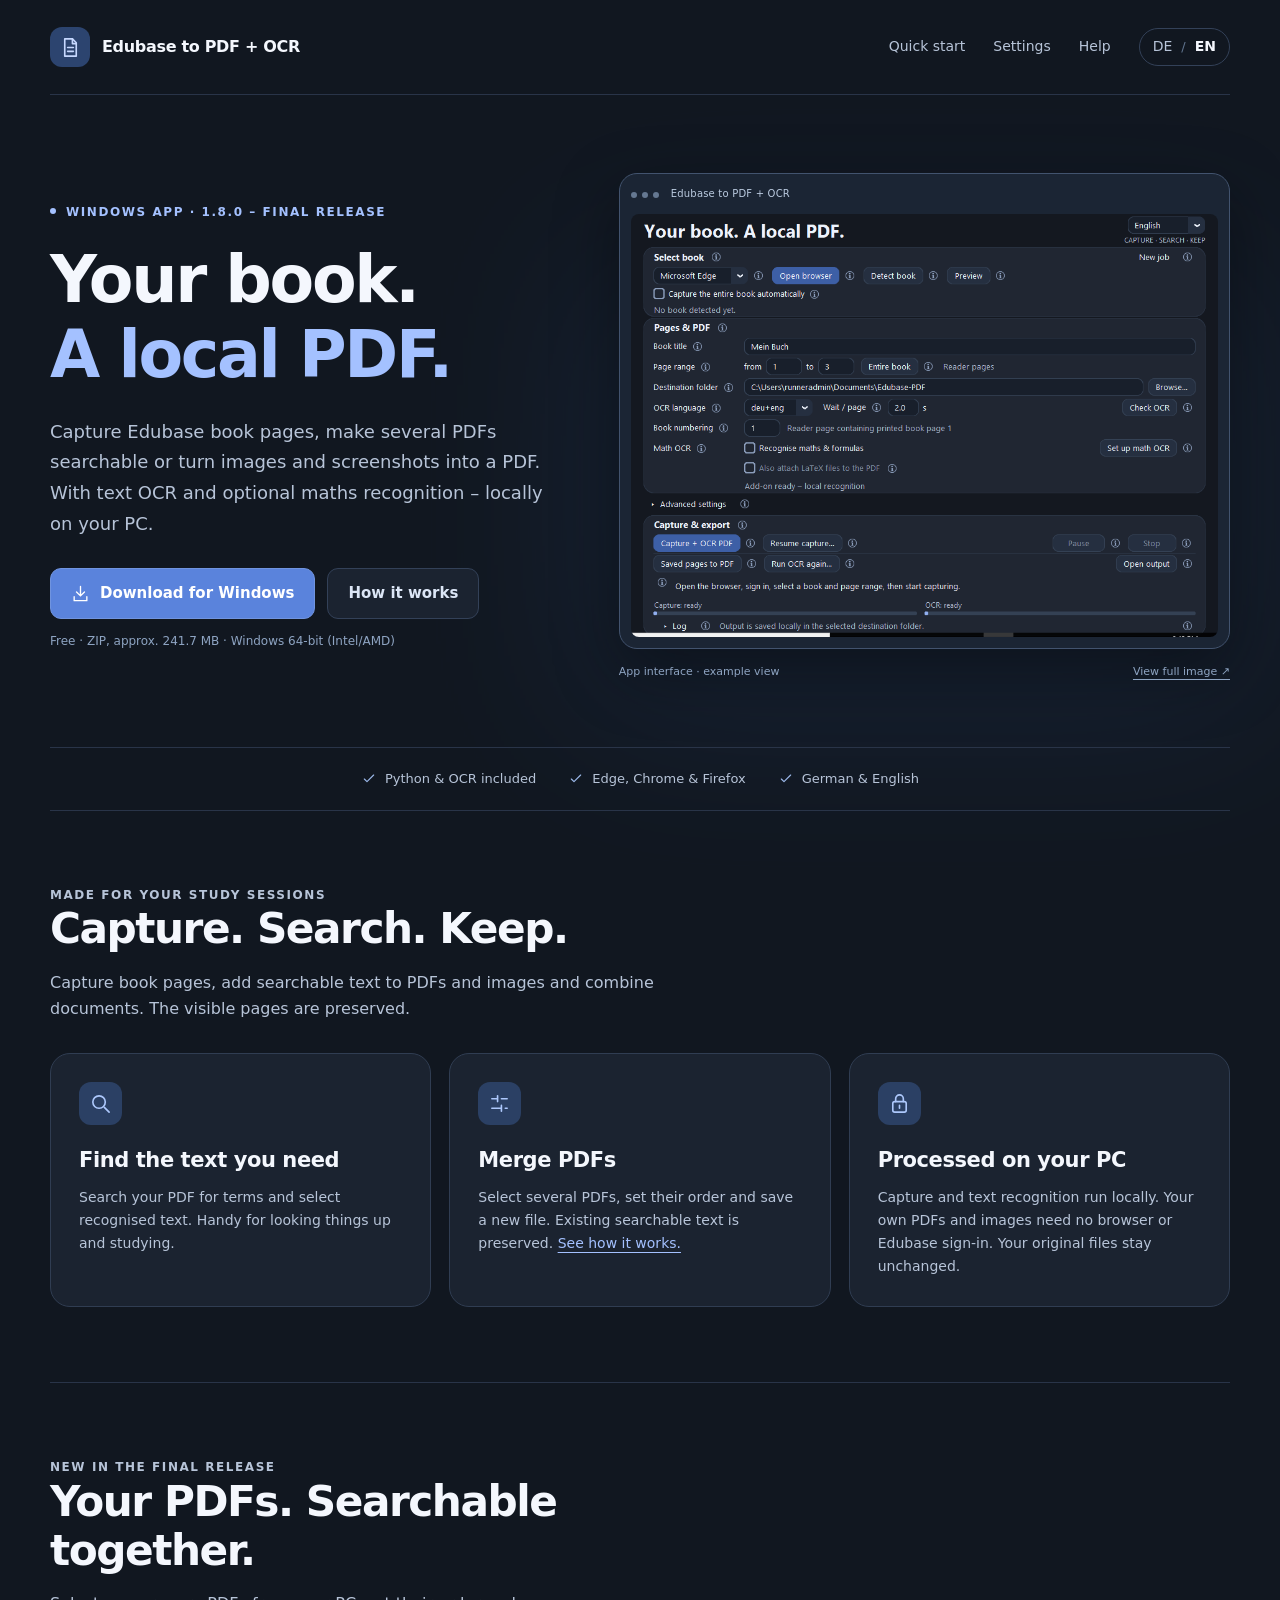
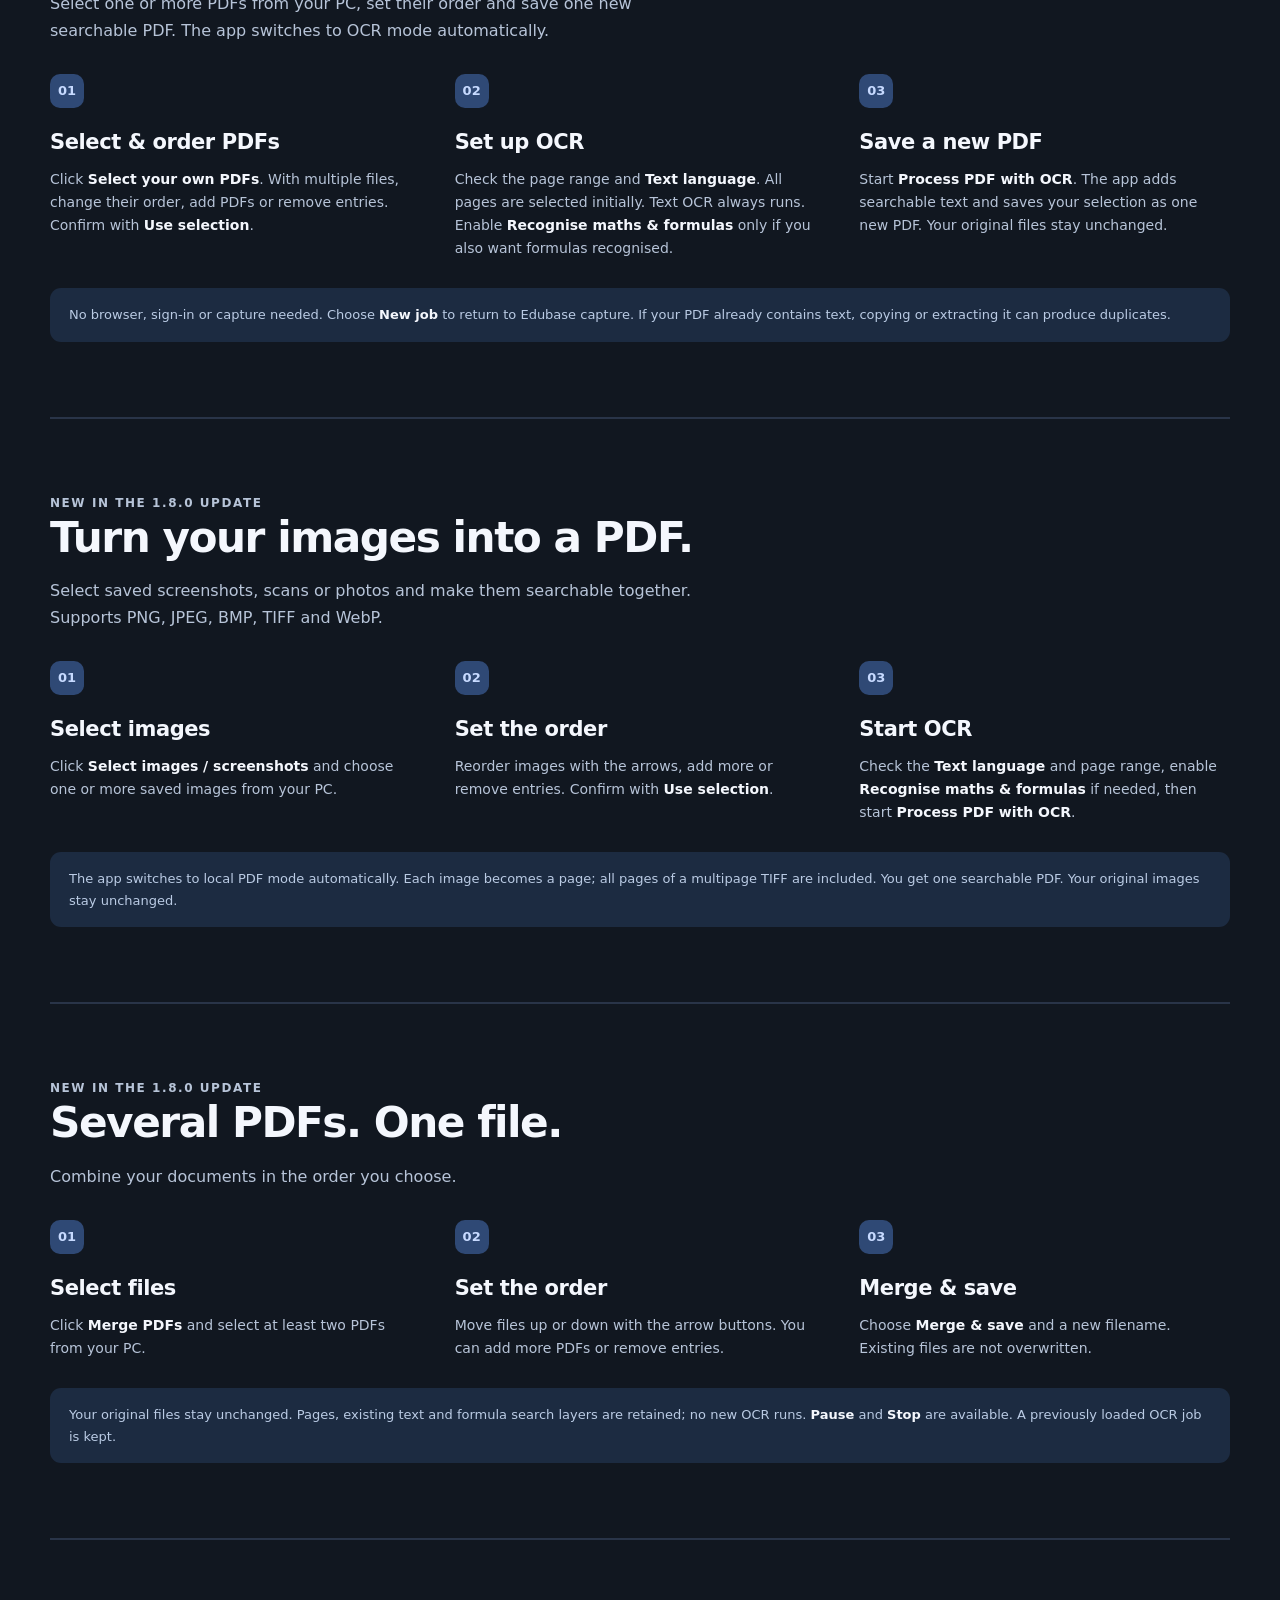
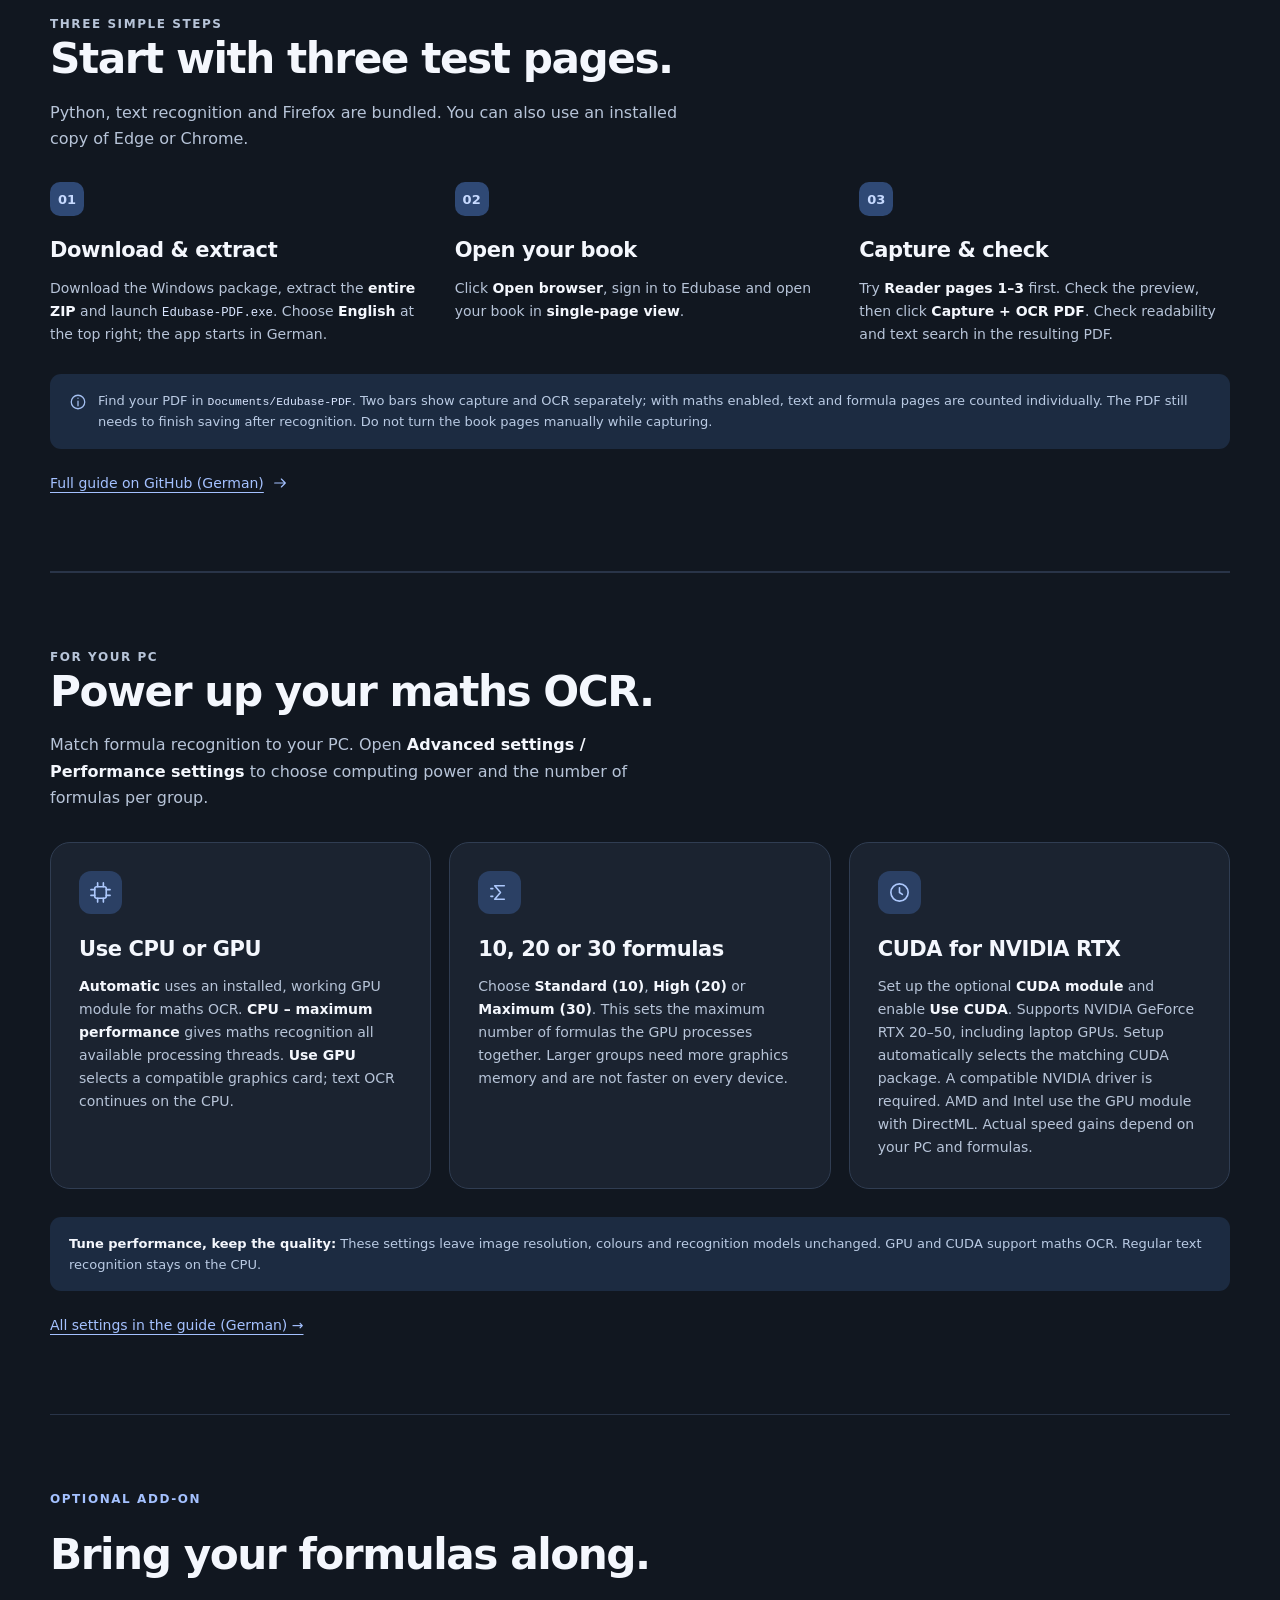
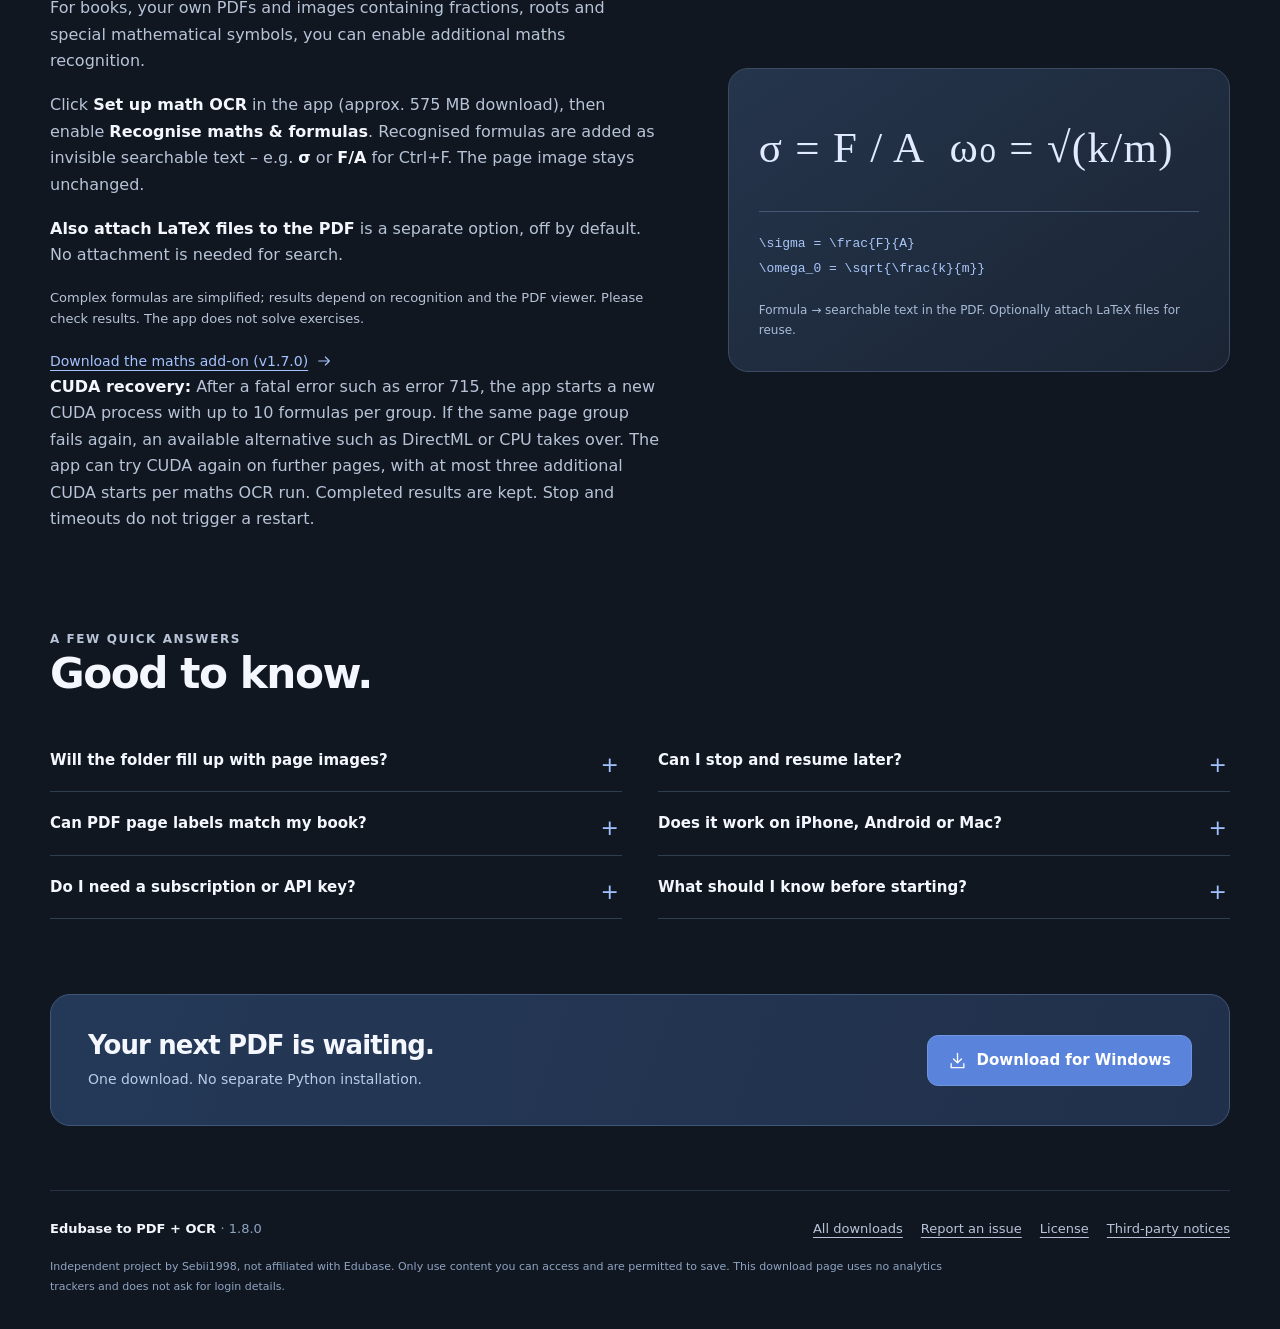
==== site/en/index.html @ 71e9633c "Document multiple PDF and image OCR in v1.8.0 Explain file selection, ordering, image-to-PDF convers" ====
<!doctype html>
<html lang="en">
<head>
  <meta charset="utf-8">
  <meta name="viewport" content="width=device-width,initial-scale=1">
  <meta name="theme-color" content="#111720">
  <title>Edubase to PDF + OCR – Download the Windows app</title>
  <meta name="description" content="Capture Edubase, make several PDFs or images searchable and merge PDFs. Free Windows app with text OCR and adjustable maths OCR for CPU, GPU and CUDA.">
  <link rel="canonical" href="https://sebii1998.github.io/edubase-to-pdf-ocr/en/">
  <link rel="alternate" hreflang="de" href="https://sebii1998.github.io/edubase-to-pdf-ocr/">
  <link rel="alternate" hreflang="en" href="https://sebii1998.github.io/edubase-to-pdf-ocr/en/">
  <link rel="alternate" hreflang="x-default" href="https://sebii1998.github.io/edubase-to-pdf-ocr/">
  <meta property="og:type" content="website">
  <meta property="og:site_name" content="Edubase to PDF + OCR">
  <meta property="og:title" content="Edubase to PDF + OCR – Download the Windows app">
  <meta property="og:description" content="Capture Edubase, make several PDFs or images searchable and merge PDFs. Free Windows app with text OCR and adjustable maths OCR for CPU, GPU and CUDA.">
  <meta property="og:url" content="https://sebii1998.github.io/edubase-to-pdf-ocr/en/">
  <meta property="og:locale" content="en_GB">
  <meta property="og:image" content="https://sebii1998.github.io/edubase-to-pdf-ocr/assets/app-en.png">
  <meta property="og:image:alt" content="English interface of Edubase to PDF + OCR showing book selection, page settings and PDF export">
  <meta name="twitter:card" content="summary_large_image">
  <link rel="icon" href="../assets/favicon.svg" type="image/svg+xml">
  <link rel="stylesheet" href="../assets/site.css">
  <script type="application/ld+json">{"@context":"https://schema.org","@type":"SoftwareApplication","name":"Edubase to PDF + OCR","url":"https://sebii1998.github.io/edubase-to-pdf-ocr/en/","description":"Capture Edubase, make several PDFs or images searchable and merge PDFs. Free Windows app with text OCR and adjustable maths OCR for CPU, GPU and CUDA.","softwareVersion":"1.8.0","operatingSystem":"Windows 64-bit (Intel/AMD)","applicationCategory":"UtilitiesApplication","isAccessibleForFree":true,"inLanguage":["de","en"],"offers":{"@type":"Offer","price":"0","priceCurrency":"CHF"},"downloadUrl":"https://github.com/Sebii1998/edubase-to-pdf-ocr/releases/download/v1.8.0/Edubase-PDF-Windows.zip","screenshot":"https://sebii1998.github.io/edubase-to-pdf-ocr/assets/app-en.png"}</script>
</head>
<body>
<a class="skip" href="#main">Skip to content</a>
<div class="container">
  <header class="header">
    <a class="brand" href="./"><span class="brand-mark"><svg width="23" height="23" viewBox="0 0 24 24" fill="none" stroke="currentColor" stroke-width="1.7" stroke-linecap="round" stroke-linejoin="round" aria-hidden="true"><path d="M6 3h8l4 4v14H6z"/><path d="M14 3v5h4M9 12h6M9 16h6"/></svg></span><span>Edubase to PDF <span style="white-space:nowrap">+ OCR</span></span></a>
    <nav class="nav" aria-label="Main navigation">
      <a class="nav-link" href="#start">Quick start</a>
      <a class="nav-link" href="#settings">Settings</a>
      <a class="nav-link" href="#help">Help</a>
      <div class="language" aria-label="Language"><a href="../" lang="de" hreflang="de" >DE</a><span class="divider" aria-hidden="true">/</span><a href="./" lang="en" hreflang="en" aria-current="page">EN</a></div>
    </nav>
  </header>
  <main id="main">
    <section class="hero" aria-labelledby="hero-title">
      <div class="hero-copy">
        <p class="eyebrow"><span class="dot" aria-hidden="true"></span>Windows app · 1.8.0 – Final release</p>
        <h1 id="hero-title">Your book.<br><span>A local PDF.</span></h1>
        <p class="intro">Capture Edubase book pages, make several PDFs searchable or turn images and screenshots into a PDF. With text OCR and optional maths recognition – locally on your PC.</p>
        <div class="actions"><a class="button" href="https://github.com/Sebii1998/edubase-to-pdf-ocr/releases/download/v1.8.0/Edubase-PDF-Windows.zip"><svg width="19" height="19" viewBox="0 0 24 24" fill="none" stroke="currentColor" stroke-width="1.7" stroke-linecap="round" stroke-linejoin="round" aria-hidden="true"><path d="M12 3v12m-5-5 5 5 5-5M4 16v5h16v-5"/></svg>Download for Windows</a><a class="button secondary" href="#start">How it works</a></div>
        <p class="download-note">Free · ZIP, approx. 241.7 MB · Windows 64-bit (Intel/AMD)</p>
      </div>
      <figure class="preview">
        <div class="preview-window"><div class="window-bar" aria-hidden="true"><span></span><span></span><span></span><small>Edubase to PDF + OCR</small></div><a href="../assets/app-en.png" aria-label="View full image"><img src="../assets/app-en.png" alt="English interface of Edubase to PDF + OCR showing book selection, page settings and PDF export" width="944" height="680" fetchpriority="high" decoding="async"></a></div>
        <figcaption><span>App interface · example view</span><a href="../assets/app-en.png">View full image ↗</a></figcaption>
      </figure>
    </section>
    <div class="compatibility"><span><svg width="16" height="16" viewBox="0 0 24 24" fill="none" stroke="currentColor" stroke-width="1.7" stroke-linecap="round" stroke-linejoin="round" aria-hidden="true"><path d="m5 12 4 4L19 6"/></svg>Python & OCR included</span><span><svg width="16" height="16" viewBox="0 0 24 24" fill="none" stroke="currentColor" stroke-width="1.7" stroke-linecap="round" stroke-linejoin="round" aria-hidden="true"><path d="m5 12 4 4L19 6"/></svg>Edge, Chrome & Firefox</span><span><svg width="16" height="16" viewBox="0 0 24 24" fill="none" stroke="currentColor" stroke-width="1.7" stroke-linecap="round" stroke-linejoin="round" aria-hidden="true"><path d="m5 12 4 4L19 6"/></svg>German & English</span></div>
    <section class="section" aria-labelledby="features-title">
      <div class="section-heading"><p class="eyebrow">Made for your study sessions</p><h2 id="features-title">Capture. Search. Keep.</h2><p>Capture book pages, add searchable text to PDFs and images and combine documents. The visible pages are preserved.</p></div>
      <div class="features"><article class="feature"><div class="icon"><svg width="23" height="23" viewBox="0 0 24 24" fill="none" stroke="currentColor" stroke-width="1.7" stroke-linecap="round" stroke-linejoin="round" aria-hidden="true"><circle cx="10.5" cy="10.5" r="6.5"/><path d="m16 16 5 5"/></svg></div><h3>Find the text you need</h3><p>Search your PDF for terms and select recognised text. Handy for looking things up and studying.</p></article><article class="feature"><div class="icon"><svg width="23" height="23" viewBox="0 0 24 24" fill="none" stroke="currentColor" stroke-width="1.7" stroke-linecap="round" stroke-linejoin="round" aria-hidden="true"><path d="M4 7h6m4 0h6M4 17h10m4 0h2M10 4v6m4 4v6"/></svg></div><h3>Merge PDFs</h3><p>Select several PDFs, set their order and save a new file. Existing searchable text is preserved. <a href="#merge-pdf">See how it works.</a></p></article><article class="feature"><div class="icon"><svg width="23" height="23" viewBox="0 0 24 24" fill="none" stroke="currentColor" stroke-width="1.7" stroke-linecap="round" stroke-linejoin="round" aria-hidden="true"><rect x="5" y="10" width="14" height="11" rx="2"/><path d="M8 10V7a4 4 0 0 1 8 0v3m-4 4v3"/></svg></div><h3>Processed on your PC</h3><p>Capture and text recognition run locally. Your own PDFs and images need no browser or Edubase sign-in. Your original files stay unchanged.</p></article></div>
    </section>
    <section class="section setup-section" id="local-pdf" aria-labelledby="pdf-title">
      <div class="section-heading"><p class="eyebrow">New in the final release</p><h2 id="pdf-title">Your PDFs. Searchable together.</h2><p>Select one or more PDFs from your PC, set their order and save one new searchable PDF. The app switches to OCR mode automatically.</p></div>
      <ol class="steps"><li><span class="step-number" aria-hidden="true">01</span><h3>Select &amp; order PDFs</h3><p>Click <strong>Select your own PDFs</strong>. With multiple files, change their order, add PDFs or remove entries. Confirm with <strong>Use selection</strong>.</p></li><li><span class="step-number" aria-hidden="true">02</span><h3>Set up OCR</h3><p>Check the page range and <strong>Text language</strong>. All pages are selected initially. Text OCR always runs. Enable <strong>Recognise maths &amp; formulas</strong> only if you also want formulas recognised.</p></li><li><span class="step-number" aria-hidden="true">03</span><h3>Save a new PDF</h3><p>Start <strong>Process PDF with OCR</strong>. The app adds searchable text and saves your selection as one new PDF. Your original files stay unchanged.</p></li></ol>
      <div class="hint"><p>No browser, sign-in or capture needed. Choose <strong>New job</strong> to return to Edubase capture. If your PDF already contains text, copying or extracting it can produce duplicates.</p></div>
    </section>
    <section class="section setup-section" id="images-pdf" aria-labelledby="images-title">
      <div class="section-heading"><p class="eyebrow">New in the 1.8.0 update</p><h2 id="images-title">Turn your images into a PDF.</h2><p>Select saved screenshots, scans or photos and make them searchable together. Supports PNG, JPEG, BMP, TIFF and WebP.</p></div>
      <ol class="steps"><li><span class="step-number" aria-hidden="true">01</span><h3>Select images</h3><p>Click <strong>Select images / screenshots</strong> and choose one or more saved images from your PC.</p></li><li><span class="step-number" aria-hidden="true">02</span><h3>Set the order</h3><p>Reorder images with the arrows, add more or remove entries. Confirm with <strong>Use selection</strong>.</p></li><li><span class="step-number" aria-hidden="true">03</span><h3>Start OCR</h3><p>Check the <strong>Text language</strong> and page range, enable <strong>Recognise maths &amp; formulas</strong> if needed, then start <strong>Process PDF with OCR</strong>.</p></li></ol>
      <div class="hint"><p>The app switches to local PDF mode automatically. Each image becomes a page; all pages of a multipage TIFF are included. You get one searchable PDF. Your original images stay unchanged.</p></div>
    </section>
    <section class="section setup-section" id="merge-pdf" aria-labelledby="merge-title">
      <div class="section-heading"><p class="eyebrow">New in the 1.8.0 update</p><h2 id="merge-title">Several PDFs. One file.</h2><p>Combine your documents in the order you choose.</p></div>
      <ol class="steps"><li><span class="step-number" aria-hidden="true">01</span><h3>Select files</h3><p>Click <strong>Merge PDFs</strong> and select at least two PDFs from your PC.</p></li><li><span class="step-number" aria-hidden="true">02</span><h3>Set the order</h3><p>Move files up or down with the arrow buttons. You can add more PDFs or remove entries.</p></li><li><span class="step-number" aria-hidden="true">03</span><h3>Merge &amp; save</h3><p>Choose <strong>Merge &amp; save</strong> and a new filename. Existing files are not overwritten.</p></li></ol>
      <div class="hint"><p>Your original files stay unchanged. Pages, existing text and formula search layers are retained; no new OCR runs. <strong>Pause</strong> and <strong>Stop</strong> are available. A previously loaded OCR job is kept.</p></div>
    </section>
    <section class="section setup-section" id="start" aria-labelledby="setup-title">
      <div class="section-heading"><p class="eyebrow">Three simple steps</p><h2 id="setup-title">Start with three test pages.</h2><p>Python, text recognition and Firefox are bundled. You can also use an installed copy of Edge or Chrome.</p></div>
      <ol class="steps"><li><span class="step-number" aria-hidden="true">01</span><h3>Download & extract</h3><p>Download the Windows package, extract the <strong>entire ZIP</strong> and launch <code>Edubase-PDF.exe</code>. Choose <strong>English</strong> at the top right; the app starts in German.</p></li><li><span class="step-number" aria-hidden="true">02</span><h3>Open your book</h3><p>Click <strong>Open browser</strong>, sign in to Edubase and open your book in <strong>single-page view</strong>.</p></li><li><span class="step-number" aria-hidden="true">03</span><h3>Capture & check</h3><p>Try <strong>Reader pages 1–3</strong> first. Check the preview, then click <strong>Capture + OCR PDF</strong>. Check readability and text search in the resulting PDF.</p></li></ol>
      <div class="hint"><svg width="18" height="18" viewBox="0 0 24 24" fill="none" stroke="currentColor" stroke-width="1.7" stroke-linecap="round" stroke-linejoin="round" aria-hidden="true"><circle cx="12" cy="12" r="9"/><path d="M12 11v6m0-10v.01"/></svg><p>Find your PDF in <code>Documents/Edubase-PDF</code>. Two bars show capture and OCR separately; with maths enabled, text and formula pages are counted individually. The PDF still needs to finish saving after recognition. Do not turn the book pages manually while capturing.</p></div>
      <a class="guide-link" href="https://github.com/Sebii1998/edubase-to-pdf-ocr/blob/main/docs/ANLEITUNG.md">Full guide on GitHub (German)<svg width="16" height="16" viewBox="0 0 24 24" fill="none" stroke="currentColor" stroke-width="1.7" stroke-linecap="round" stroke-linejoin="round" aria-hidden="true"><path d="M4 12h16m-6-6 6 6-6 6"/></svg></a>
    </section>
    <section class="section setup-section" id="settings" aria-labelledby="settings-title">
      <div class="section-heading"><p class="eyebrow">For your PC</p><h2 id="settings-title">Power up your maths OCR.</h2><p>Match formula recognition to your PC. Open <strong>Advanced settings / Performance settings</strong> to choose computing power and the number of formulas per group.</p></div>
      <div class="features"><article class="feature"><div class="icon"><svg width="23" height="23" viewBox="0 0 24 24" fill="none" stroke="currentColor" stroke-width="1.7" stroke-linecap="round" stroke-linejoin="round" aria-hidden="true"><rect x="6" y="6" width="12" height="12" rx="2"/><path d="M9 2v4m6-4v4M9 18v4m6-4v4M2 9h4m-4 6h4m12-6h4m-4 6h4"/></svg></div><h3>Use CPU or GPU</h3><p><strong>Automatic</strong> uses an installed, working GPU module for maths OCR. <strong>CPU – maximum performance</strong> gives maths recognition all available processing threads. <strong>Use GPU</strong> selects a compatible graphics card; text OCR continues on the CPU.</p></article><article class="feature"><div class="icon"><svg width="23" height="23" viewBox="0 0 24 24" fill="none" stroke="currentColor" stroke-width="1.7" stroke-linecap="round" stroke-linejoin="round" aria-hidden="true"><path d="M17 5H7l6 7-6 7h10M3 8h2m-2 8h2"/></svg></div><h3>10, 20 or 30 formulas</h3><p>Choose <strong>Standard (10)</strong>, <strong>High (20)</strong> or <strong>Maximum (30)</strong>. This sets the maximum number of formulas the GPU processes together. Larger groups need more graphics memory and are not faster on every device.</p></article><article class="feature"><div class="icon"><svg width="23" height="23" viewBox="0 0 24 24" fill="none" stroke="currentColor" stroke-width="1.7" stroke-linecap="round" stroke-linejoin="round" aria-hidden="true"><circle cx="12" cy="12" r="9"/><path d="M12 7v5l3 2"/></svg></div><h3>CUDA for NVIDIA RTX</h3><p>Set up the optional <strong>CUDA module</strong> and enable <strong>Use CUDA</strong>. Supports NVIDIA GeForce RTX 20–50, including laptop GPUs. Setup automatically selects the matching CUDA package. A compatible NVIDIA driver is required. AMD and Intel use the GPU module with DirectML. Actual speed gains depend on your PC and formulas.</p></article></div>
      <div class="hint"><p><strong>Tune performance, keep the quality:</strong> These settings leave image resolution, colours and recognition models unchanged. GPU and CUDA support maths OCR. Regular text recognition stays on the CPU.</p></div>
      <a class="guide-link" href="https://github.com/Sebii1998/edubase-to-pdf-ocr/blob/main/docs/ANLEITUNG.md">All settings in the guide (German) →</a>
    </section>
    <section class="section math-section" aria-labelledby="math-title">
      <div class="math-copy"><p class="eyebrow">Optional add-on</p><h2 id="math-title">Bring your formulas along.</h2><p>For books, your own PDFs and images containing fractions, roots and special mathematical symbols, you can enable additional maths recognition.</p><p>Click <strong>Set up math OCR</strong> in the app (approx. 575 MB download), then enable <strong>Recognise maths & formulas</strong>. Recognised formulas are added as invisible searchable text – e.g. <strong>σ</strong> or <strong>F/A</strong> for Ctrl+F. The page image stays unchanged.</p><p><strong>Also attach LaTeX files to the PDF</strong> is a separate option, off by default. No attachment is needed for search.</p><p style="font-size:13px">Complex formulas are simplified; results depend on recognition and the PDF viewer. Please check results. The app does not solve exercises.</p><a class="guide-link" style="margin-top:0" href="https://github.com/Sebii1998/edubase-to-pdf-ocr/releases/download/v1.7.0/Edubase-Mathe-OCR-Windows.zip">Download the maths add-on (v1.7.0)<svg width="16" height="16" viewBox="0 0 24 24" fill="none" stroke="currentColor" stroke-width="1.7" stroke-linecap="round" stroke-linejoin="round" aria-hidden="true"><path d="M4 12h16m-6-6 6 6-6 6"/></svg></a><p><strong>CUDA recovery:</strong> After a fatal error such as error 715, the app starts a new CUDA process with up to 10 formulas per group. If the same page group fails again, an available alternative such as DirectML or CPU takes over. The app can try CUDA again on further pages, with at most three additional CUDA starts per maths OCR run. Completed results are kept. Stop and timeouts do not trigger a restart.</p></div>
      <div class="math-card"><div class="formula" aria-label="Sigma equals F over A; omega zero equals square root of k over m"><span>σ = F / A</span><span>ω₀ = √(k/m)</span></div><code>\sigma = \frac{F}{A}<br>\omega_0 = \sqrt{\frac{k}{m}}</code><p class="caption">Formula → searchable text in the PDF. Optionally attach LaTeX files for reuse.</p></div>
    </section>
    <section class="section faq-section" id="help" aria-labelledby="faq-title">
      <div class="section-heading"><p class="eyebrow">A few quick answers</p><h2 id="faq-title">Good to know.</h2></div>
      <div class="faq-grid"><details class="faq-item"><summary>Will the folder fill up with page images?</summary><p>By default, only the PDF remains after a successful export. Working images and temporary files are deleted, including after a partial export. Stopping or encountering an error preserves them.</p></details><details class="faq-item"><summary>Can I stop and resume later?</summary><p>Yes. Choose <strong>Stop → Saved pages to PDF</strong> to export pages already captured. To continue later, enable <strong>Advanced settings / Performance settings → Keep working images</strong> <strong>before exporting</strong>.</p></details><details class="faq-item"><summary>Can PDF page labels match my book?</summary><p>Yes. Enter the Reader page where printed book page 1 starts in the page-numbering setting. For example, enter 37 if there are 36 Reader pages before book page 1. PDF viewers vary in how they display page labels.</p></details><details class="faq-item"><summary>Does it work on iPhone, Android or Mac?</summary><p>The app is for <strong>64-bit Windows on Intel or AMD processors</strong>. There is currently no mobile app or Mac version. You can open this website on any device.</p></details><details class="faq-item"><summary>Do I need a subscription or API key?</summary><p>The app does not require a subscription or API key. Edubase capture requires your own access to the book. Your own PDFs and images need no Edubase account. Downloads and Edubase access require an internet connection; OCR processing runs on your PC.</p></details><details class="faq-item"><summary>What should I know before starting?</summary><p>Extract the entire package before launching the EXE. The Windows app is not digitally signed. Download it from the official project release and use its <code>SHA256SUMS.txt</code> if you want to verify the files. Start with a few test pages; OCR can misread characters.</p></details></div>
    </section>
    <section class="final-cta" aria-labelledby="cta-title"><div><h2 id="cta-title">Your next PDF is waiting.</h2><p>One download. No separate Python installation.</p></div><a class="button" href="https://github.com/Sebii1998/edubase-to-pdf-ocr/releases/download/v1.8.0/Edubase-PDF-Windows.zip"><svg width="19" height="19" viewBox="0 0 24 24" fill="none" stroke="currentColor" stroke-width="1.7" stroke-linecap="round" stroke-linejoin="round" aria-hidden="true"><path d="M12 3v12m-5-5 5 5 5-5M4 16v5h16v-5"/></svg>Download for Windows</a></section>
  </main>
  <footer class="footer"><div class="footer-top"><p>Edubase to PDF + OCR <span style="font-weight:400;color:var(--subtle)">· 1.8.0</span></p><nav class="footer-links" aria-label="More links"><a href="https://github.com/Sebii1998/edubase-to-pdf-ocr/releases/tag/v1.8.0">All downloads</a><a href="https://github.com/Sebii1998/edubase-to-pdf-ocr/issues">Report an issue</a><a href="https://github.com/Sebii1998/edubase-to-pdf-ocr/blob/main/LICENSE">License</a><a href="https://github.com/Sebii1998/edubase-to-pdf-ocr/blob/main/THIRD_PARTY_NOTICES.md">Third-party notices</a></nav></div><p class="legal">Independent project by Sebii1998, not affiliated with Edubase. Only use content you can access and are permitted to save. This download page uses no analytics trackers and does not ask for login details.</p></footer>
</div>
</body>
</html>
---- site/assets/site.css ----
@charset "UTF-8";
:root{color-scheme:dark;--bg:#111720;--surface:#1b2330;--surface-raised:#222d3e;--border:#334158;--text:#f4f7fd;--muted:#b7c4d8;--subtle:#8ea4c2;--blue:#5a83dc;--blue-light:#a4c1ff;--radius:20px;font-family:Inter,"Segoe UI",system-ui,-apple-system,BlinkMacSystemFont,sans-serif;font-synthesis:none}
*{box-sizing:border-box}html{scroll-behavior:smooth;scroll-padding-top:30px}body{margin:0;background:var(--bg);color:var(--text);font-size:16px;line-height:1.65}a{color:var(--blue-light);text-underline-offset:4px}a:hover{color:#d1e0ff}button,a,summary{-webkit-tap-highlight-color:transparent}a:focus-visible,summary:focus-visible{outline:3px solid var(--blue-light);outline-offset:5px;border-radius:5px}img{max-width:100%;height:auto;display:block}svg{flex-shrink:0}h1,h2,h3,p{margin-top:0}h1,h2,h3{line-height:1.15;letter-spacing:-.035em}h1{font-size:clamp(42px,5.25vw,70px);font-weight:750;margin-bottom:24px}h1 span{color:var(--blue-light)}h2{font-size:clamp(30px,3.3vw,44px);font-weight:720;margin-bottom:16px}h3{font-size:21px;margin-bottom:14px;letter-spacing:-.02em}p{margin-bottom:18px}code{font: .88em ui-monospace,SFMono-Regular,Consolas,monospace;overflow-wrap:anywhere;color:#dae6ff}strong{font-weight:650;color:var(--text)}.container{width:min(1180px,calc(100% - 64px));margin:auto}.skip{position:absolute;left:16px;top:-80px;padding:12px 20px;background:var(--surface);z-index:20}.skip:focus{top:12px}.header{display:flex;align-items:center;justify-content:space-between;gap:24px;padding:27px 0;border-bottom:1px solid #293448}.brand{display:flex;align-items:center;gap:12px;color:var(--text);text-decoration:none;font-size:16px;line-height:1.25;font-weight:750;letter-spacing:-.02em}.brand-mark{width:40px;height:40px;display:grid;place-items:center;border-radius:12px;background:#2c446f;color:#c6d8ff}.nav{display:flex;gap:28px;align-items:center}.nav a{color:var(--muted);font-size:14px;text-decoration:none}.nav a:hover{color:var(--text)}.language{display:flex;align-items:center;gap:9px;padding:6px 13px;border:1px solid var(--border);border-radius:999px;font-size:13px}.language [aria-current]{color:var(--text);font-weight:700}.language .divider{color:#60748e}.hero{display:grid;grid-template-columns:.96fr 1.14fr;align-items:center;gap:54px;padding:78px 0 66px}.eyebrow{font-size:12px;font-weight:750;letter-spacing:.13em;text-transform:uppercase;color:var(--blue-light);margin-bottom:21px}.eyebrow .dot{display:inline-block;width:6px;height:6px;background:var(--blue-light);border-radius:50%;margin:0 10px 2px 0}.hero-copy .intro{font-size:18px;line-height:1.7;color:var(--muted);max-width:510px;margin-bottom:29px}.actions{display:flex;flex-wrap:wrap;align-items:center;gap:12px}.button{display:inline-flex;align-items:center;justify-content:center;gap:10px;padding:14px 20px;border-radius:11px;background:var(--blue);color:#fff;text-decoration:none;font-size:15px;line-height:1.4;font-weight:700;border:1px solid #7094df;transition:background .15s ease,transform .15s ease}.button:hover{background:#6c92e0;color:#fff;transform:translateY(-1px)}.button.secondary{border-color:var(--border);background:var(--surface);color:#dce6f6;font-weight:550}.button.secondary:hover{background:var(--surface-raised)}.download-note{font-size:12px;color:var(--subtle);margin:12px 0 0;line-height:1.7}.preview{margin:0;min-width:0;position:relative}.preview::before{content:"";position:absolute;inset:16% -5% -8% -7%;background:#335993;filter:blur(90px);opacity:.17;z-index:-1}.preview-window{padding:11px;border:1px solid #42536e;border-radius:18px;background:#1b2534;box-shadow:0 22px 64px #0006;overflow:hidden}.window-bar{display:flex;align-items:center;gap:5px;height:25px;margin:-3px 0 7px}.window-bar span{width:6px;height:6px;border-radius:50%;background:#657891}.window-bar small{font-size:10px;color:#bbcbe0;margin-left:7px;letter-spacing:.02em}.preview img{border-radius:8px;width:100%;background:var(--bg)}.preview figcaption{display:flex;justify-content:space-between;gap:12px;font-size:11px;margin-top:14px;color:var(--subtle)}.preview figcaption a{color:var(--subtle)}.compatibility{display:flex;justify-content:center;align-items:center;gap:12px 32px;flex-wrap:wrap;border-top:1px solid #293448;border-bottom:1px solid #293448;padding:20px 0;color:var(--muted);font-size:13px}.compatibility span{display:flex;align-items:center;gap:8px}.compatibility svg{color:#9cb9ea}.section{padding:75px 0}.section-heading{margin-bottom:30px;max-width:650px}.section-heading p{color:var(--muted);margin-bottom:0}.features{display:grid;grid-template-columns:repeat(3,minmax(0,1fr));gap:18px}.feature{padding:28px;background:var(--surface);border:1px solid #303d52;border-radius:var(--radius)}.icon{display:flex;width:43px;height:43px;align-items:center;justify-content:center;border-radius:12px;background:#2b4064;color:#adc8fc;margin-bottom:23px}.feature p{color:var(--muted);font-size:14px;margin-bottom:0}.setup-section{border-top:1px solid #293448;border-bottom:1px solid #293448}.steps{display:grid;grid-template-columns:repeat(3,minmax(0,1fr));gap:34px;counter-reset:steps;padding:0;list-style:none}.steps li{counter-increment:steps}.step-number{display:flex;width:34px;height:34px;align-items:center;justify-content:center;font-size:13px;font-weight:750;background:#2f4975;color:#c7daff;border-radius:10px;margin-bottom:22px}.steps p{font-size:14px;color:var(--muted);margin-bottom:0}.hint{display:flex;align-items:flex-start;gap:11px;margin-top:28px;padding:16px 19px;border-radius:11px;background:#1c2b41;color:#bacbe4;font-size:13px}.hint svg{margin-top:3px;color:#a5c0f1}.hint p{margin:0}.guide-link{font-size:14px;display:inline-flex;gap:8px;align-items:center;margin-top:23px}.math-section{display:grid;grid-template-columns:1.1fr .9fr;gap:64px;align-items:center}.math-copy p{color:var(--muted)}.math-copy .eyebrow{color:var(--blue-light)}.math-card{padding:30px;border:1px solid #3a4b63;border-radius:var(--radius);background:linear-gradient(145deg,#25354c,#1a2433)}.math-card .formula{display:flex;flex-wrap:wrap;gap:14px 24px;font-family:Georgia,"Times New Roman",serif;font-size:clamp(31px,3.5vw,43px);letter-spacing:.03em;color:#e1ebff;padding:14px 0 27px;border-bottom:1px solid #455772}.math-card .formula span{white-space:nowrap}.math-card code{display:block;white-space:pre-wrap;font-size:13px;line-height:1.9;color:#a9c6f8;margin:20px 0}.math-card .caption{font-size:12px;color:#a8bbd6;margin-bottom:0}.faq-section{padding-top:5px}.faq-grid{display:grid;grid-template-columns:1fr 1fr;gap:0 36px}.faq-item{border-bottom:1px solid #303d52;padding:20px 0;align-self:start}.faq-item summary{position:relative;cursor:pointer;list-style:none;padding-right:27px;font-weight:650;font-size:15px;line-height:1.5}.faq-item summary::-webkit-details-marker{display:none}.faq-item summary::after{content:"+";position:absolute;right:3px;top:-1px;color:var(--blue-light);font-weight:400;font-size:22px}.faq-item[open] summary::after{content:"−"}.faq-item p{color:var(--muted);font-size:14px;line-height:1.75;margin:16px 0 2px}.final-cta{display:flex;align-items:center;justify-content:space-between;gap:28px;padding:34px 37px;margin:0 0 64px;border:1px solid #41577a;border-radius:var(--radius);background:linear-gradient(110deg,#243958,#21304a)}.final-cta h2{font-size:26px;line-height:1.3;margin-bottom:5px}.final-cta p{font-size:14px;color:#bacce6;margin:0}.footer{border-top:1px solid #293448;padding:27px 0 32px}.footer-top{display:flex;align-items:center;justify-content:space-between;gap:20px;font-size:13px}.footer-top p{margin:0;font-weight:650}.footer-links{display:flex;flex-wrap:wrap;gap:18px}.footer-links a{color:var(--muted)}.legal{font-size:11px;line-height:1.8;color:var(--subtle);margin:18px 0 0;max-width:900px}
@media(min-width:1250px){.hero h1{font-size:65px}}
@media(max-width:1000px){.hero{gap:28px;padding:62px 0 52px}.hero-copy .intro{font-size:16px}h1{font-size:49px}.feature{padding:23px}.math-section{gap:36px}.compatibility{gap:12px 24px}.nav{gap:20px}}
@media(max-width:760px){.preview::before{inset:16% 0 -8% 0}.container{width:min(580px,calc(100% - 40px))}.header{padding:20px 0}.brand{font-size:14px}.brand-mark{width:34px;height:34px;border-radius:10px}.nav>.nav-link{display:none}.nav{gap:0}.hero{grid-template-columns:1fr;gap:35px;padding:48px 0 36px}.hero h1{font-size:clamp(43px,10.5vw,62px);max-width:560px;margin-bottom:22px}.hero-copy .intro{font-size:17px;max-width:530px}.hero .eyebrow{margin-bottom:18px}.preview figcaption{font-size:10px}.compatibility{justify-content:flex-start;gap:10px 22px;padding:19px 0;font-size:12px}.section{padding:49px 0}.features,.steps,.math-section,.faq-grid{grid-template-columns:1fr}.features{gap:14px}.feature{position:relative;padding:24px 24px 24px 88px;min-height:138px}.feature .icon{position:absolute;left:23px;top:23px;width:42px;height:42px}.feature h3{font-size:20px;margin-bottom:9px}.feature p{font-size:14px}.steps{gap:26px;margin-bottom:0}.steps li{position:relative;padding-left:54px}.step-number{position:absolute;left:0;top:0}.steps h3{font-size:20px;margin-bottom:10px}.steps p{font-size:14px}.section-heading{margin-bottom:26px}.math-section{gap:24px}.math-copy h2{max-width:430px}.math-card{padding:26px}.math-card .formula{padding:4px 0 20px;font-size:36px}.math-card code{margin:15px 0}.faq-section{padding-top:0}.faq-item{padding:18px 0}.final-cta{align-items:flex-start;flex-direction:column;padding:27px;margin-bottom:45px;gap:21px}.final-cta h2{font-size:25px}.footer-top{align-items:flex-start;flex-direction:column;gap:13px}.footer-links{gap:10px 17px}.legal{font-size:11px}}
@media(max-width:390px){.container{width:calc(100% - 30px)}.brand{gap:8px;font-size:12px}.brand-mark{width:30px;height:30px}.language{padding:5px 10px}.button{font-size:14px;padding:13px 16px}.hero h1{font-size:42px}.feature{padding-left:77px}.feature .icon{left:18px}.preview figcaption{flex-direction:column;gap:1px}.compatibility{font-size:11px;gap:10px 15px}}
@media(prefers-reduced-motion:reduce){html{scroll-behavior:auto}.button{transition:none}.button:hover{transform:none}}
@media print{body{background:#fff;color:#111}.nav,.actions,.final-cta,.preview{display:none}.container{width:100%}.hero,.features,.steps,.math-section,.faq-grid{display:block}.section,.hero{padding:20px 0}.feature,.math-card,.hint{break-inside:avoid;background:none;border:1px solid #bbb;color:#111}.feature p,.intro,.steps p,.math-copy p,.faq-item p,.legal{color:#333!important}details:not([open])>*{display:block}a{color:#111}.footer{margin-top:30px}}
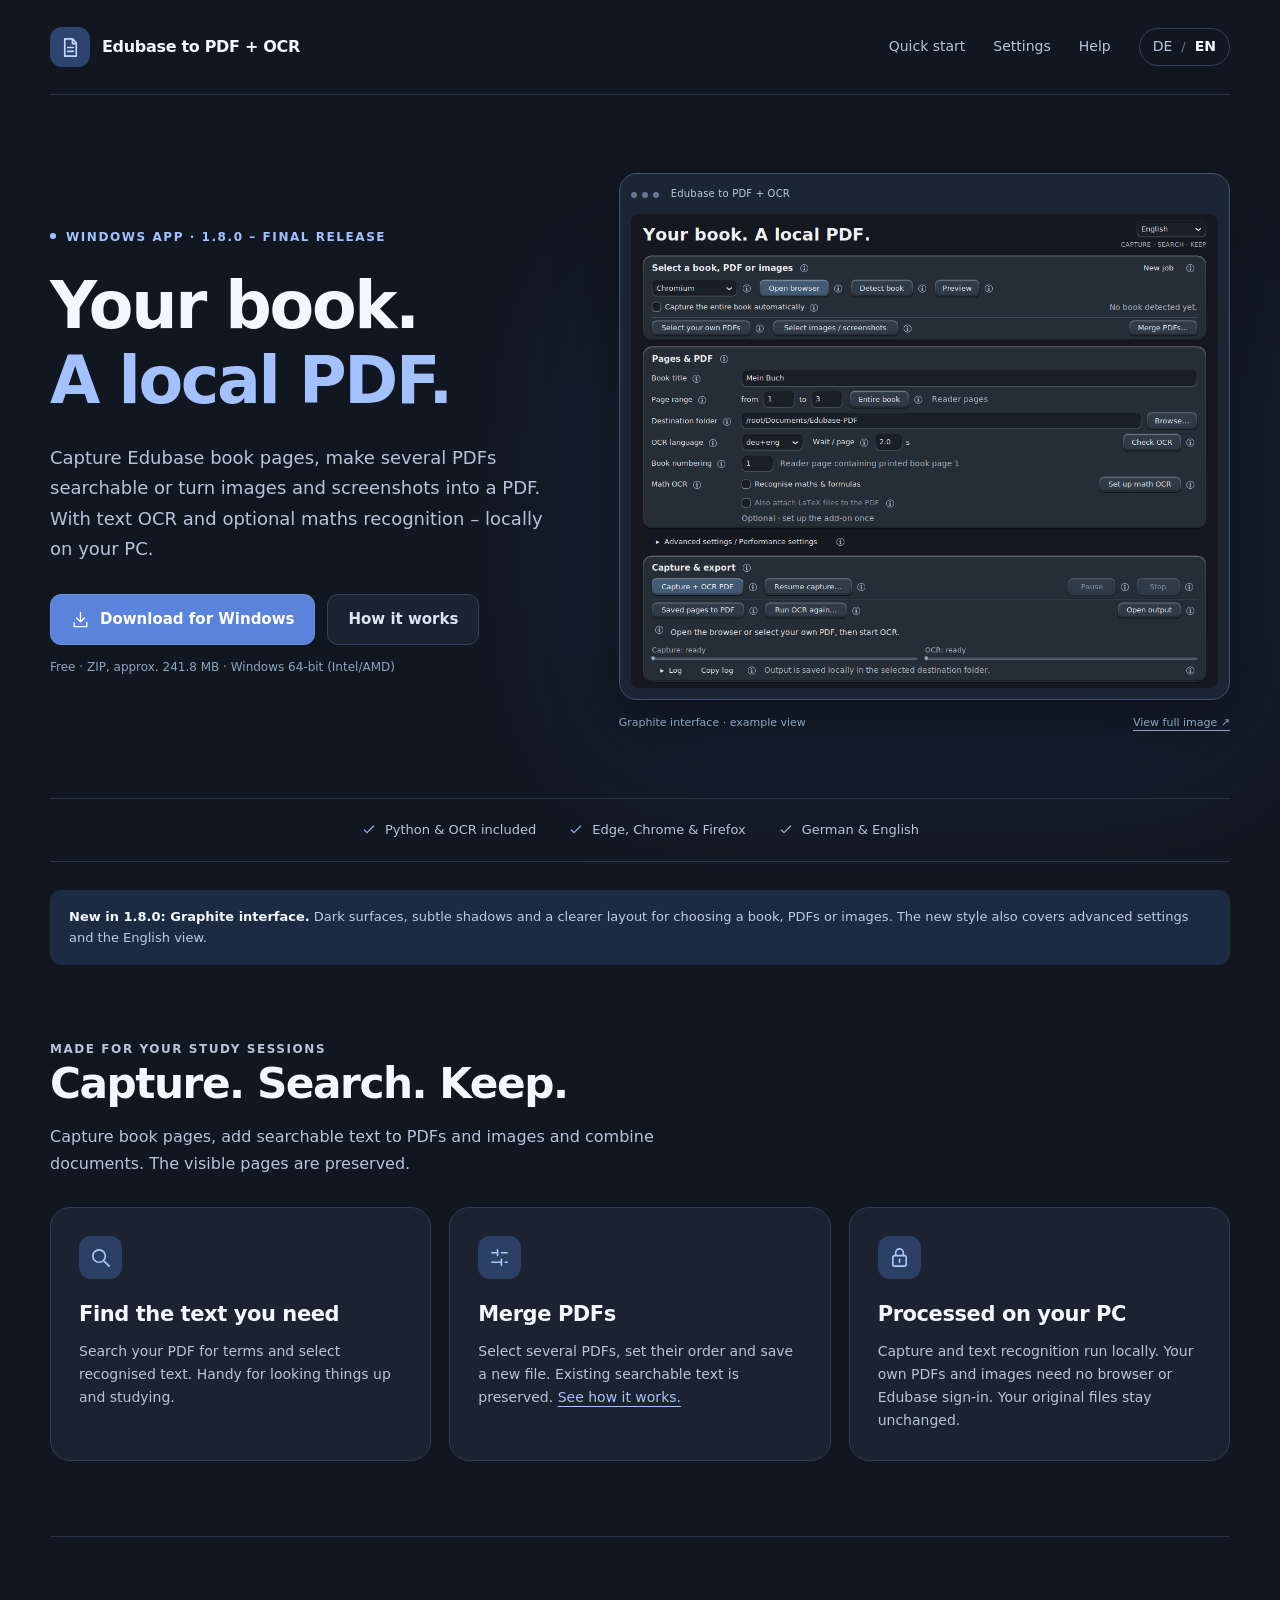
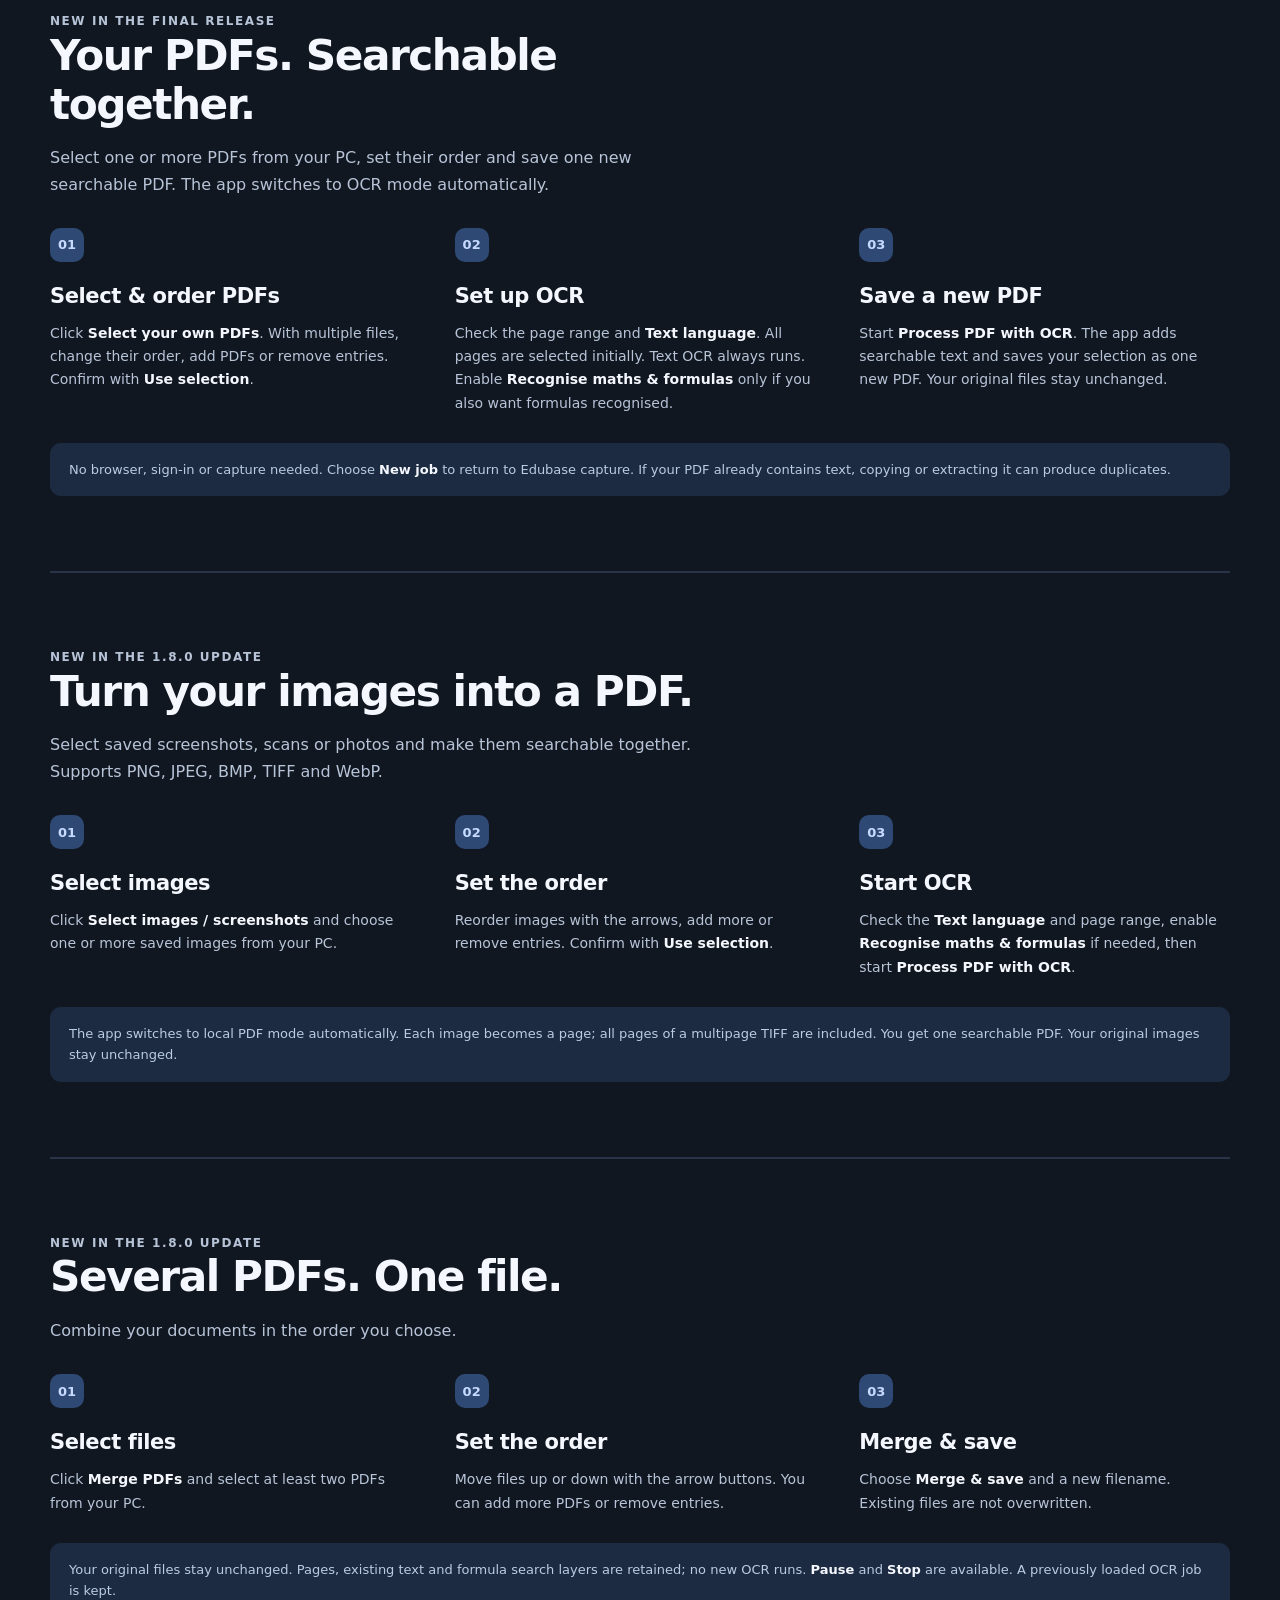
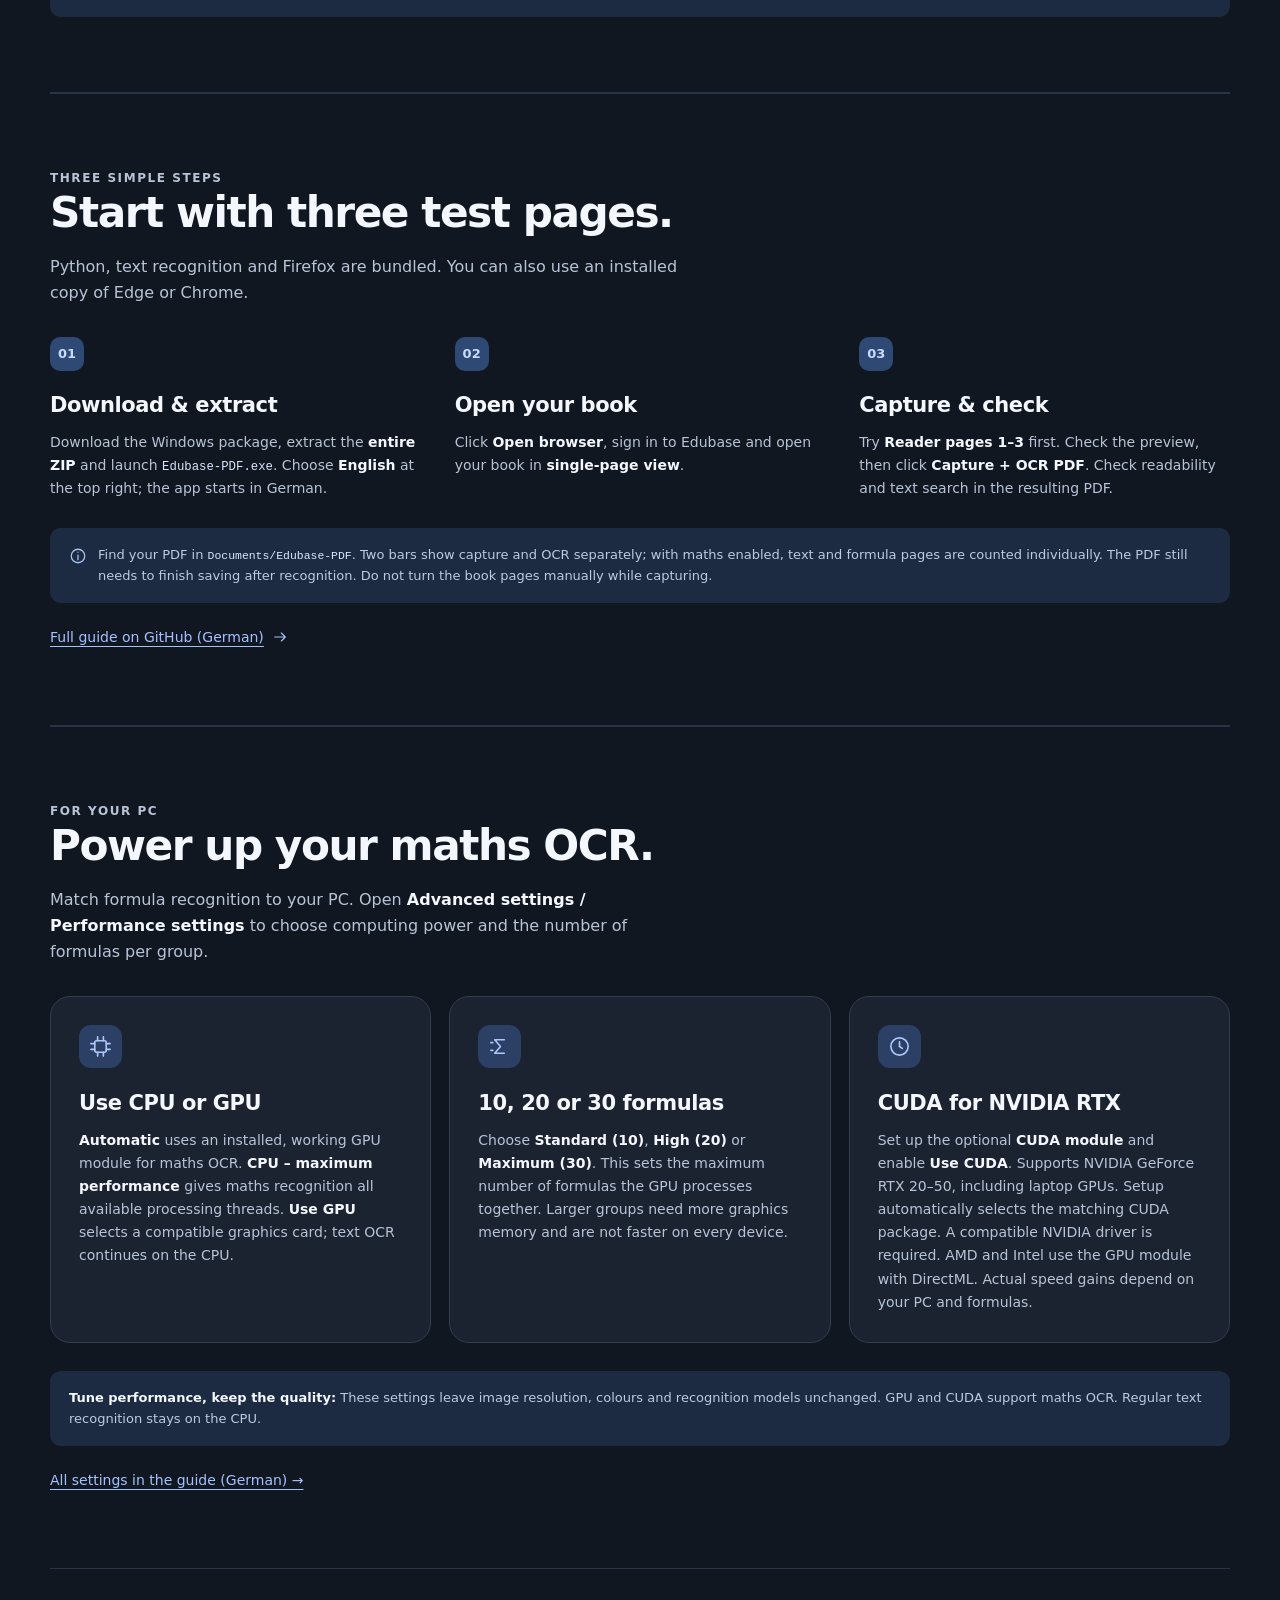
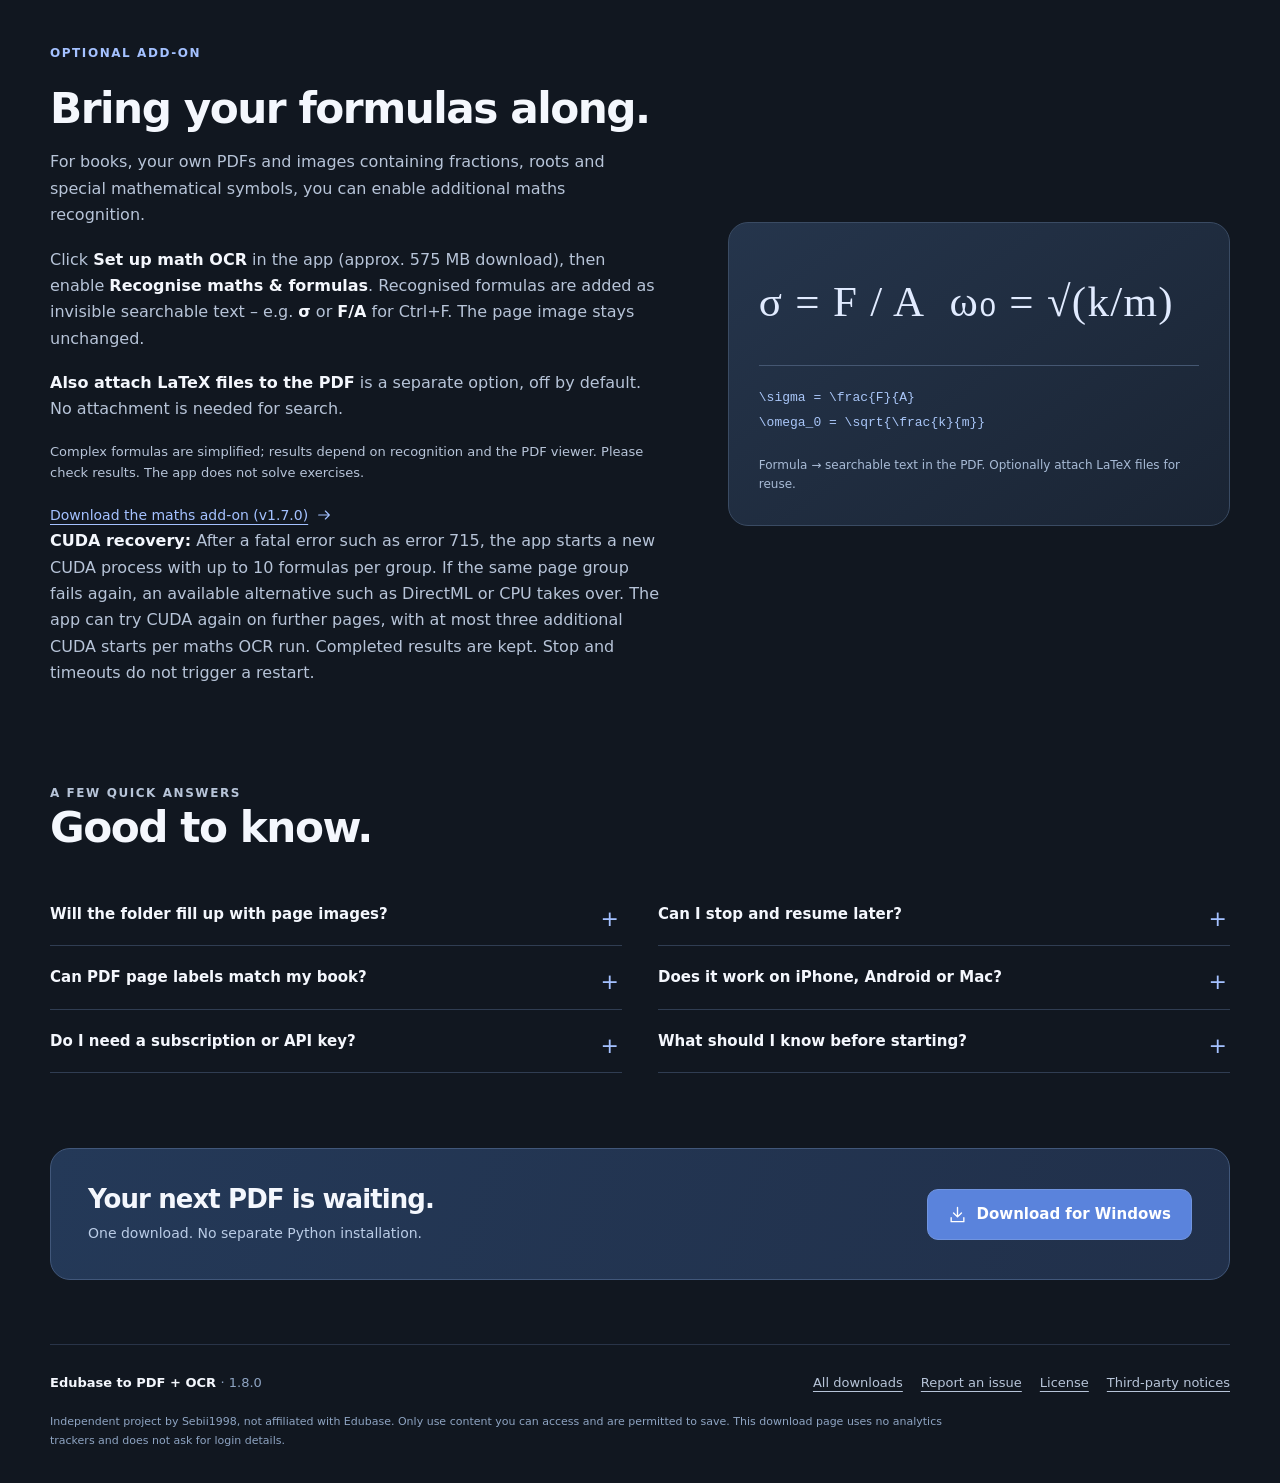
==== commit 25a24aa9: "Document v1.8.0 graphite interface and refresh app previews" ====
--- a/site/en/index.html
+++ b/site/en/index.html
@@ -17,7 +17,7 @@
   <meta property="og:url" content="https://sebii1998.github.io/edubase-to-pdf-ocr/en/">
   <meta property="og:locale" content="en_GB">
   <meta property="og:image" content="https://sebii1998.github.io/edubase-to-pdf-ocr/assets/app-en.png">
-  <meta property="og:image:alt" content="English interface of Edubase to PDF + OCR showing book selection, page settings and PDF export">
+  <meta property="og:image:alt" content="Graphite interface of Edubase to PDF + OCR – English example view">
   <meta name="twitter:card" content="summary_large_image">
   <link rel="icon" href="../assets/favicon.svg" type="image/svg+xml">
   <link rel="stylesheet" href="../assets/site.css">
@@ -42,14 +42,15 @@
         <h1 id="hero-title">Your book.<br><span>A local PDF.</span></h1>
         <p class="intro">Capture Edubase book pages, make several PDFs searchable or turn images and screenshots into a PDF. With text OCR and optional maths recognition – locally on your PC.</p>
         <div class="actions"><a class="button" href="https://github.com/Sebii1998/edubase-to-pdf-ocr/releases/download/v1.8.0/Edubase-PDF-Windows.zip"><svg width="19" height="19" viewBox="0 0 24 24" fill="none" stroke="currentColor" stroke-width="1.7" stroke-linecap="round" stroke-linejoin="round" aria-hidden="true"><path d="M12 3v12m-5-5 5 5 5-5M4 16v5h16v-5"/></svg>Download for Windows</a><a class="button secondary" href="#start">How it works</a></div>
-        <p class="download-note">Free · ZIP, approx. 241.7 MB · Windows 64-bit (Intel/AMD)</p>
+        <p class="download-note">Free · ZIP, approx. 241.8 MB · Windows 64-bit (Intel/AMD)</p>
       </div>
       <figure class="preview">
-        <div class="preview-window"><div class="window-bar" aria-hidden="true"><span></span><span></span><span></span><small>Edubase to PDF + OCR</small></div><a href="../assets/app-en.png" aria-label="View full image"><img src="../assets/app-en.png" alt="English interface of Edubase to PDF + OCR showing book selection, page settings and PDF export" width="944" height="680" fetchpriority="high" decoding="async"></a></div>
-        <figcaption><span>App interface · example view</span><a href="../assets/app-en.png">View full image ↗</a></figcaption>
+        <div class="preview-window"><div class="window-bar" aria-hidden="true"><span></span><span></span><span></span><small>Edubase to PDF + OCR</small></div><a href="../assets/app-en.png" aria-label="View full image"><img src="../assets/app-en.png" alt="Graphite interface of Edubase to PDF + OCR – English example view" width="1040" height="840" fetchpriority="high" decoding="async"></a></div>
+        <figcaption><span>Graphite interface · example view</span><a href="../assets/app-en.png">View full image ↗</a></figcaption>
       </figure>
     </section>
     <div class="compatibility"><span><svg width="16" height="16" viewBox="0 0 24 24" fill="none" stroke="currentColor" stroke-width="1.7" stroke-linecap="round" stroke-linejoin="round" aria-hidden="true"><path d="m5 12 4 4L19 6"/></svg>Python & OCR included</span><span><svg width="16" height="16" viewBox="0 0 24 24" fill="none" stroke="currentColor" stroke-width="1.7" stroke-linecap="round" stroke-linejoin="round" aria-hidden="true"><path d="m5 12 4 4L19 6"/></svg>Edge, Chrome & Firefox</span><span><svg width="16" height="16" viewBox="0 0 24 24" fill="none" stroke="currentColor" stroke-width="1.7" stroke-linecap="round" stroke-linejoin="round" aria-hidden="true"><path d="m5 12 4 4L19 6"/></svg>German & English</span></div>
+    <div class="hint"><p><strong>New in 1.8.0: Graphite interface.</strong> Dark surfaces, subtle shadows and a clearer layout for choosing a book, PDFs or images. The new style also covers advanced settings and the English view.</p></div>
     <section class="section" aria-labelledby="features-title">
       <div class="section-heading"><p class="eyebrow">Made for your study sessions</p><h2 id="features-title">Capture. Search. Keep.</h2><p>Capture book pages, add searchable text to PDFs and images and combine documents. The visible pages are preserved.</p></div>
       <div class="features"><article class="feature"><div class="icon"><svg width="23" height="23" viewBox="0 0 24 24" fill="none" stroke="currentColor" stroke-width="1.7" stroke-linecap="round" stroke-linejoin="round" aria-hidden="true"><circle cx="10.5" cy="10.5" r="6.5"/><path d="m16 16 5 5"/></svg></div><h3>Find the text you need</h3><p>Search your PDF for terms and select recognised text. Handy for looking things up and studying.</p></article><article class="feature"><div class="icon"><svg width="23" height="23" viewBox="0 0 24 24" fill="none" stroke="currentColor" stroke-width="1.7" stroke-linecap="round" stroke-linejoin="round" aria-hidden="true"><path d="M4 7h6m4 0h6M4 17h10m4 0h2M10 4v6m4 4v6"/></svg></div><h3>Merge PDFs</h3><p>Select several PDFs, set their order and save a new file. Existing searchable text is preserved. <a href="#merge-pdf">See how it works.</a></p></article><article class="feature"><div class="icon"><svg width="23" height="23" viewBox="0 0 24 24" fill="none" stroke="currentColor" stroke-width="1.7" stroke-linecap="round" stroke-linejoin="round" aria-hidden="true"><rect x="5" y="10" width="14" height="11" rx="2"/><path d="M8 10V7a4 4 0 0 1 8 0v3m-4 4v3"/></svg></div><h3>Processed on your PC</h3><p>Capture and text recognition run locally. Your own PDFs and images need no browser or Edubase sign-in. Your original files stay unchanged.</p></article></div>
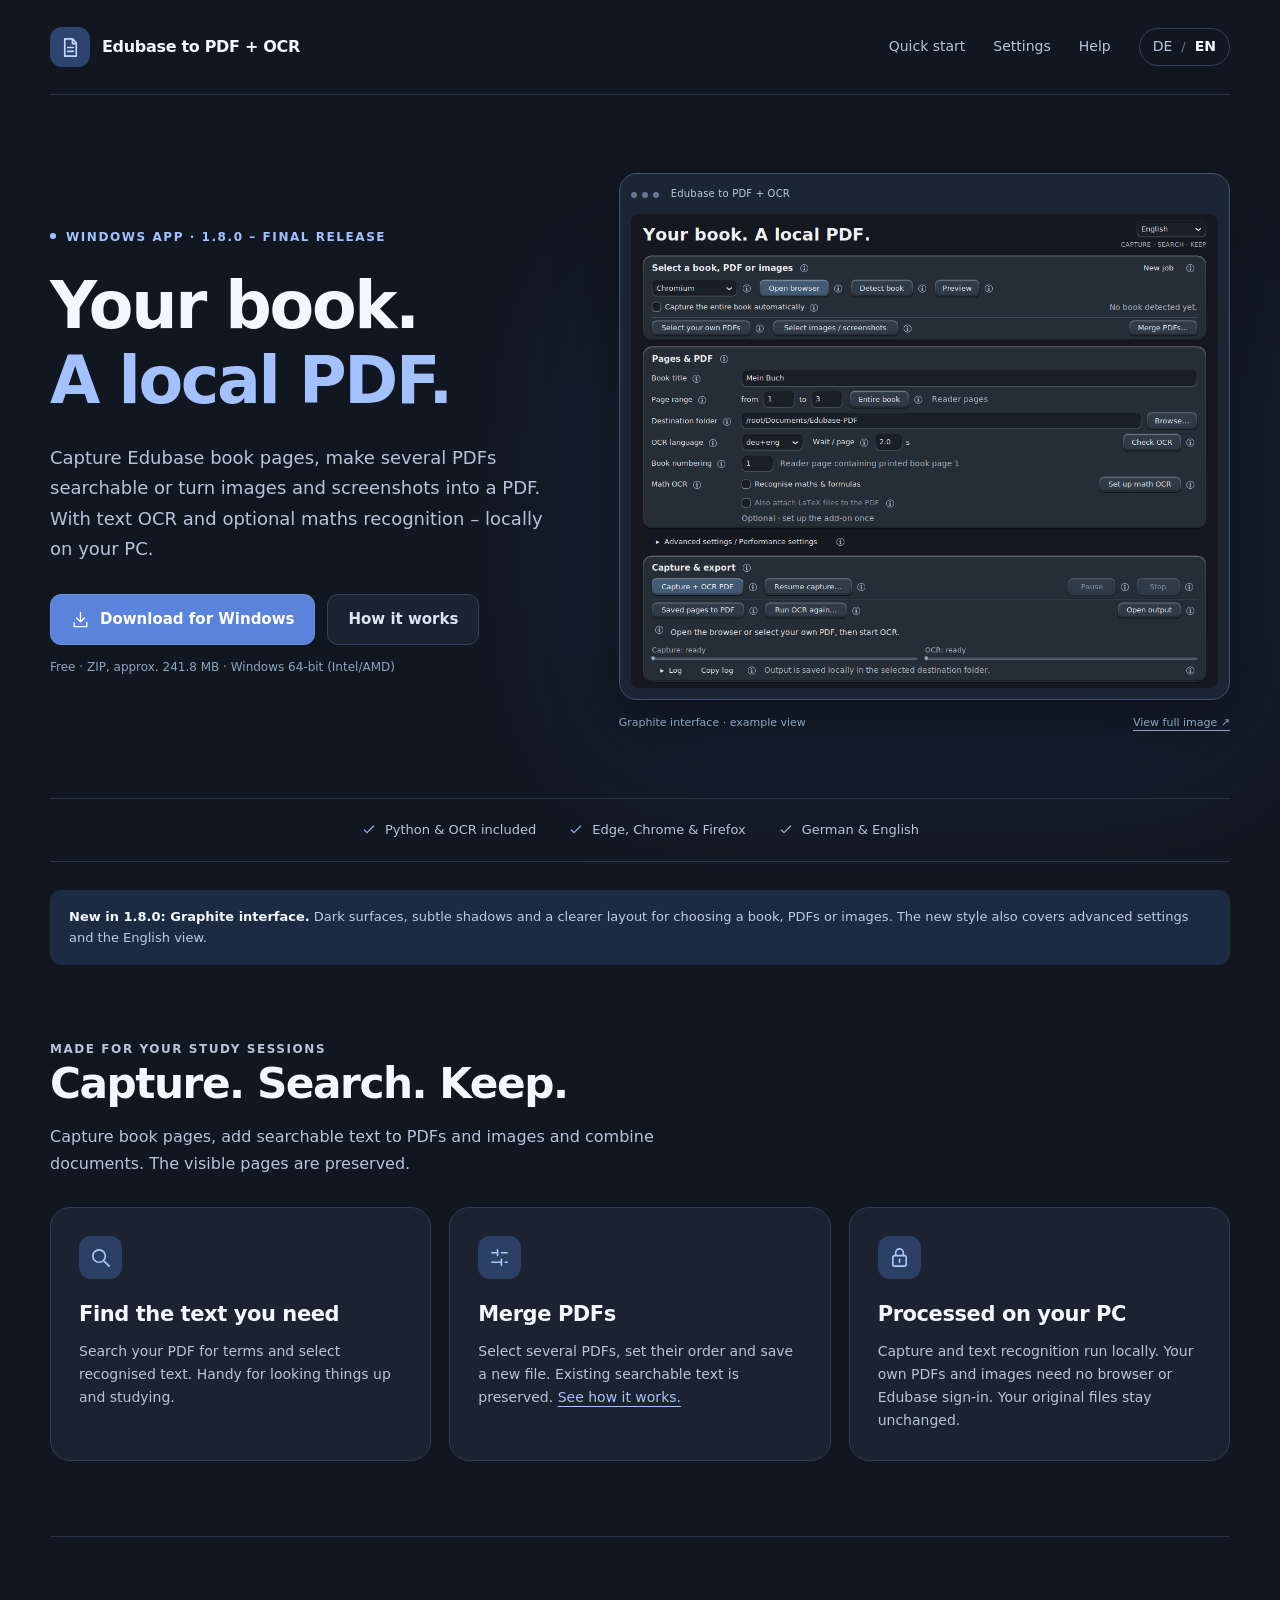
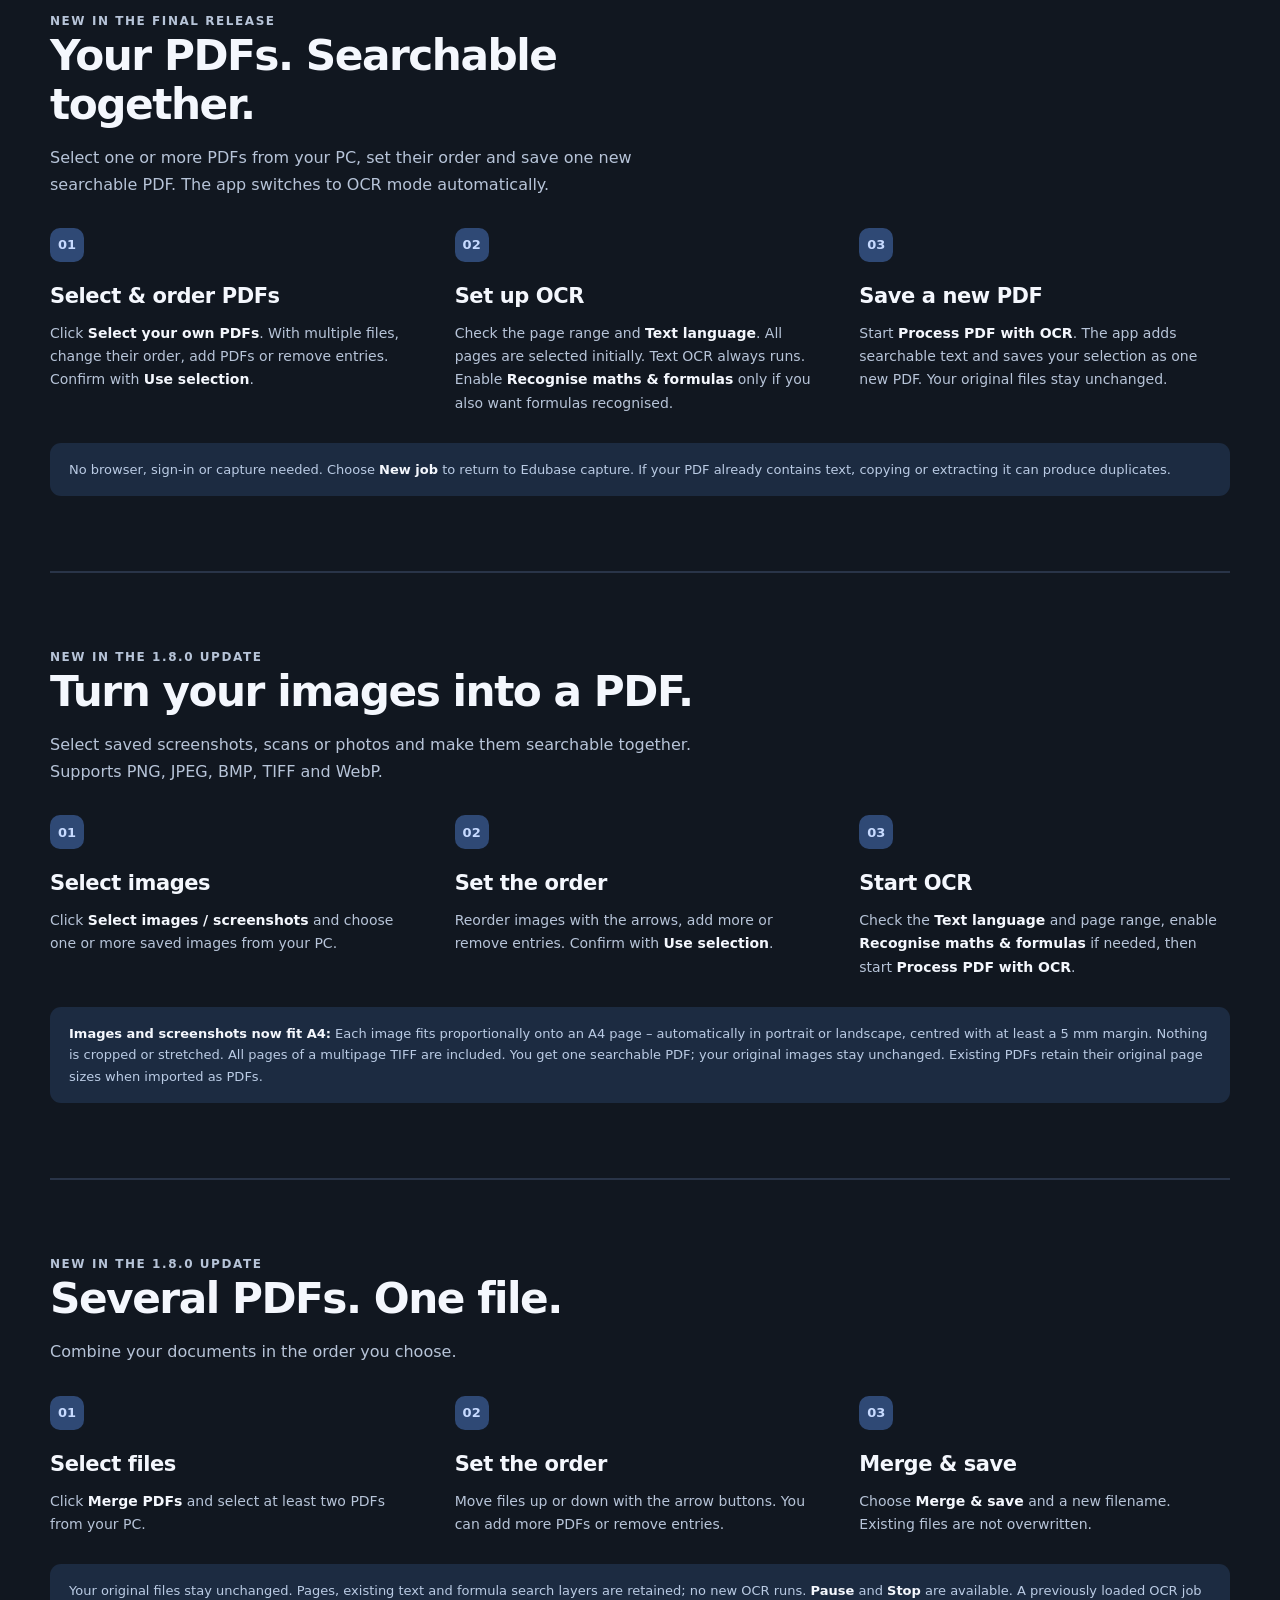
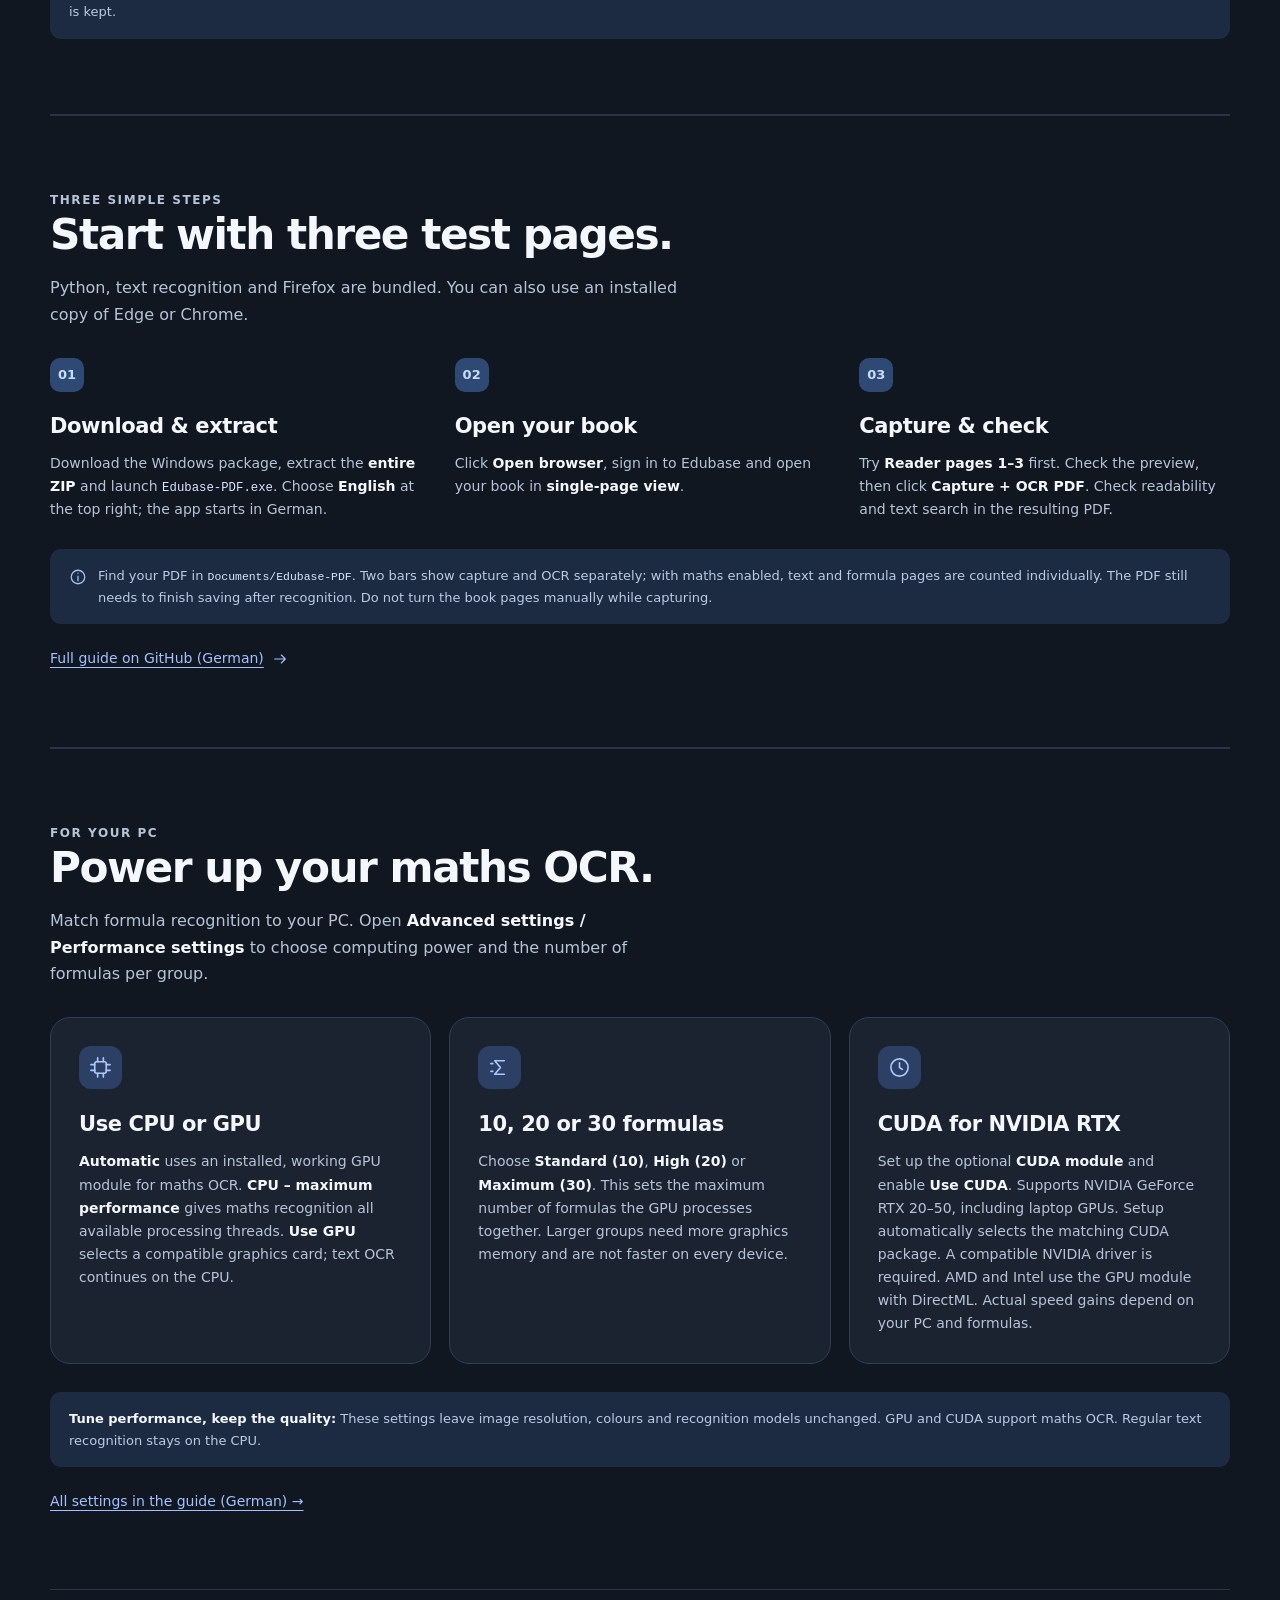
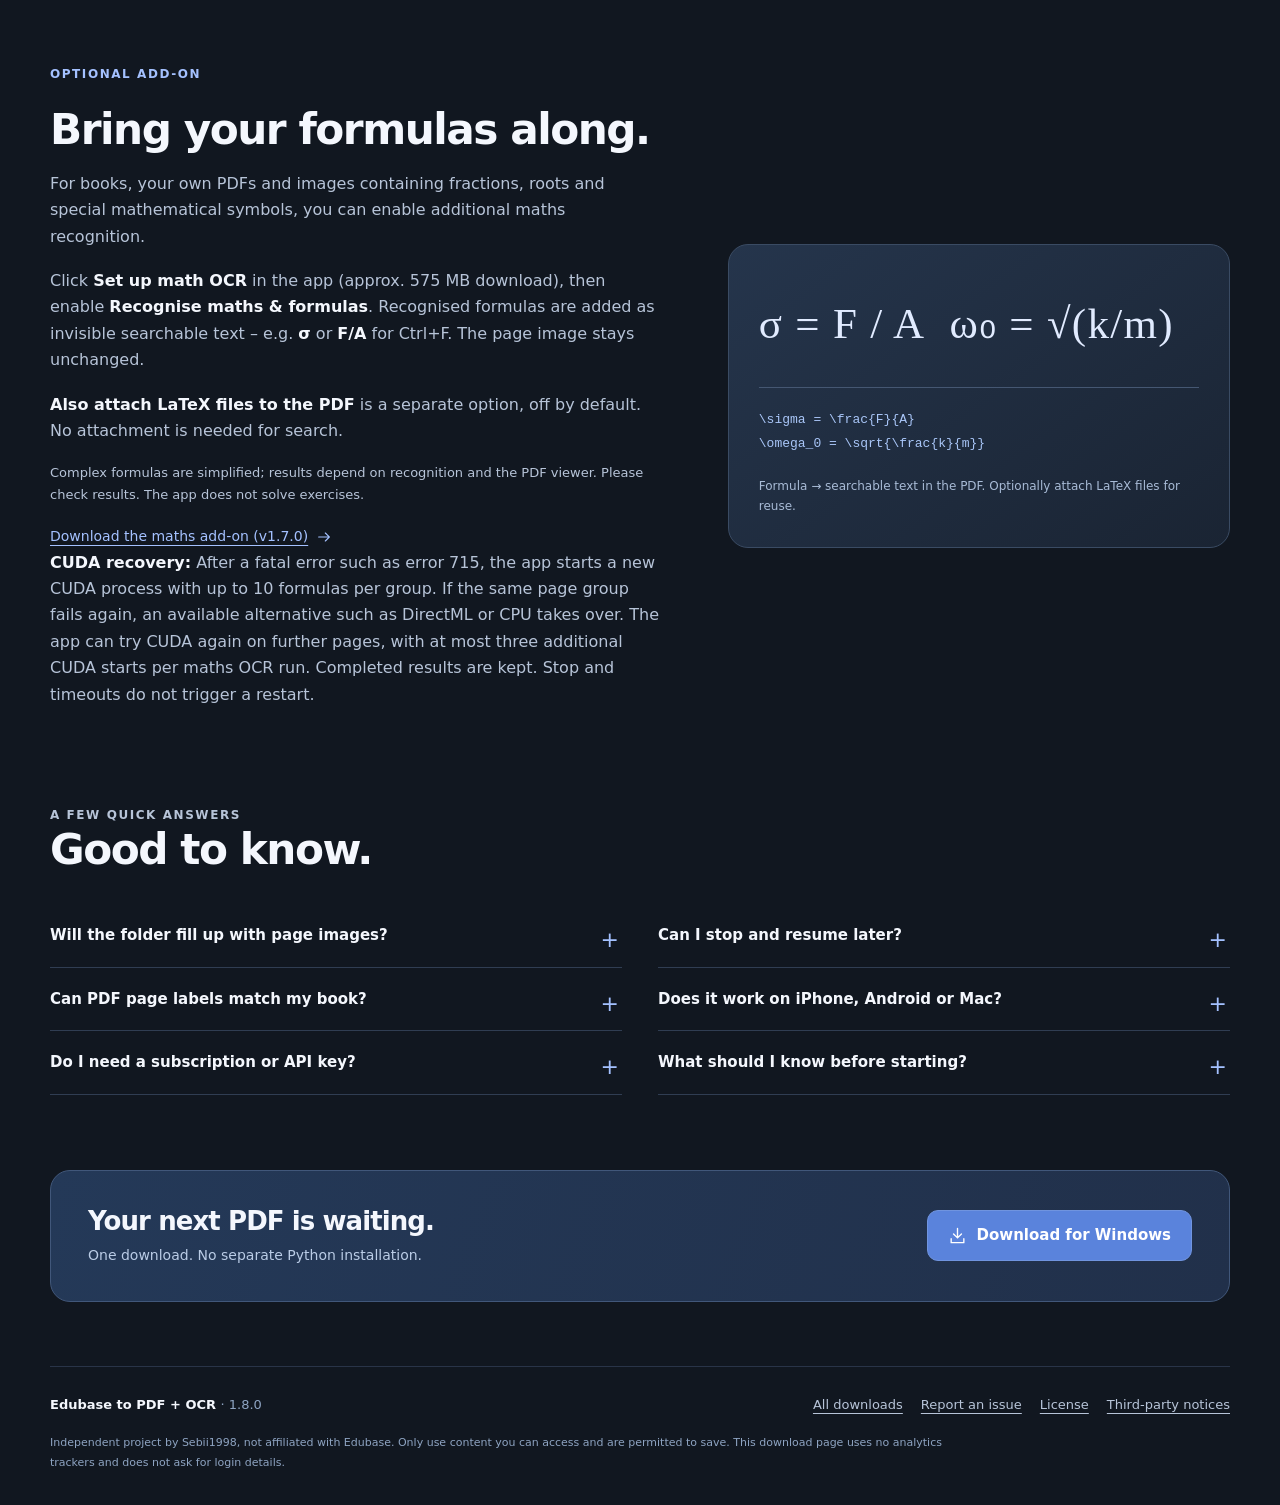
==== commit 0f4f9feb: "Document A4 image and screenshot PDFs with verified v1.8.0 download" ====
--- a/site/en/index.html
+++ b/site/en/index.html
@@ -63,7 +63,7 @@
     <section class="section setup-section" id="images-pdf" aria-labelledby="images-title">
       <div class="section-heading"><p class="eyebrow">New in the 1.8.0 update</p><h2 id="images-title">Turn your images into a PDF.</h2><p>Select saved screenshots, scans or photos and make them searchable together. Supports PNG, JPEG, BMP, TIFF and WebP.</p></div>
       <ol class="steps"><li><span class="step-number" aria-hidden="true">01</span><h3>Select images</h3><p>Click <strong>Select images / screenshots</strong> and choose one or more saved images from your PC.</p></li><li><span class="step-number" aria-hidden="true">02</span><h3>Set the order</h3><p>Reorder images with the arrows, add more or remove entries. Confirm with <strong>Use selection</strong>.</p></li><li><span class="step-number" aria-hidden="true">03</span><h3>Start OCR</h3><p>Check the <strong>Text language</strong> and page range, enable <strong>Recognise maths &amp; formulas</strong> if needed, then start <strong>Process PDF with OCR</strong>.</p></li></ol>
-      <div class="hint"><p>The app switches to local PDF mode automatically. Each image becomes a page; all pages of a multipage TIFF are included. You get one searchable PDF. Your original images stay unchanged.</p></div>
+      <div class="hint"><p><strong>Images and screenshots now fit A4:</strong> Each image fits proportionally onto an A4 page – automatically in portrait or landscape, centred with at least a 5 mm margin. Nothing is cropped or stretched. All pages of a multipage TIFF are included. You get one searchable PDF; your original images stay unchanged. Existing PDFs retain their original page sizes when imported as PDFs.</p></div>
     </section>
     <section class="section setup-section" id="merge-pdf" aria-labelledby="merge-title">
       <div class="section-heading"><p class="eyebrow">New in the 1.8.0 update</p><h2 id="merge-title">Several PDFs. One file.</h2><p>Combine your documents in the order you choose.</p></div>
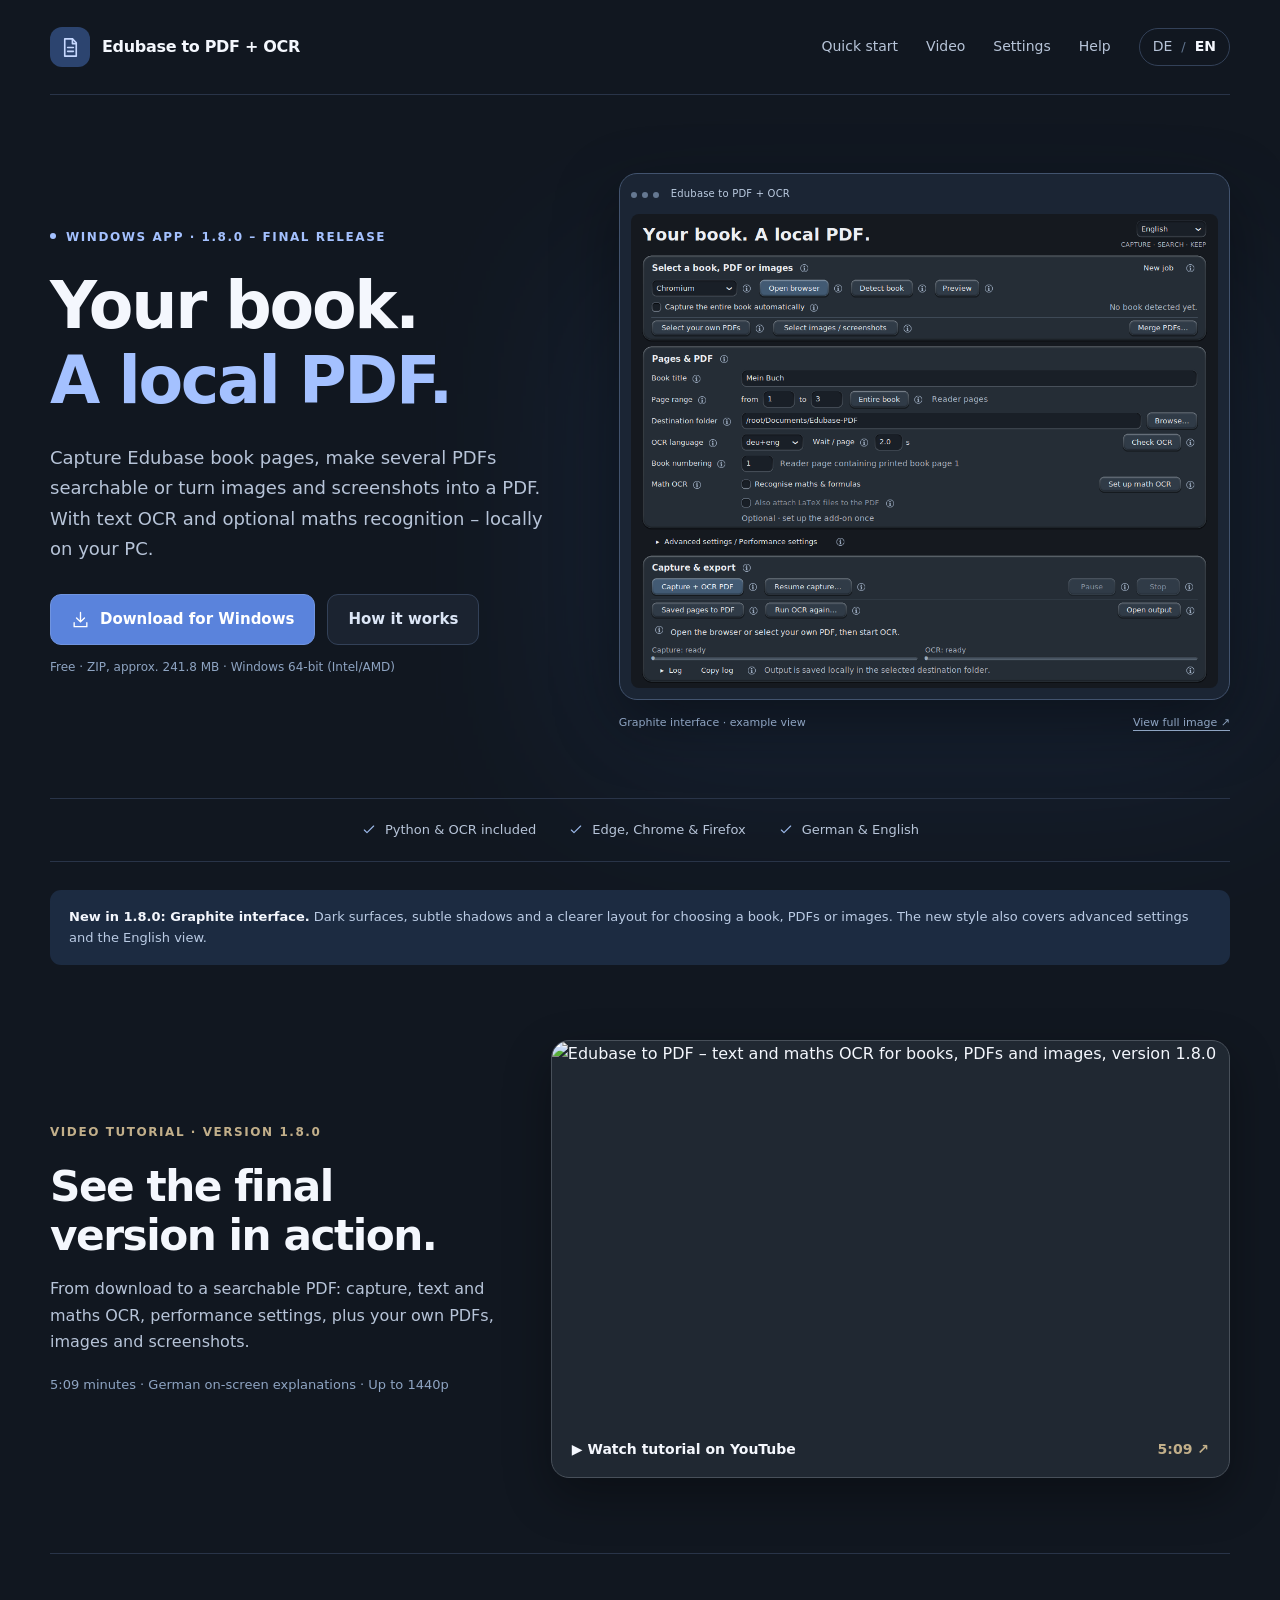
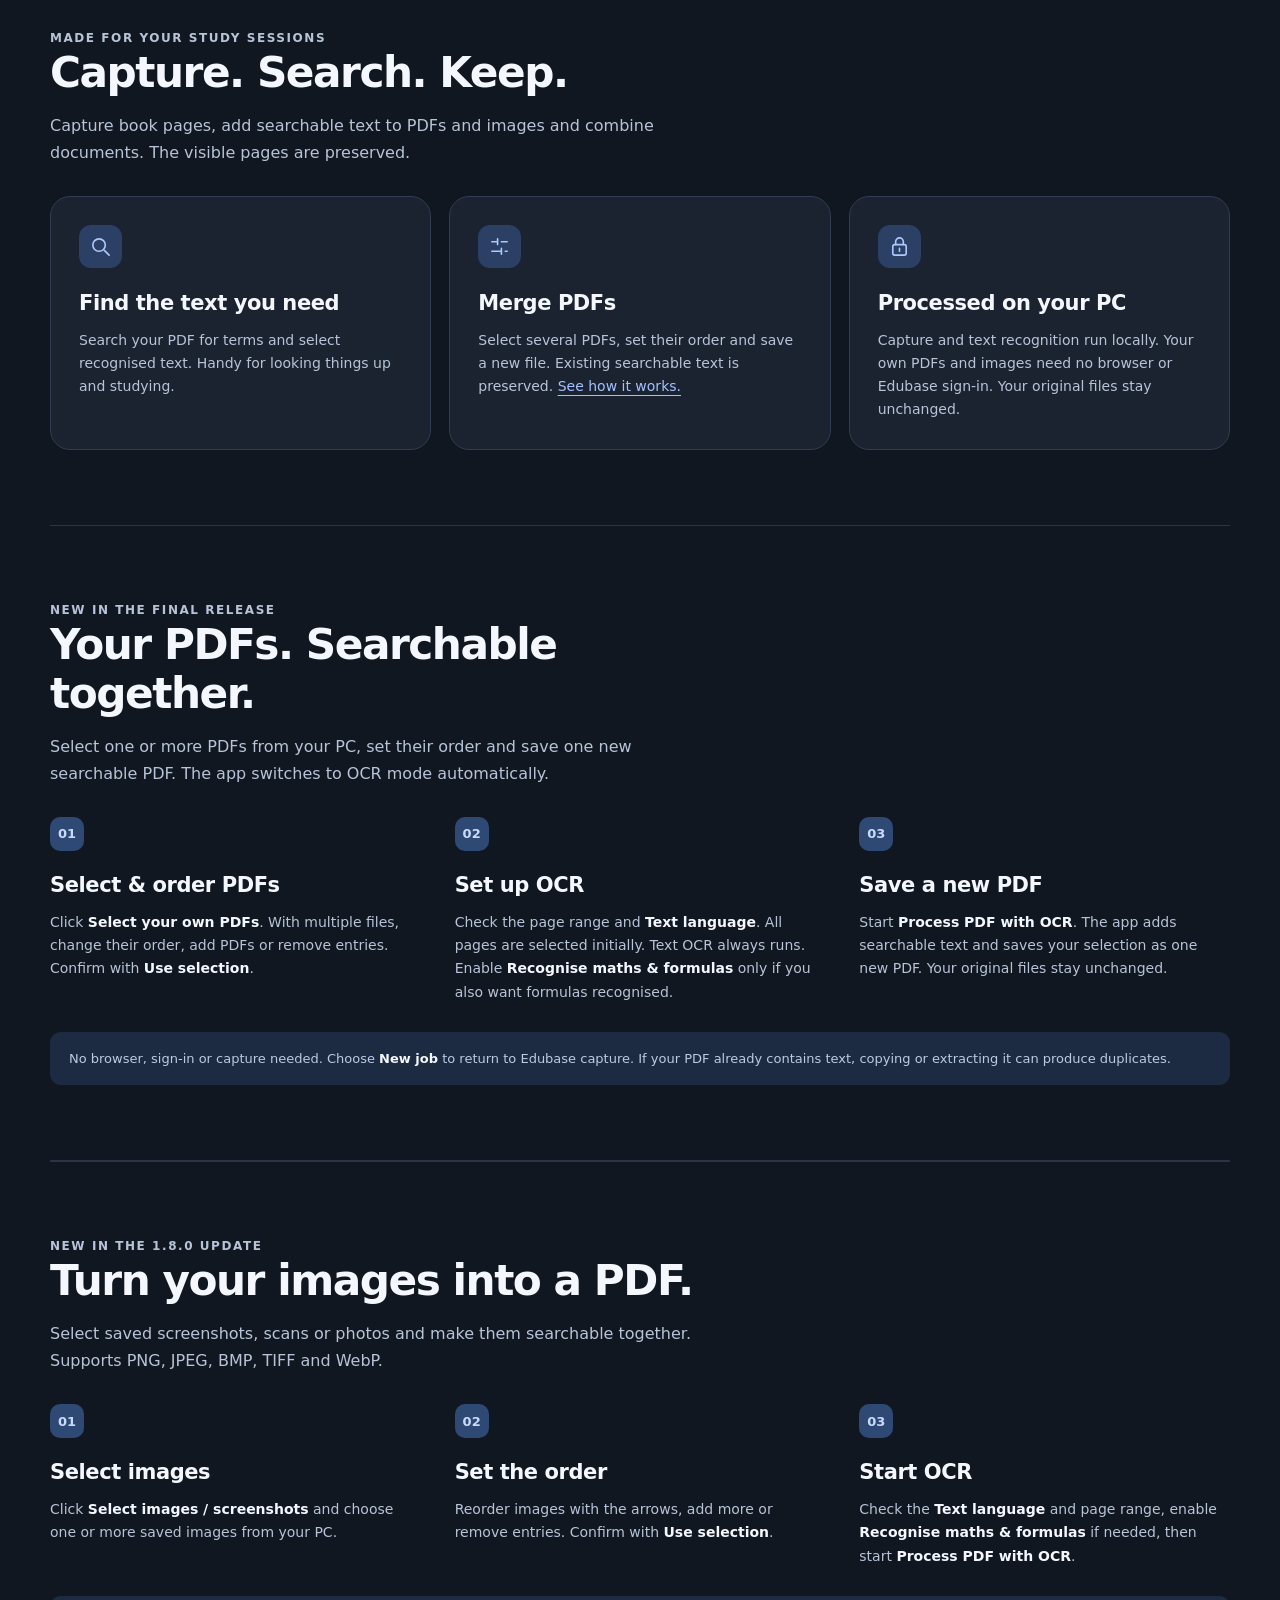
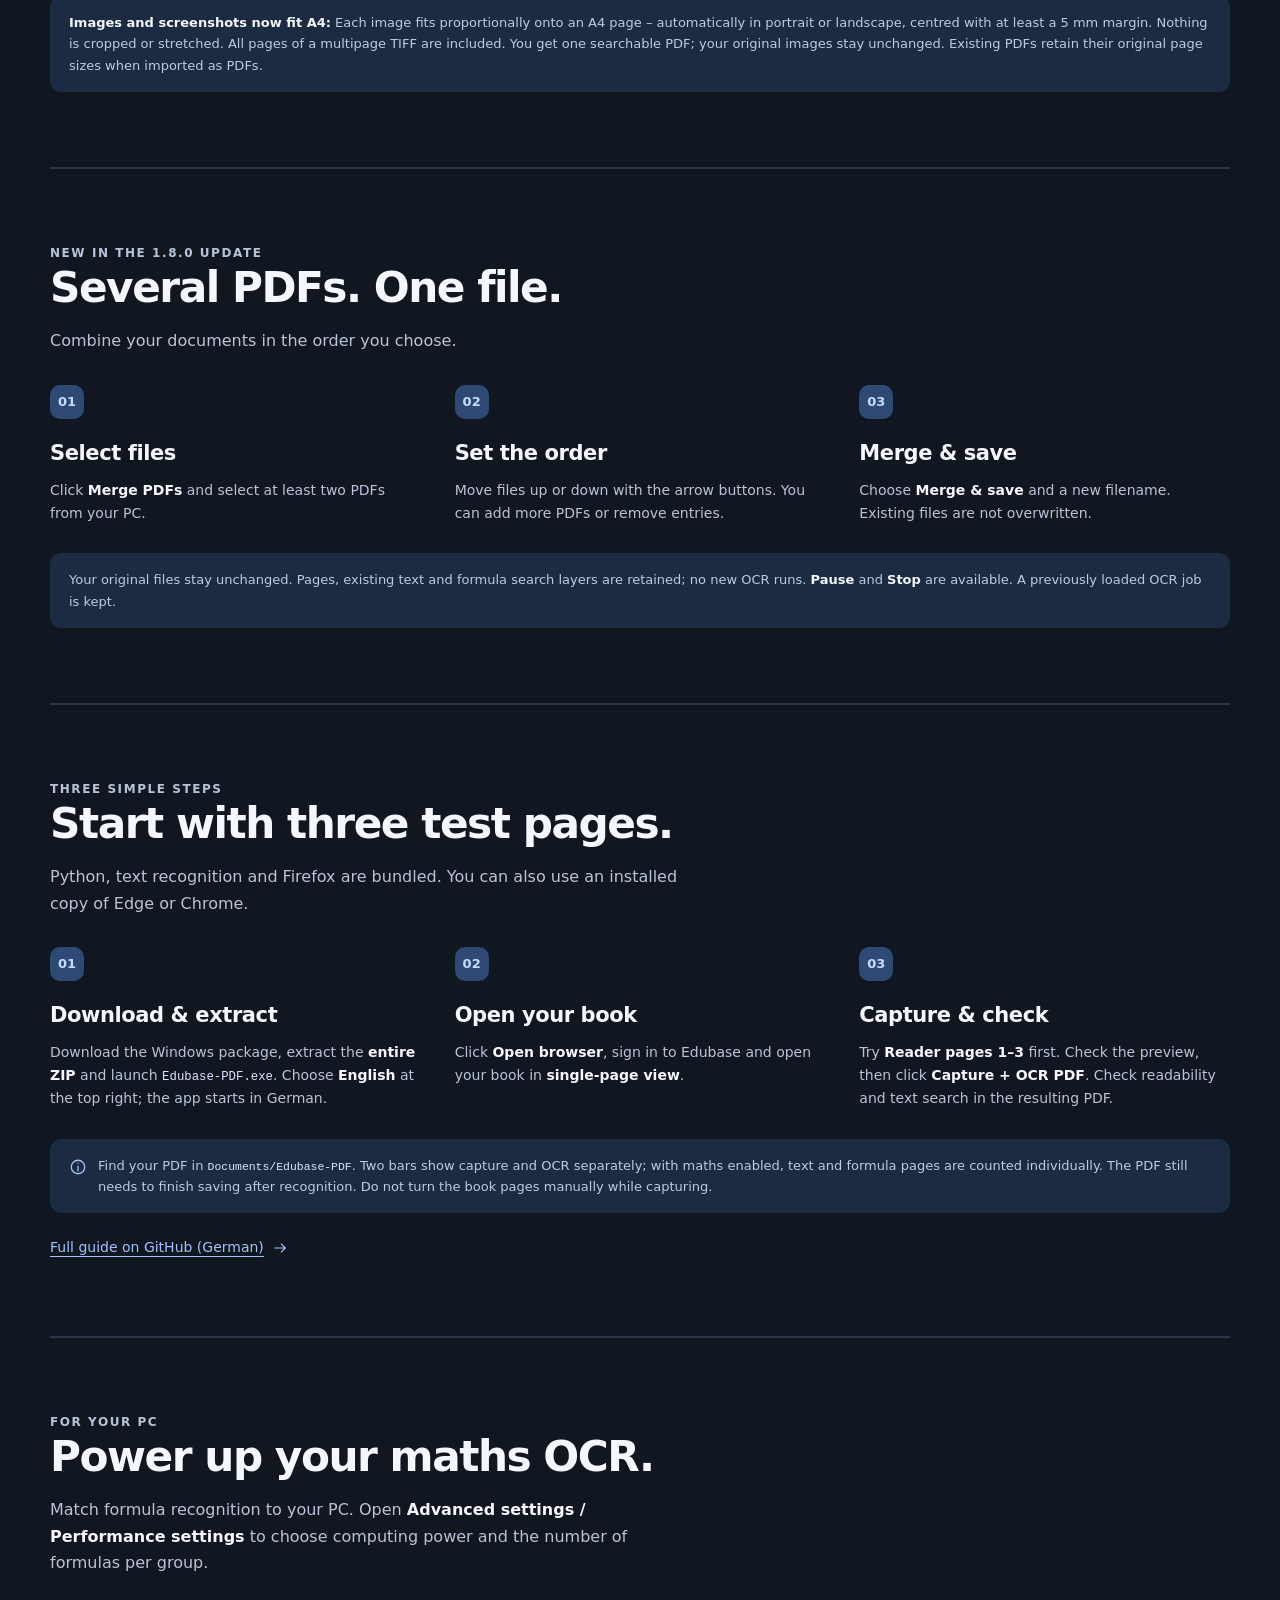
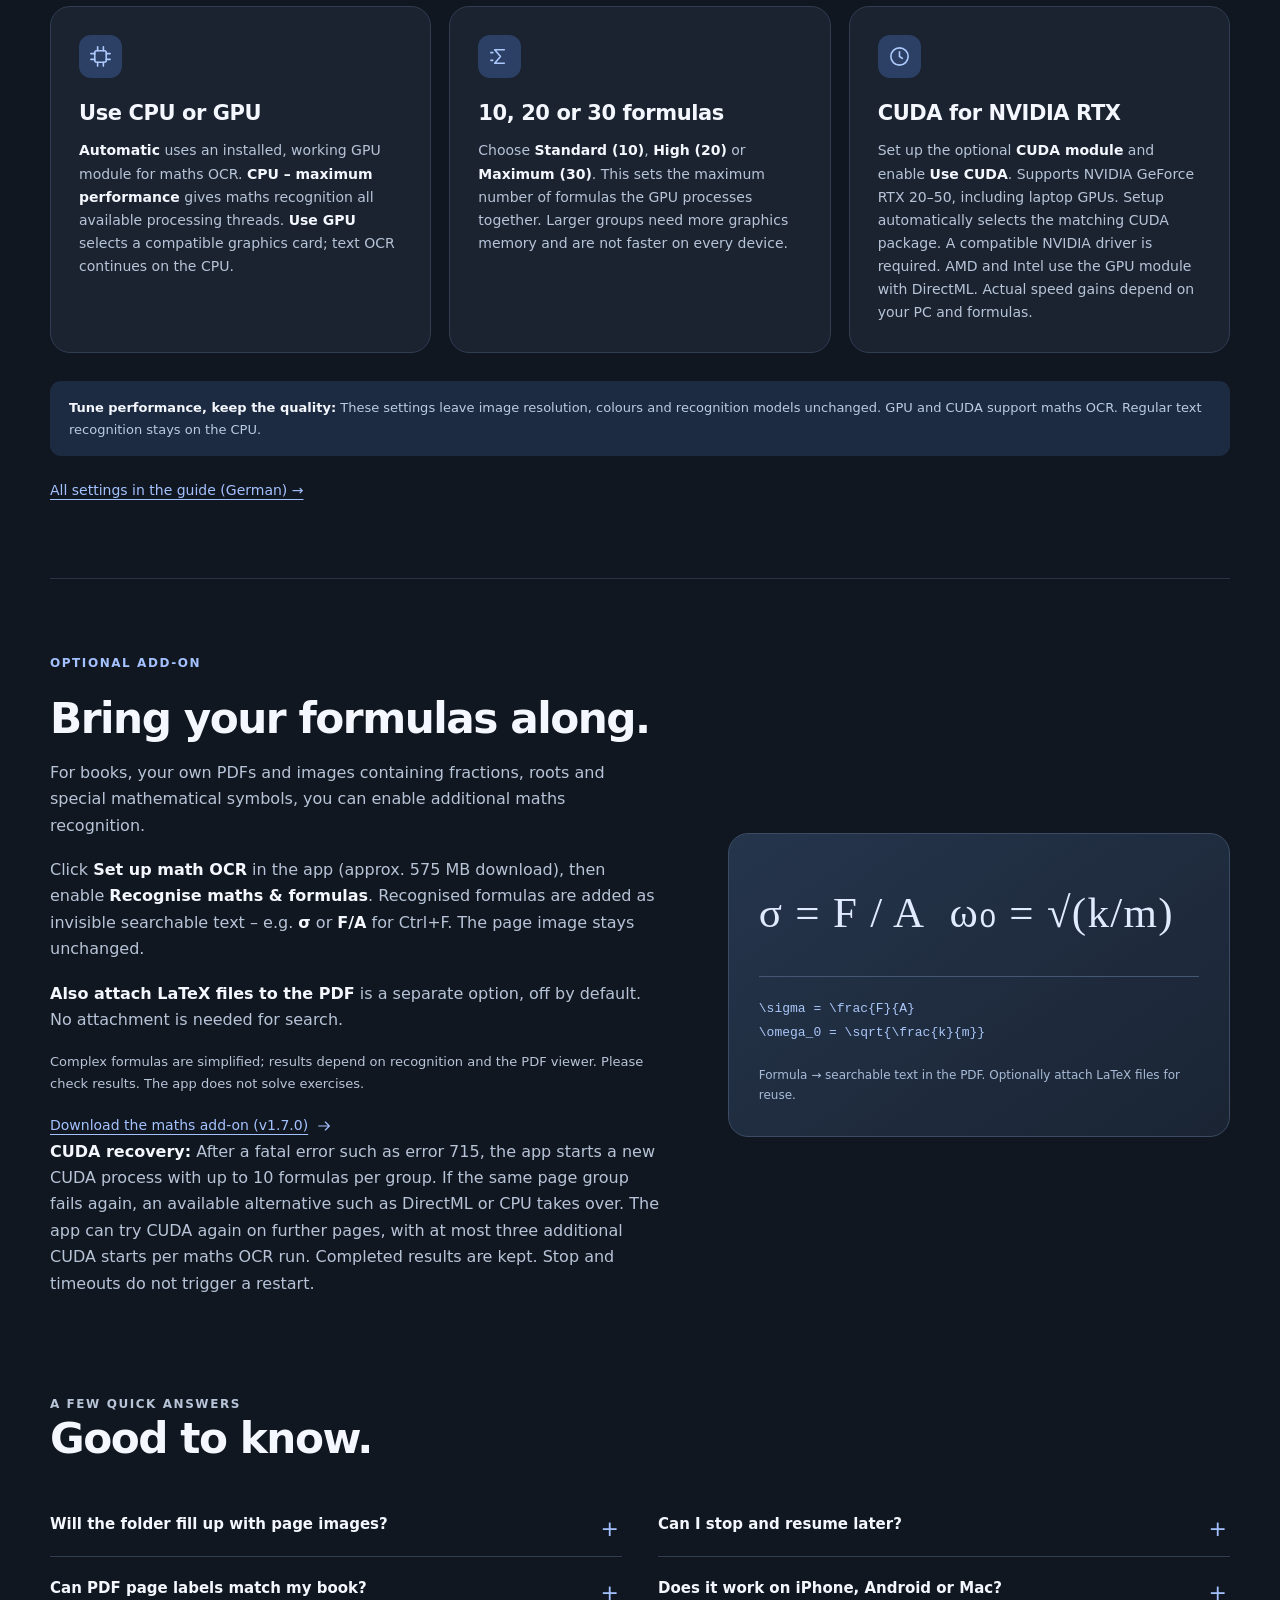
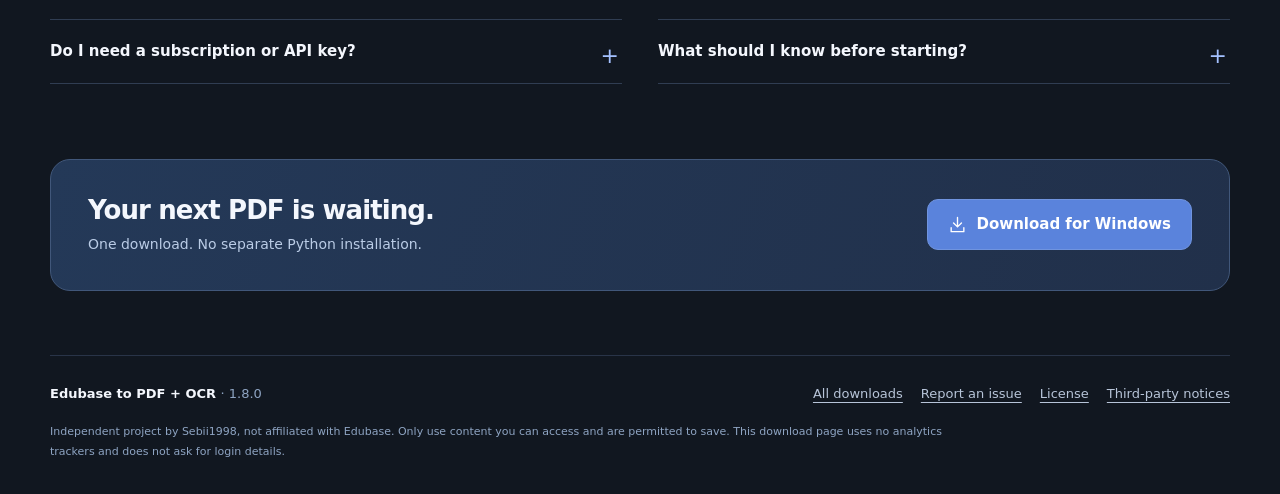
==== commit 13df7ef7: "Update tutorial to v1.8.0 with new video and thumbnail on GitHub and DE/EN website" ====
--- a/site/en/index.html
+++ b/site/en/index.html
@@ -30,6 +30,7 @@
     <a class="brand" href="./"><span class="brand-mark"><svg width="23" height="23" viewBox="0 0 24 24" fill="none" stroke="currentColor" stroke-width="1.7" stroke-linecap="round" stroke-linejoin="round" aria-hidden="true"><path d="M6 3h8l4 4v14H6z"/><path d="M14 3v5h4M9 12h6M9 16h6"/></svg></span><span>Edubase to PDF <span style="white-space:nowrap">+ OCR</span></span></a>
     <nav class="nav" aria-label="Main navigation">
       <a class="nav-link" href="#start">Quick start</a>
+      <a class="nav-link" href="#tutorial">Video</a>
       <a class="nav-link" href="#settings">Settings</a>
       <a class="nav-link" href="#help">Help</a>
       <div class="language" aria-label="Language"><a href="../" lang="de" hreflang="de" >DE</a><span class="divider" aria-hidden="true">/</span><a href="./" lang="en" hreflang="en" aria-current="page">EN</a></div>
@@ -51,6 +52,13 @@
     </section>
     <div class="compatibility"><span><svg width="16" height="16" viewBox="0 0 24 24" fill="none" stroke="currentColor" stroke-width="1.7" stroke-linecap="round" stroke-linejoin="round" aria-hidden="true"><path d="m5 12 4 4L19 6"/></svg>Python & OCR included</span><span><svg width="16" height="16" viewBox="0 0 24 24" fill="none" stroke="currentColor" stroke-width="1.7" stroke-linecap="round" stroke-linejoin="round" aria-hidden="true"><path d="m5 12 4 4L19 6"/></svg>Edge, Chrome & Firefox</span><span><svg width="16" height="16" viewBox="0 0 24 24" fill="none" stroke="currentColor" stroke-width="1.7" stroke-linecap="round" stroke-linejoin="round" aria-hidden="true"><path d="m5 12 4 4L19 6"/></svg>German & English</span></div>
     <div class="hint"><p><strong>New in 1.8.0: Graphite interface.</strong> Dark surfaces, subtle shadows and a clearer layout for choosing a book, PDFs or images. The new style also covers advanced settings and the English view.</p></div>
+    <section class="section tutorial-section" id="tutorial" aria-labelledby="tutorial-title">
+      <div class="tutorial-copy"><p class="eyebrow">Video tutorial · Version 1.8.0</p><h2 id="tutorial-title">See the final version in action.</h2><p>From download to a searchable PDF: capture, text and maths OCR, performance settings, plus your own PDFs, images and screenshots.</p><p class="tutorial-note">5:09 minutes · German on-screen explanations · Up to 1440p</p></div>
+      <a class="tutorial-preview" href="https://www.youtube.com/watch?v=Qp2_XK_5LnY" aria-label="Watch the Edubase to PDF 1.8.0 tutorial on YouTube, 5 minutes 9 seconds, German on-screen explanations">
+        <img src="https://i.ytimg.com/vi/Qp2_XK_5LnY/maxresdefault.jpg" alt="Edubase to PDF – text and maths OCR for books, PDFs and images, version 1.8.0" width="1920" height="1080" loading="lazy" decoding="async">
+        <span class="tutorial-caption"><span>▶ Watch tutorial on YouTube</span><span>5:09 ↗</span></span>
+      </a>
+    </section>
     <section class="section" aria-labelledby="features-title">
       <div class="section-heading"><p class="eyebrow">Made for your study sessions</p><h2 id="features-title">Capture. Search. Keep.</h2><p>Capture book pages, add searchable text to PDFs and images and combine documents. The visible pages are preserved.</p></div>
       <div class="features"><article class="feature"><div class="icon"><svg width="23" height="23" viewBox="0 0 24 24" fill="none" stroke="currentColor" stroke-width="1.7" stroke-linecap="round" stroke-linejoin="round" aria-hidden="true"><circle cx="10.5" cy="10.5" r="6.5"/><path d="m16 16 5 5"/></svg></div><h3>Find the text you need</h3><p>Search your PDF for terms and select recognised text. Handy for looking things up and studying.</p></article><article class="feature"><div class="icon"><svg width="23" height="23" viewBox="0 0 24 24" fill="none" stroke="currentColor" stroke-width="1.7" stroke-linecap="round" stroke-linejoin="round" aria-hidden="true"><path d="M4 7h6m4 0h6M4 17h10m4 0h2M10 4v6m4 4v6"/></svg></div><h3>Merge PDFs</h3><p>Select several PDFs, set their order and save a new file. Existing searchable text is preserved. <a href="#merge-pdf">See how it works.</a></p></article><article class="feature"><div class="icon"><svg width="23" height="23" viewBox="0 0 24 24" fill="none" stroke="currentColor" stroke-width="1.7" stroke-linecap="round" stroke-linejoin="round" aria-hidden="true"><rect x="5" y="10" width="14" height="11" rx="2"/><path d="M8 10V7a4 4 0 0 1 8 0v3m-4 4v3"/></svg></div><h3>Processed on your PC</h3><p>Capture and text recognition run locally. Your own PDFs and images need no browser or Edubase sign-in. Your original files stay unchanged.</p></article></div>
@@ -97,3 +105,4 @@
 </body>
 </html>
 
+
--- a/site/assets/site.css
+++ b/site/assets/site.css
@@ -7,3 +7,9 @@
 @media(max-width:390px){.container{width:calc(100% - 30px)}.brand{gap:8px;font-size:12px}.brand-mark{width:30px;height:30px}.language{padding:5px 10px}.button{font-size:14px;padding:13px 16px}.hero h1{font-size:42px}.feature{padding-left:77px}.feature .icon{left:18px}.preview figcaption{flex-direction:column;gap:1px}.compatibility{font-size:11px;gap:10px 15px}}
 @media(prefers-reduced-motion:reduce){html{scroll-behavior:auto}.button{transition:none}.button:hover{transform:none}}
 @media print{body{background:#fff;color:#111}.nav,.actions,.final-cta,.preview{display:none}.container{width:100%}.hero,.features,.steps,.math-section,.faq-grid{display:block}.section,.hero{padding:20px 0}.feature,.math-card,.hint{break-inside:avoid;background:none;border:1px solid #bbb;color:#111}.feature p,.intro,.steps p,.math-copy p,.faq-item p,.legal{color:#333!important}details:not([open])>*{display:block}a{color:#111}.footer{margin-top:30px}}
+
+
+/* Tutorial preview: current YouTube thumbnail and a direct video link. */
+.tutorial-section{display:grid;grid-template-columns:.8fr 1.2fr;gap:48px;align-items:center;border-bottom:1px solid #293448}.tutorial-copy p{color:var(--muted)}.tutorial-copy .eyebrow{color:#c2af8a}.tutorial-copy .tutorial-note{font-size:13px;color:var(--subtle);margin-bottom:0}.tutorial-preview{display:block;overflow:hidden;border:1px solid #48505a;border-radius:18px;background:#202832;box-shadow:0 18px 48px #0005;text-decoration:none;color:var(--text)}.tutorial-preview:hover{border-color:#c2af8a;color:#fff}.tutorial-preview img{width:100%;height:auto}.tutorial-caption{display:flex;justify-content:space-between;gap:14px;padding:16px 20px;font-size:14px;font-weight:650}.tutorial-caption>span:last-child{white-space:nowrap;color:#c2af8a}
+@media(max-width:760px){.tutorial-section{grid-template-columns:1fr;gap:24px}.tutorial-caption{padding:13px 16px;font-size:13px}}
+@media print{.tutorial-section{display:block}.tutorial-preview{max-width:500px;box-shadow:none}.tutorial-copy p{color:#333}}
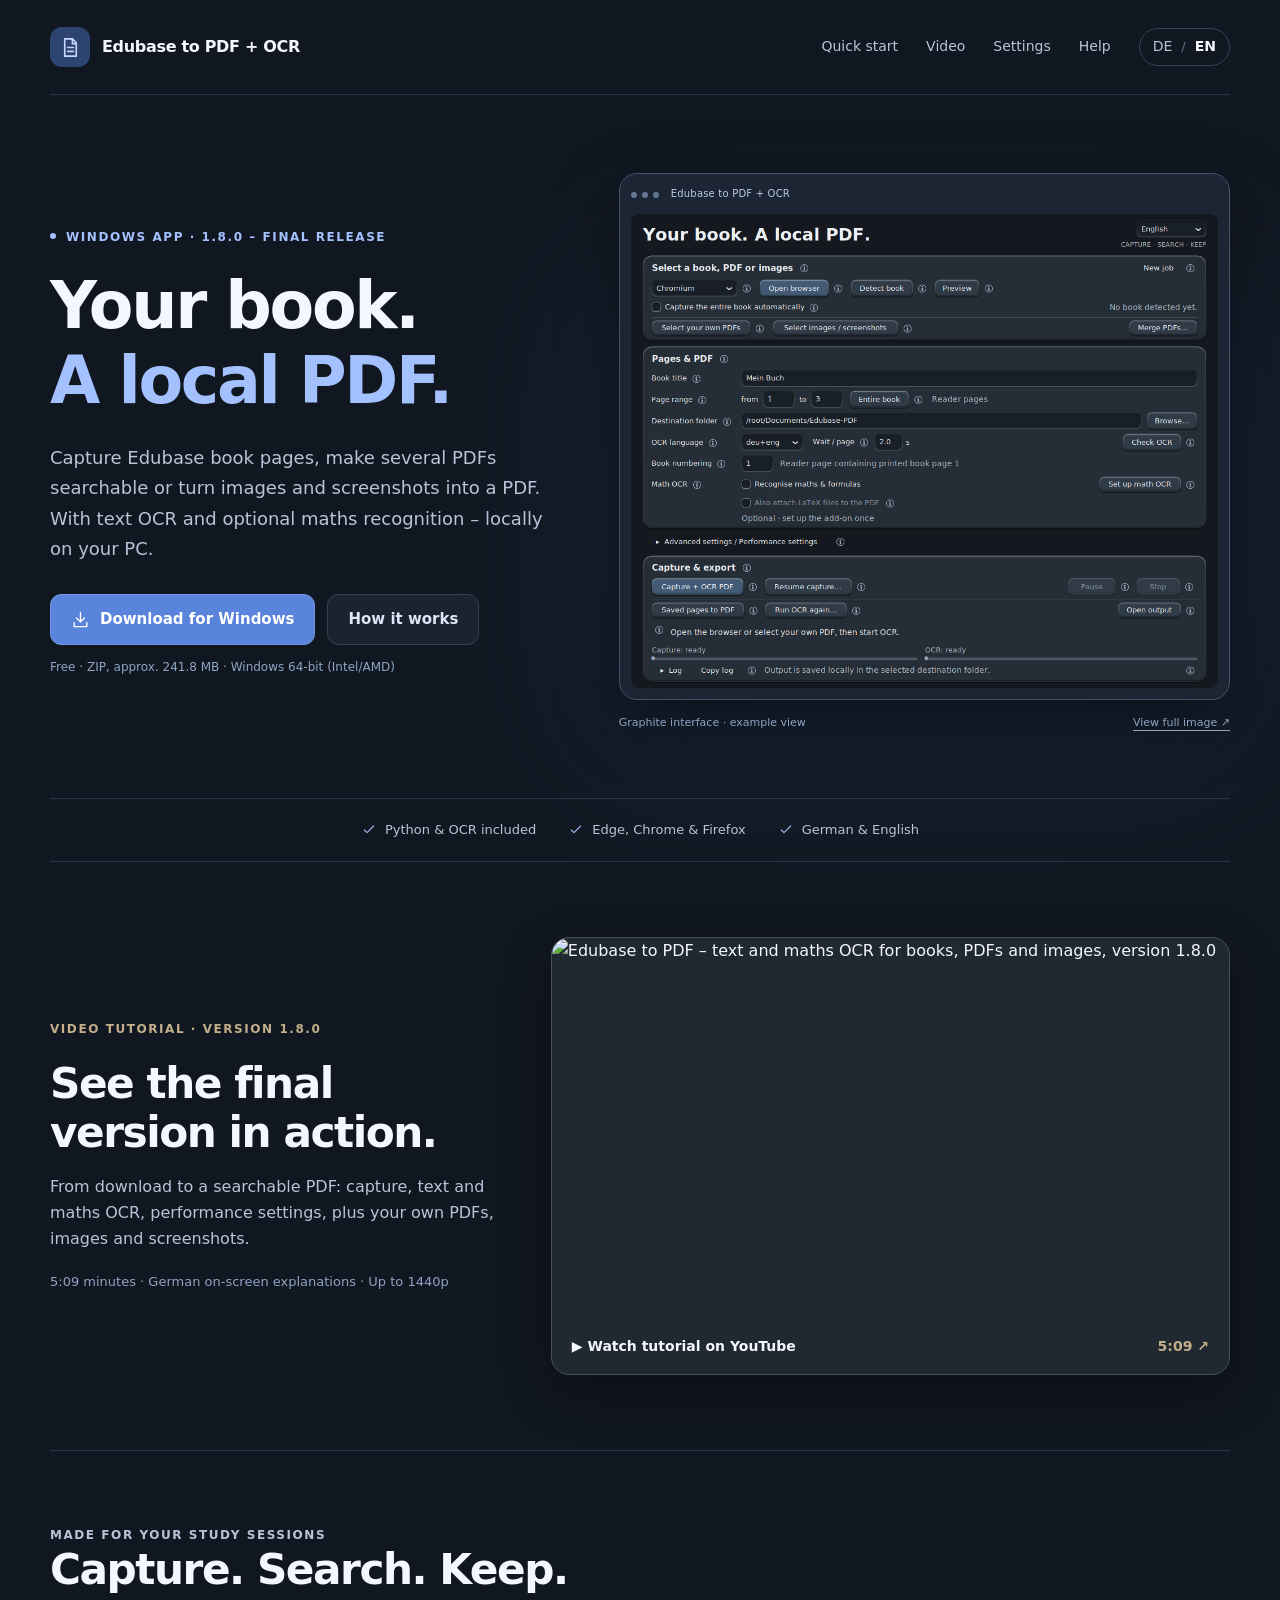
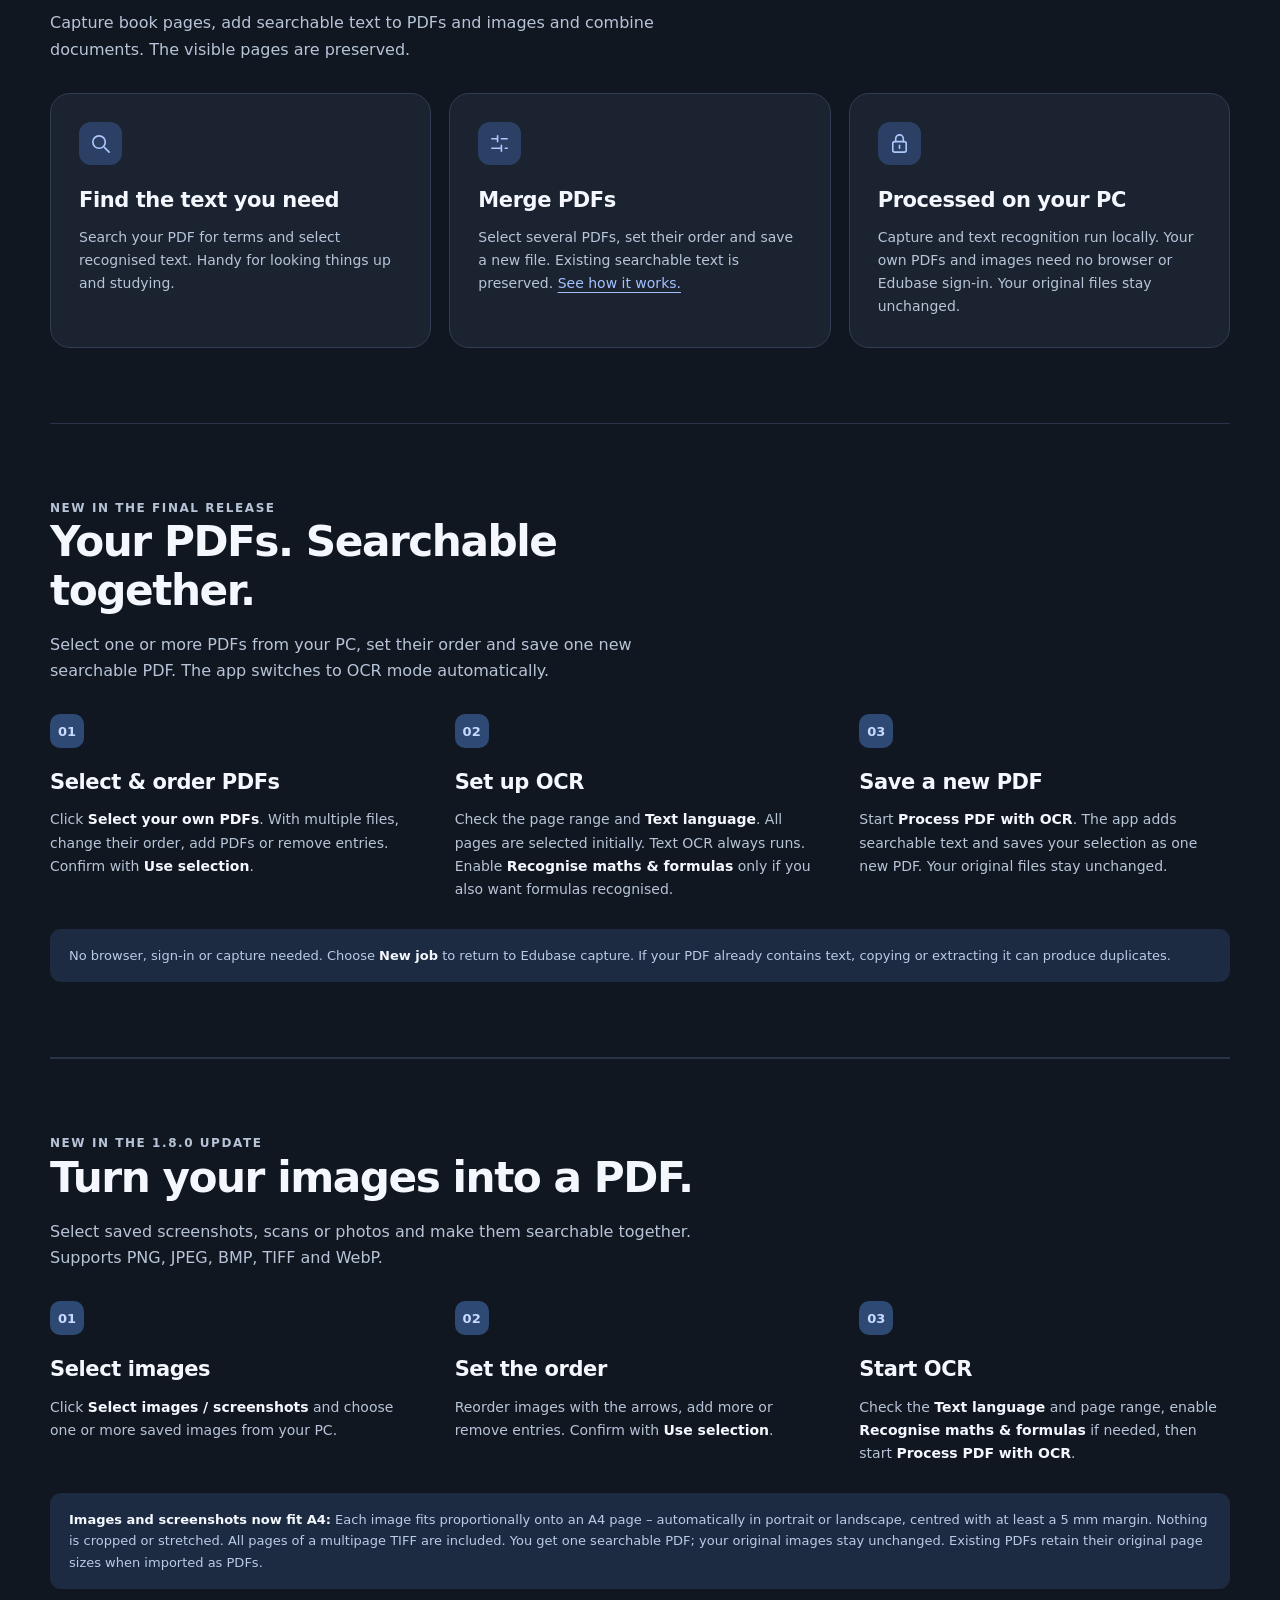
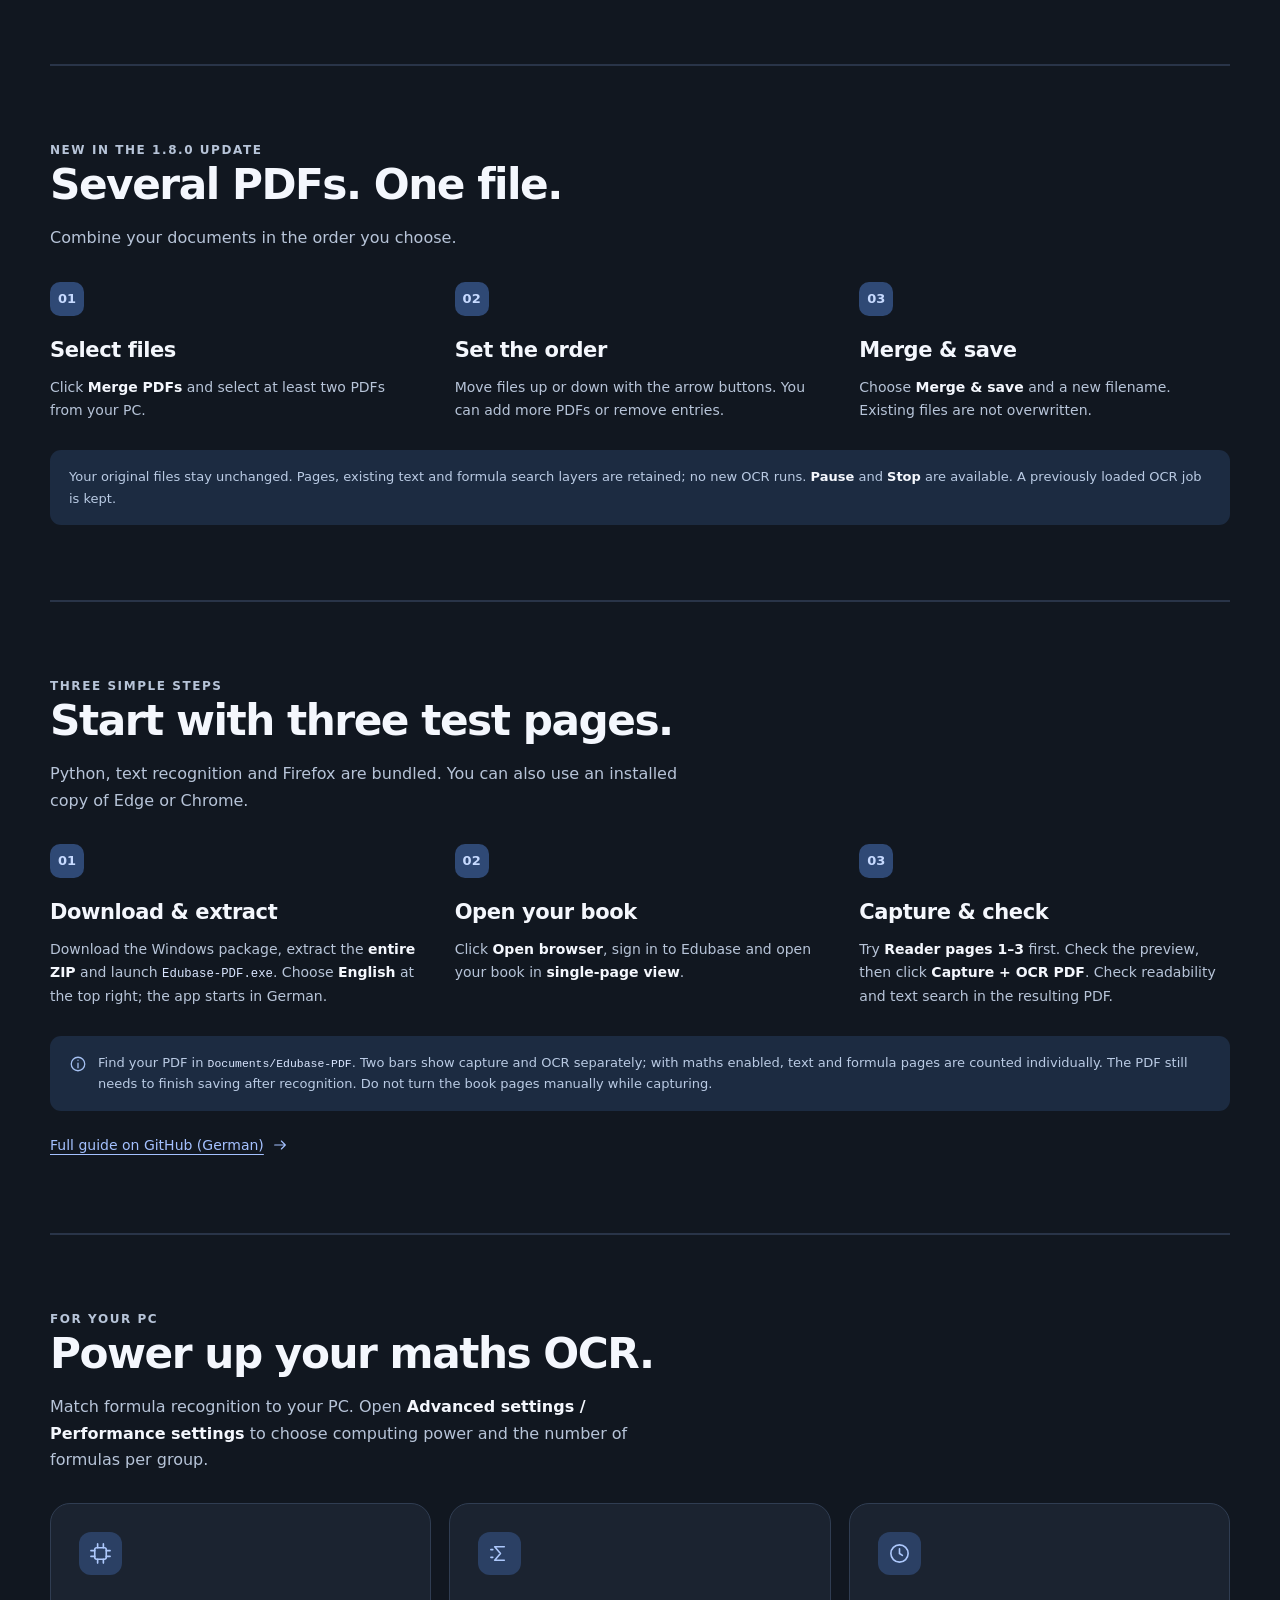
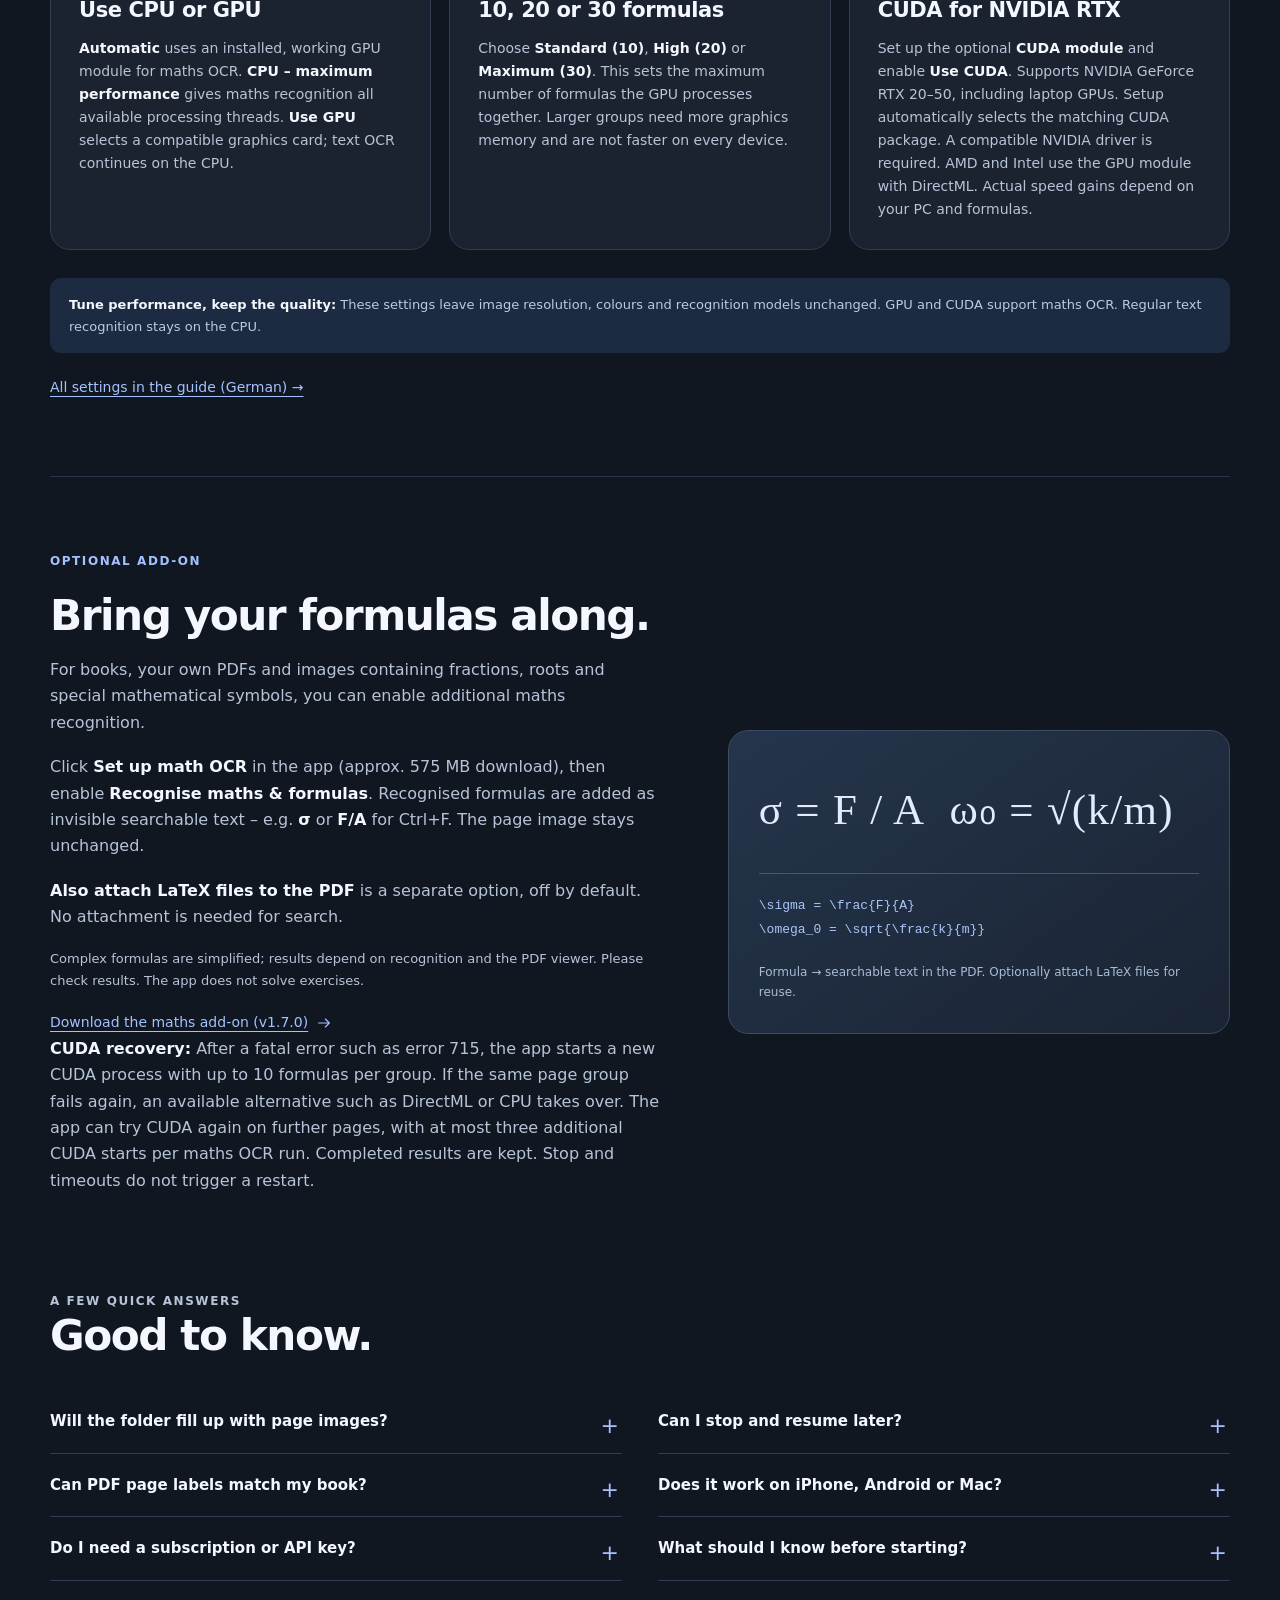
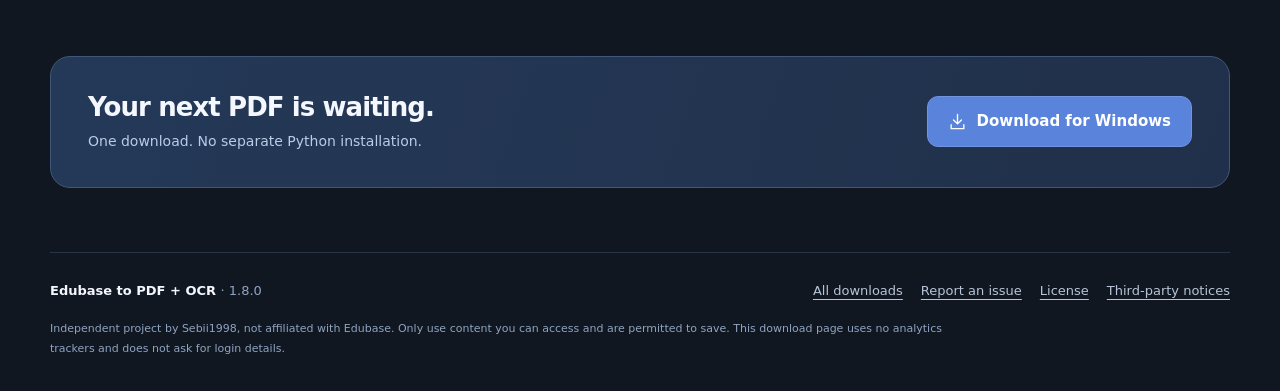
==== commit b4183015: "Remove graphite interface announcement from German and English website" ====
--- a/site/en/index.html
+++ b/site/en/index.html
@@ -51,7 +51,6 @@
       </figure>
     </section>
     <div class="compatibility"><span><svg width="16" height="16" viewBox="0 0 24 24" fill="none" stroke="currentColor" stroke-width="1.7" stroke-linecap="round" stroke-linejoin="round" aria-hidden="true"><path d="m5 12 4 4L19 6"/></svg>Python & OCR included</span><span><svg width="16" height="16" viewBox="0 0 24 24" fill="none" stroke="currentColor" stroke-width="1.7" stroke-linecap="round" stroke-linejoin="round" aria-hidden="true"><path d="m5 12 4 4L19 6"/></svg>Edge, Chrome & Firefox</span><span><svg width="16" height="16" viewBox="0 0 24 24" fill="none" stroke="currentColor" stroke-width="1.7" stroke-linecap="round" stroke-linejoin="round" aria-hidden="true"><path d="m5 12 4 4L19 6"/></svg>German & English</span></div>
-    <div class="hint"><p><strong>New in 1.8.0: Graphite interface.</strong> Dark surfaces, subtle shadows and a clearer layout for choosing a book, PDFs or images. The new style also covers advanced settings and the English view.</p></div>
     <section class="section tutorial-section" id="tutorial" aria-labelledby="tutorial-title">
       <div class="tutorial-copy"><p class="eyebrow">Video tutorial · Version 1.8.0</p><h2 id="tutorial-title">See the final version in action.</h2><p>From download to a searchable PDF: capture, text and maths OCR, performance settings, plus your own PDFs, images and screenshots.</p><p class="tutorial-note">5:09 minutes · German on-screen explanations · Up to 1440p</p></div>
       <a class="tutorial-preview" href="https://www.youtube.com/watch?v=Qp2_XK_5LnY" aria-label="Watch the Edubase to PDF 1.8.0 tutorial on YouTube, 5 minutes 9 seconds, German on-screen explanations">
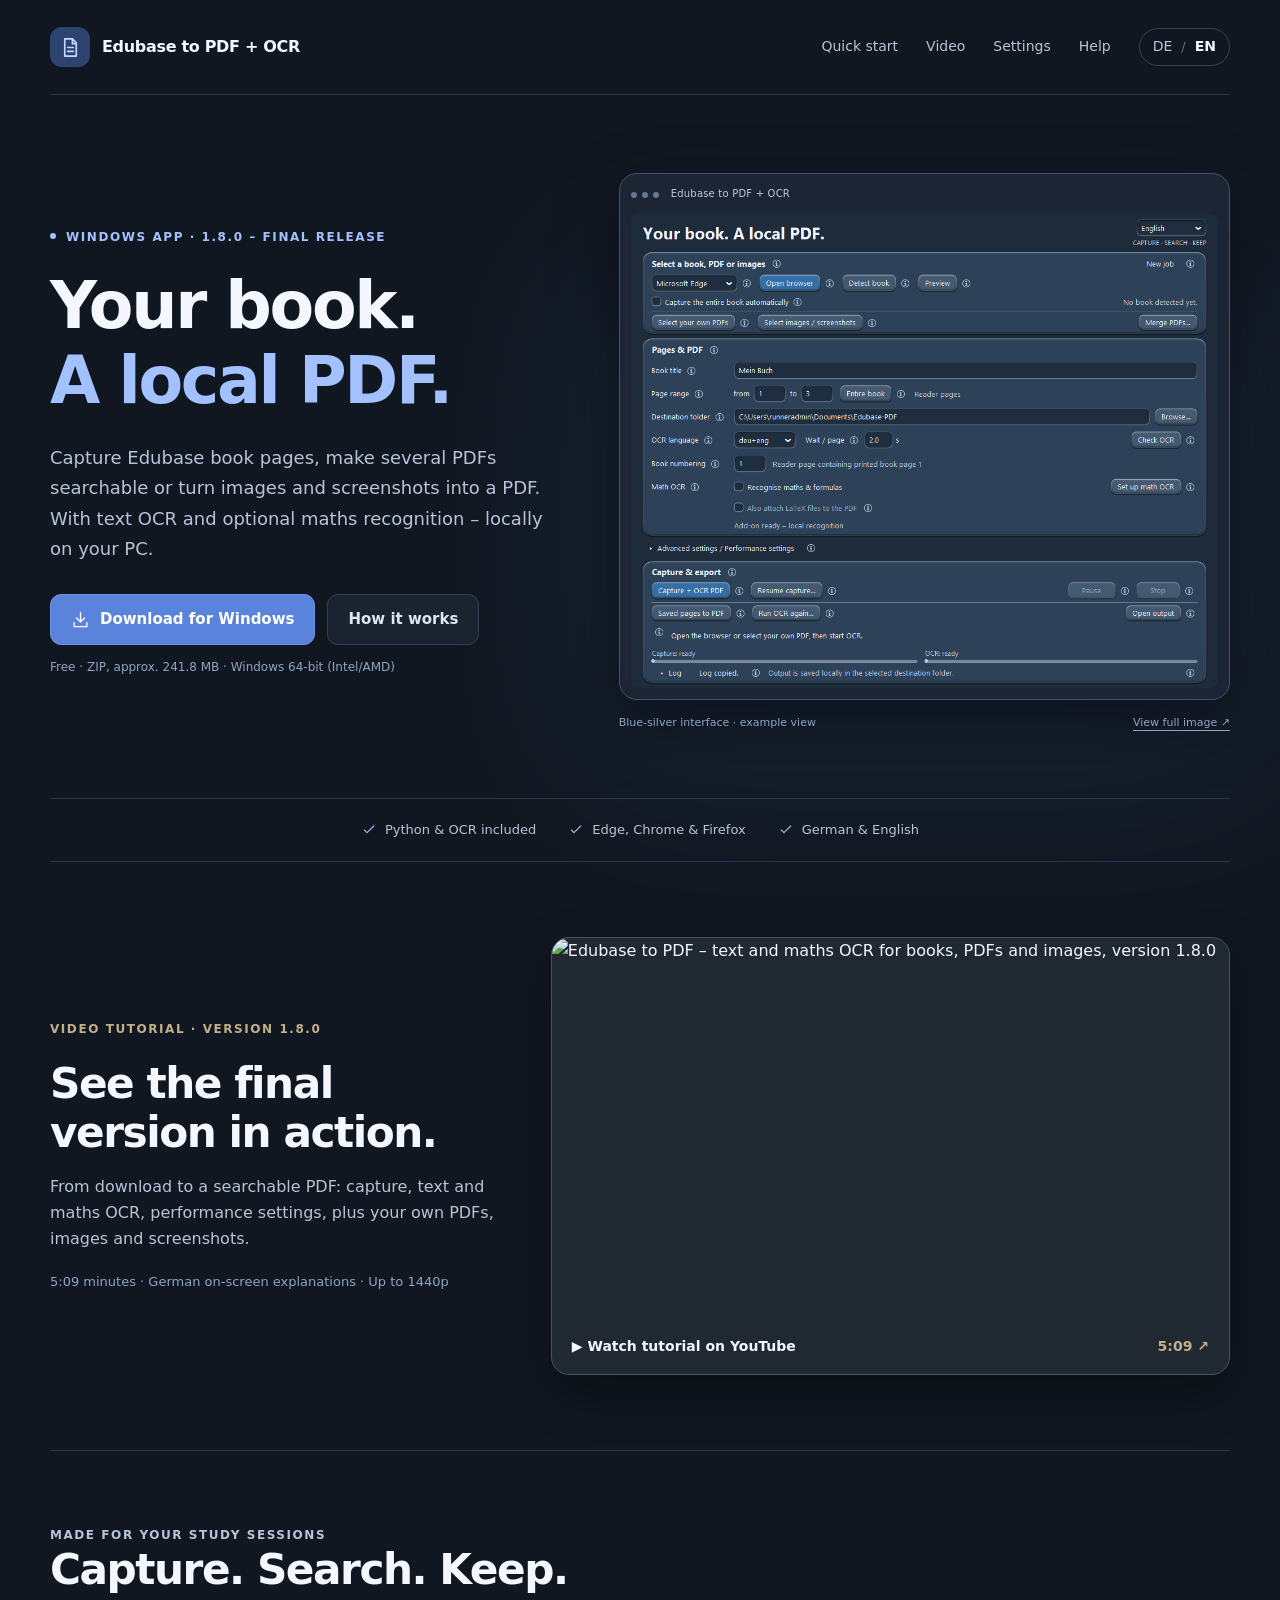
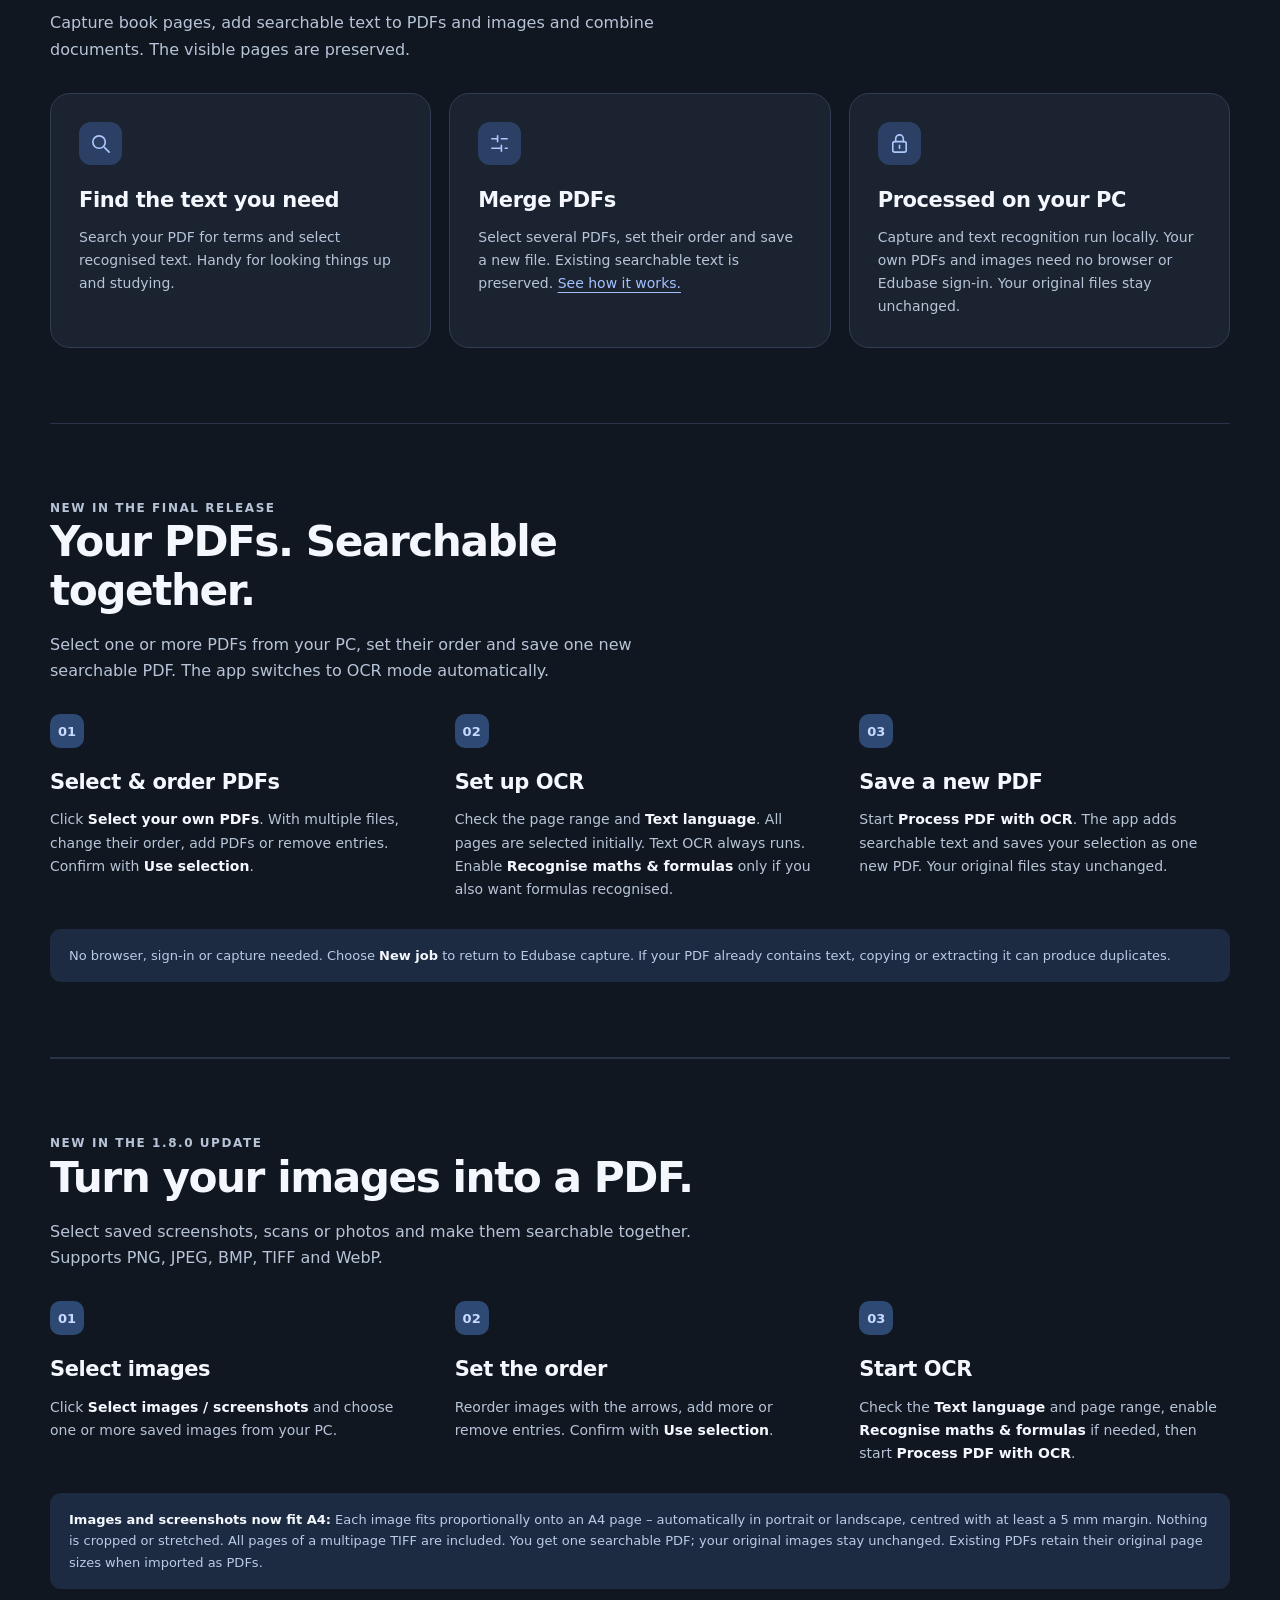
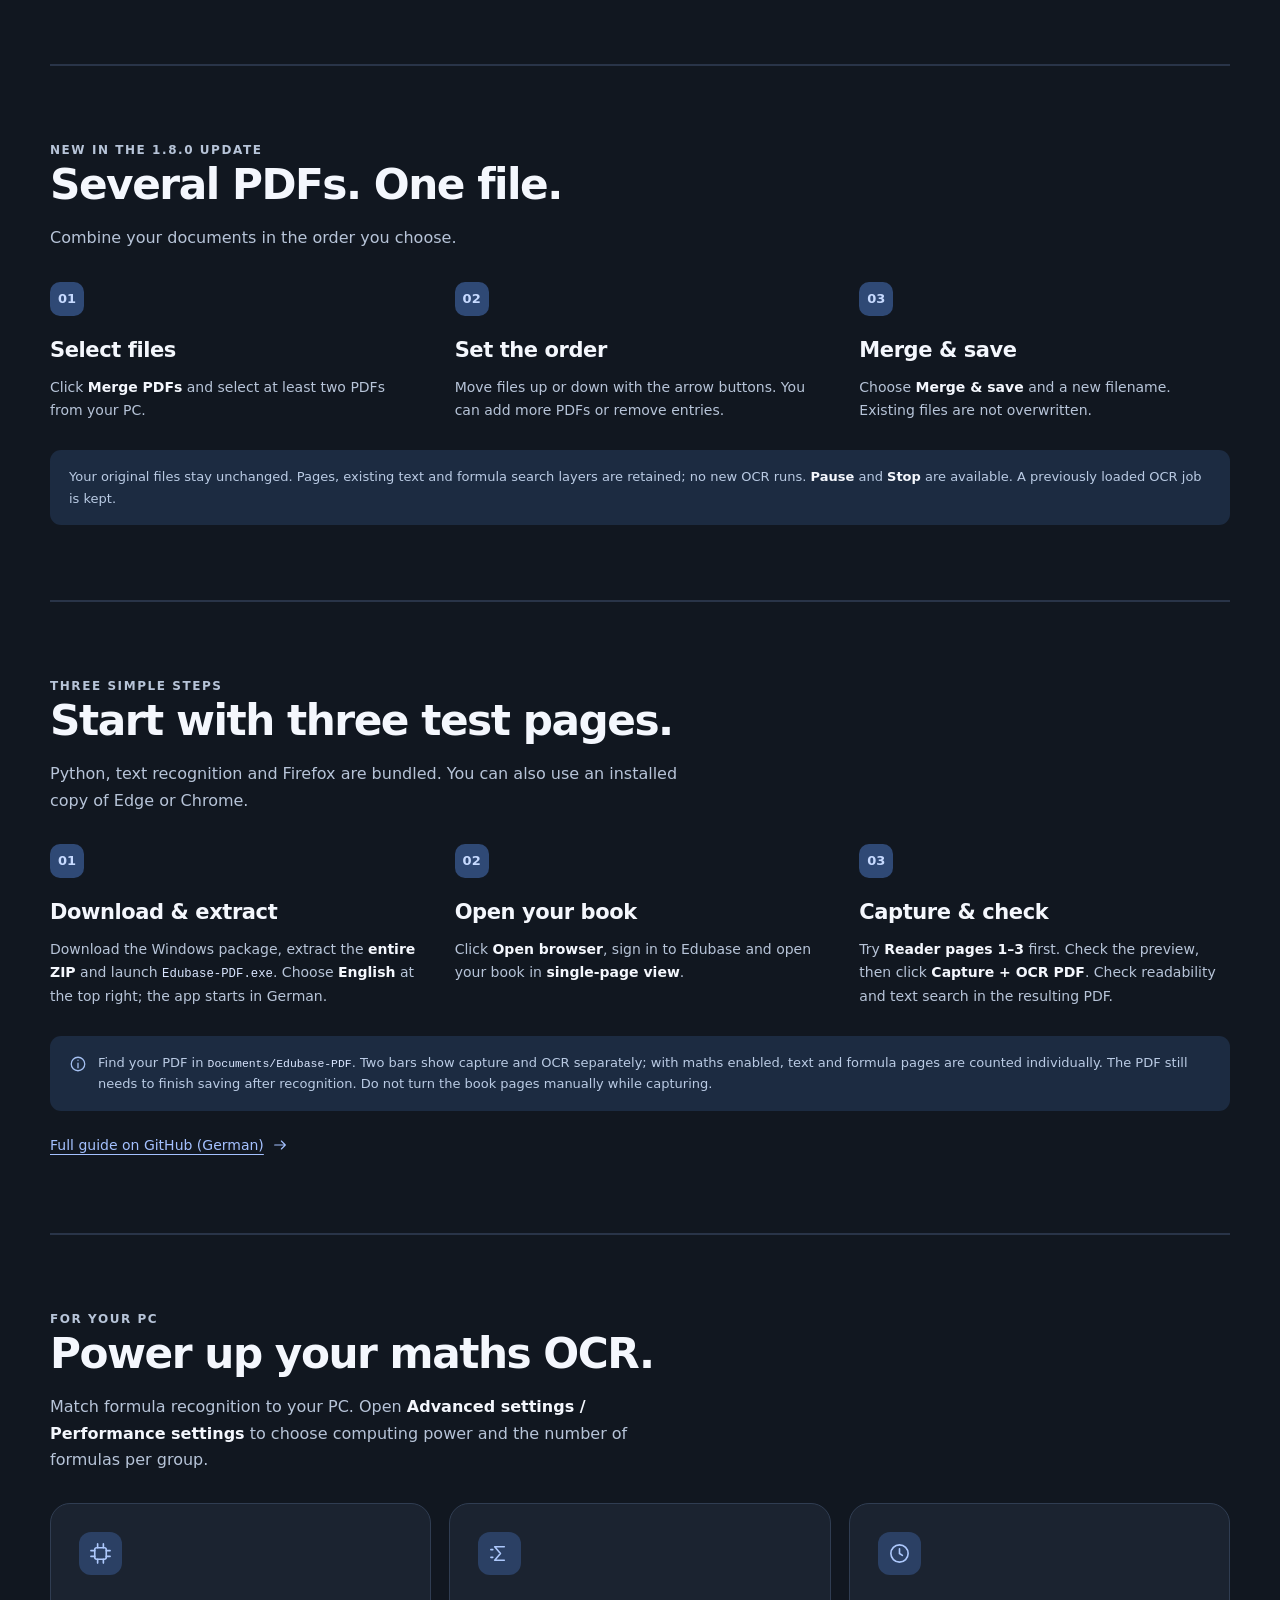
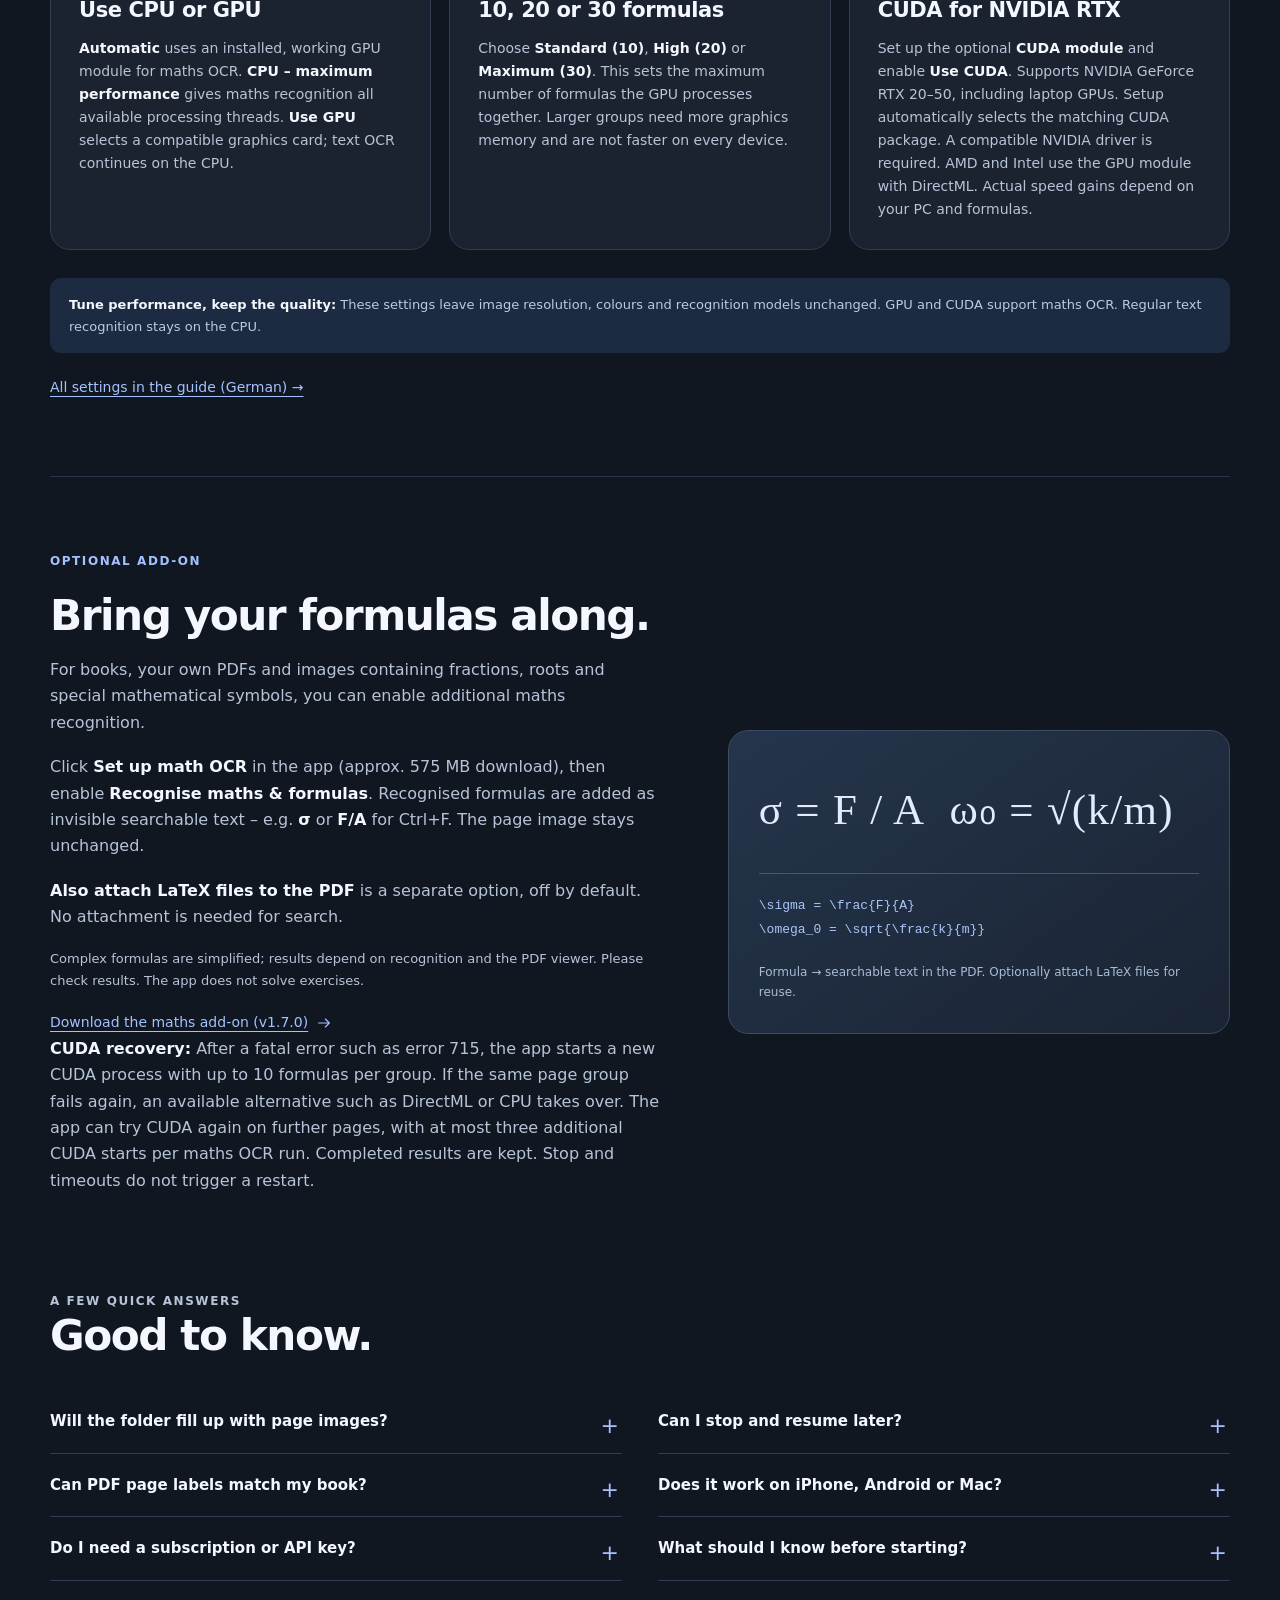
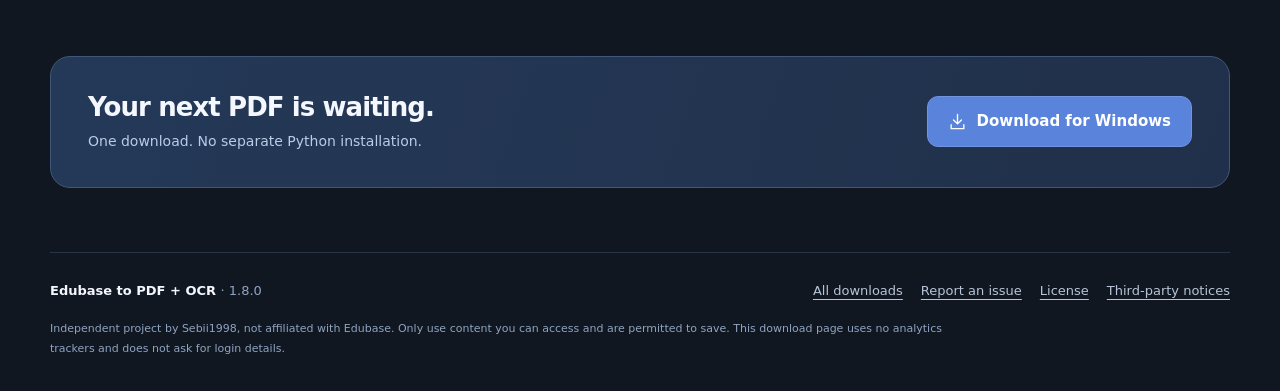
==== commit b339ab6b: "Refresh DE/EN app screenshots and release notes for blue-silver theme" ====
--- a/site/en/index.html
+++ b/site/en/index.html
@@ -17,7 +17,7 @@
   <meta property="og:url" content="https://sebii1998.github.io/edubase-to-pdf-ocr/en/">
   <meta property="og:locale" content="en_GB">
   <meta property="og:image" content="https://sebii1998.github.io/edubase-to-pdf-ocr/assets/app-en.png">
-  <meta property="og:image:alt" content="Graphite interface of Edubase to PDF + OCR – English example view">
+  <meta property="og:image:alt" content="Blue-silver interface of Edubase to PDF + OCR – English example view">
   <meta name="twitter:card" content="summary_large_image">
   <link rel="icon" href="../assets/favicon.svg" type="image/svg+xml">
   <link rel="stylesheet" href="../assets/site.css">
@@ -46,8 +46,8 @@
         <p class="download-note">Free · ZIP, approx. 241.8 MB · Windows 64-bit (Intel/AMD)</p>
       </div>
       <figure class="preview">
-        <div class="preview-window"><div class="window-bar" aria-hidden="true"><span></span><span></span><span></span><small>Edubase to PDF + OCR</small></div><a href="../assets/app-en.png" aria-label="View full image"><img src="../assets/app-en.png" alt="Graphite interface of Edubase to PDF + OCR – English example view" width="1040" height="840" fetchpriority="high" decoding="async"></a></div>
-        <figcaption><span>Graphite interface · example view</span><a href="../assets/app-en.png">View full image ↗</a></figcaption>
+        <div class="preview-window"><div class="window-bar" aria-hidden="true"><span></span><span></span><span></span><small>Edubase to PDF + OCR</small></div><a href="../assets/app-en.png" aria-label="View full image"><img src="../assets/app-en.png" alt="Blue-silver interface of Edubase to PDF + OCR – English example view" width="1040" height="840" fetchpriority="high" decoding="async"></a></div>
+        <figcaption><span>Blue-silver interface · example view</span><a href="../assets/app-en.png">View full image ↗</a></figcaption>
       </figure>
     </section>
     <div class="compatibility"><span><svg width="16" height="16" viewBox="0 0 24 24" fill="none" stroke="currentColor" stroke-width="1.7" stroke-linecap="round" stroke-linejoin="round" aria-hidden="true"><path d="m5 12 4 4L19 6"/></svg>Python & OCR included</span><span><svg width="16" height="16" viewBox="0 0 24 24" fill="none" stroke="currentColor" stroke-width="1.7" stroke-linecap="round" stroke-linejoin="round" aria-hidden="true"><path d="m5 12 4 4L19 6"/></svg>Edge, Chrome & Firefox</span><span><svg width="16" height="16" viewBox="0 0 24 24" fill="none" stroke="currentColor" stroke-width="1.7" stroke-linecap="round" stroke-linejoin="round" aria-hidden="true"><path d="m5 12 4 4L19 6"/></svg>German & English</span></div>
@@ -105,3 +105,4 @@
 </html>
 
 
+
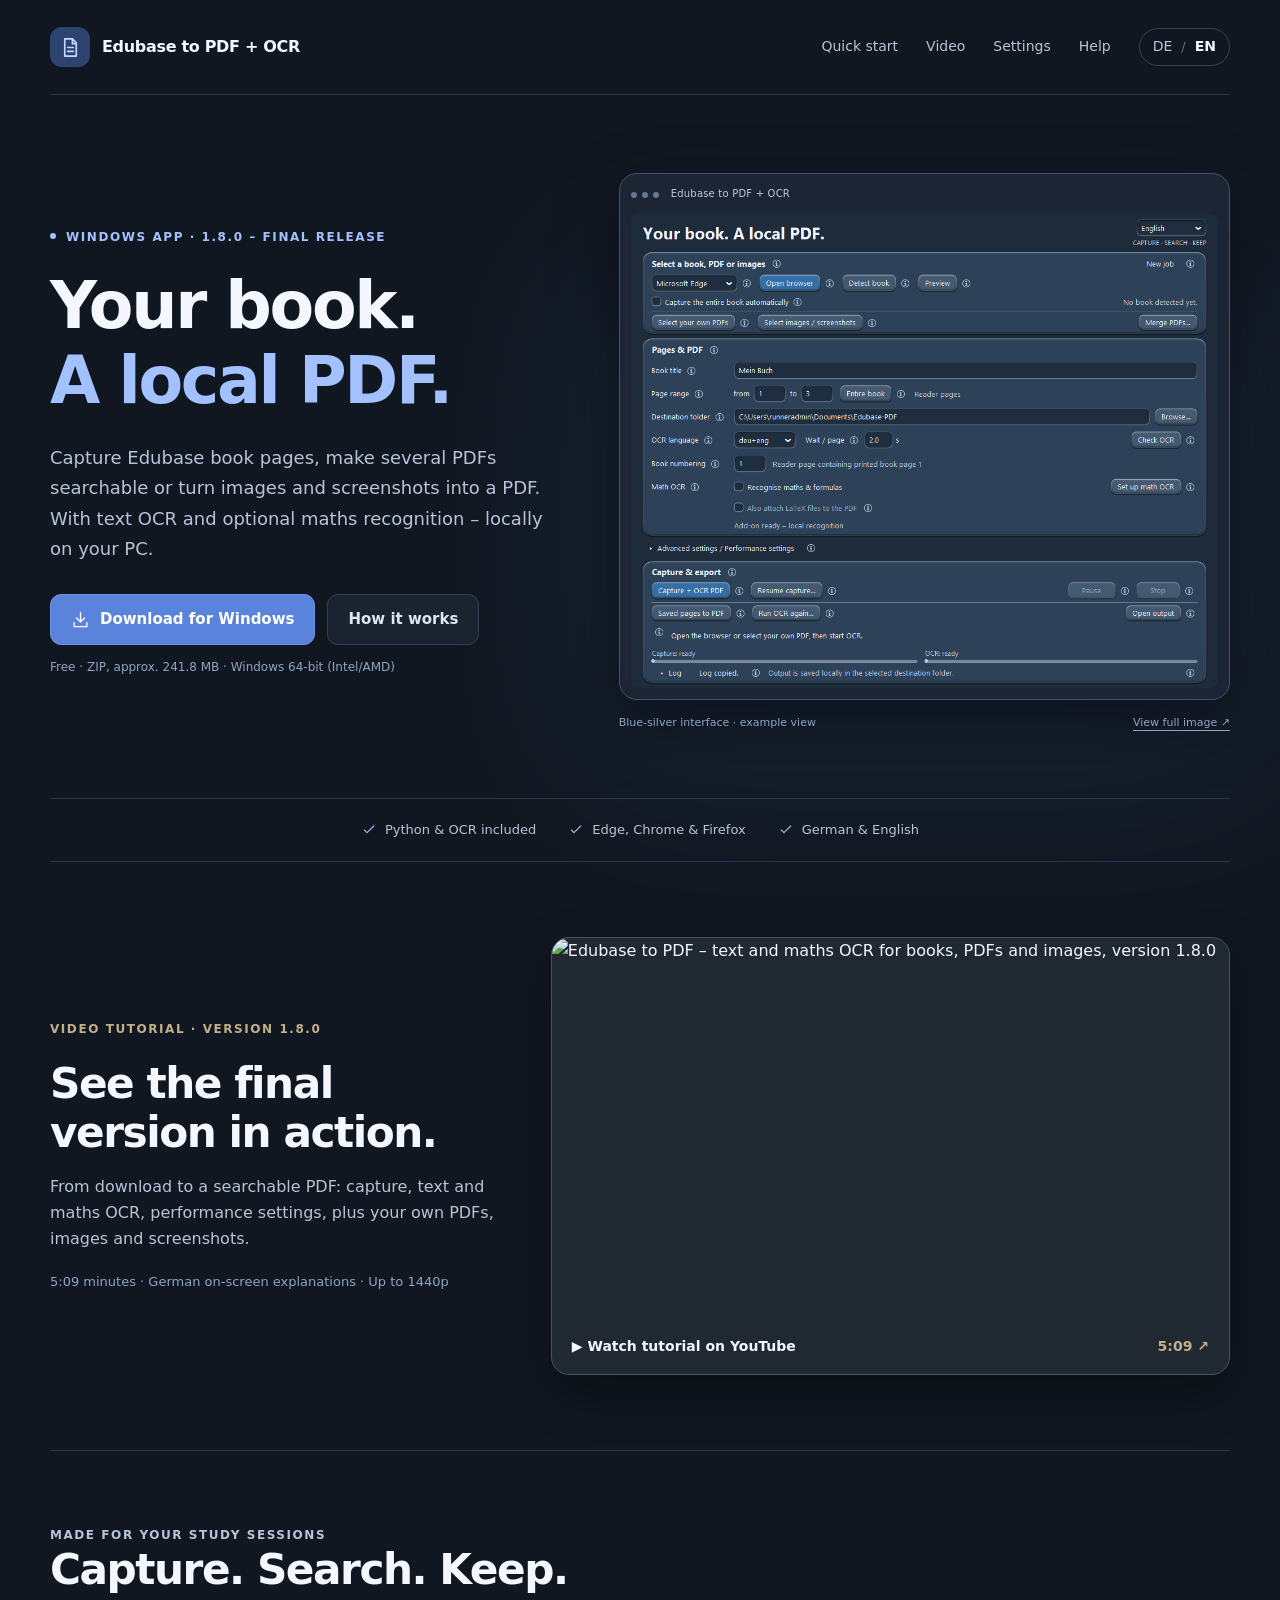
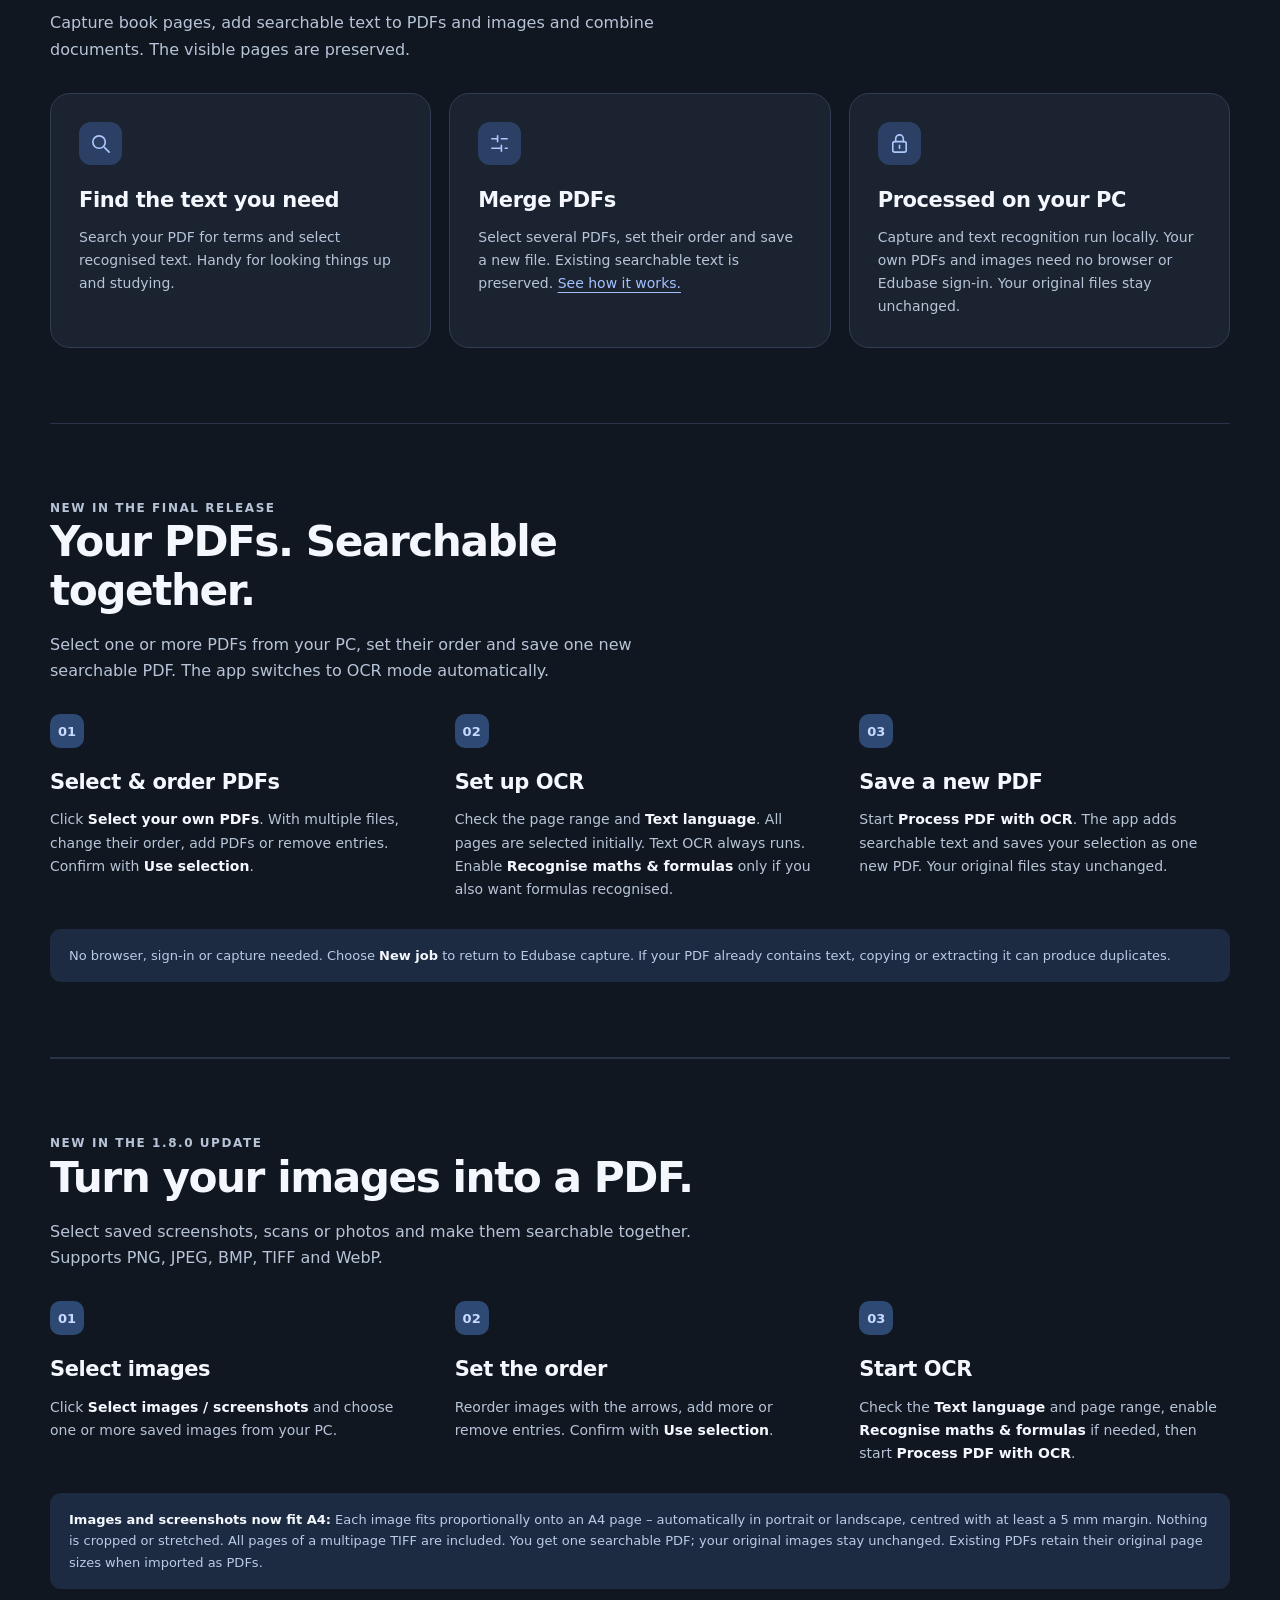
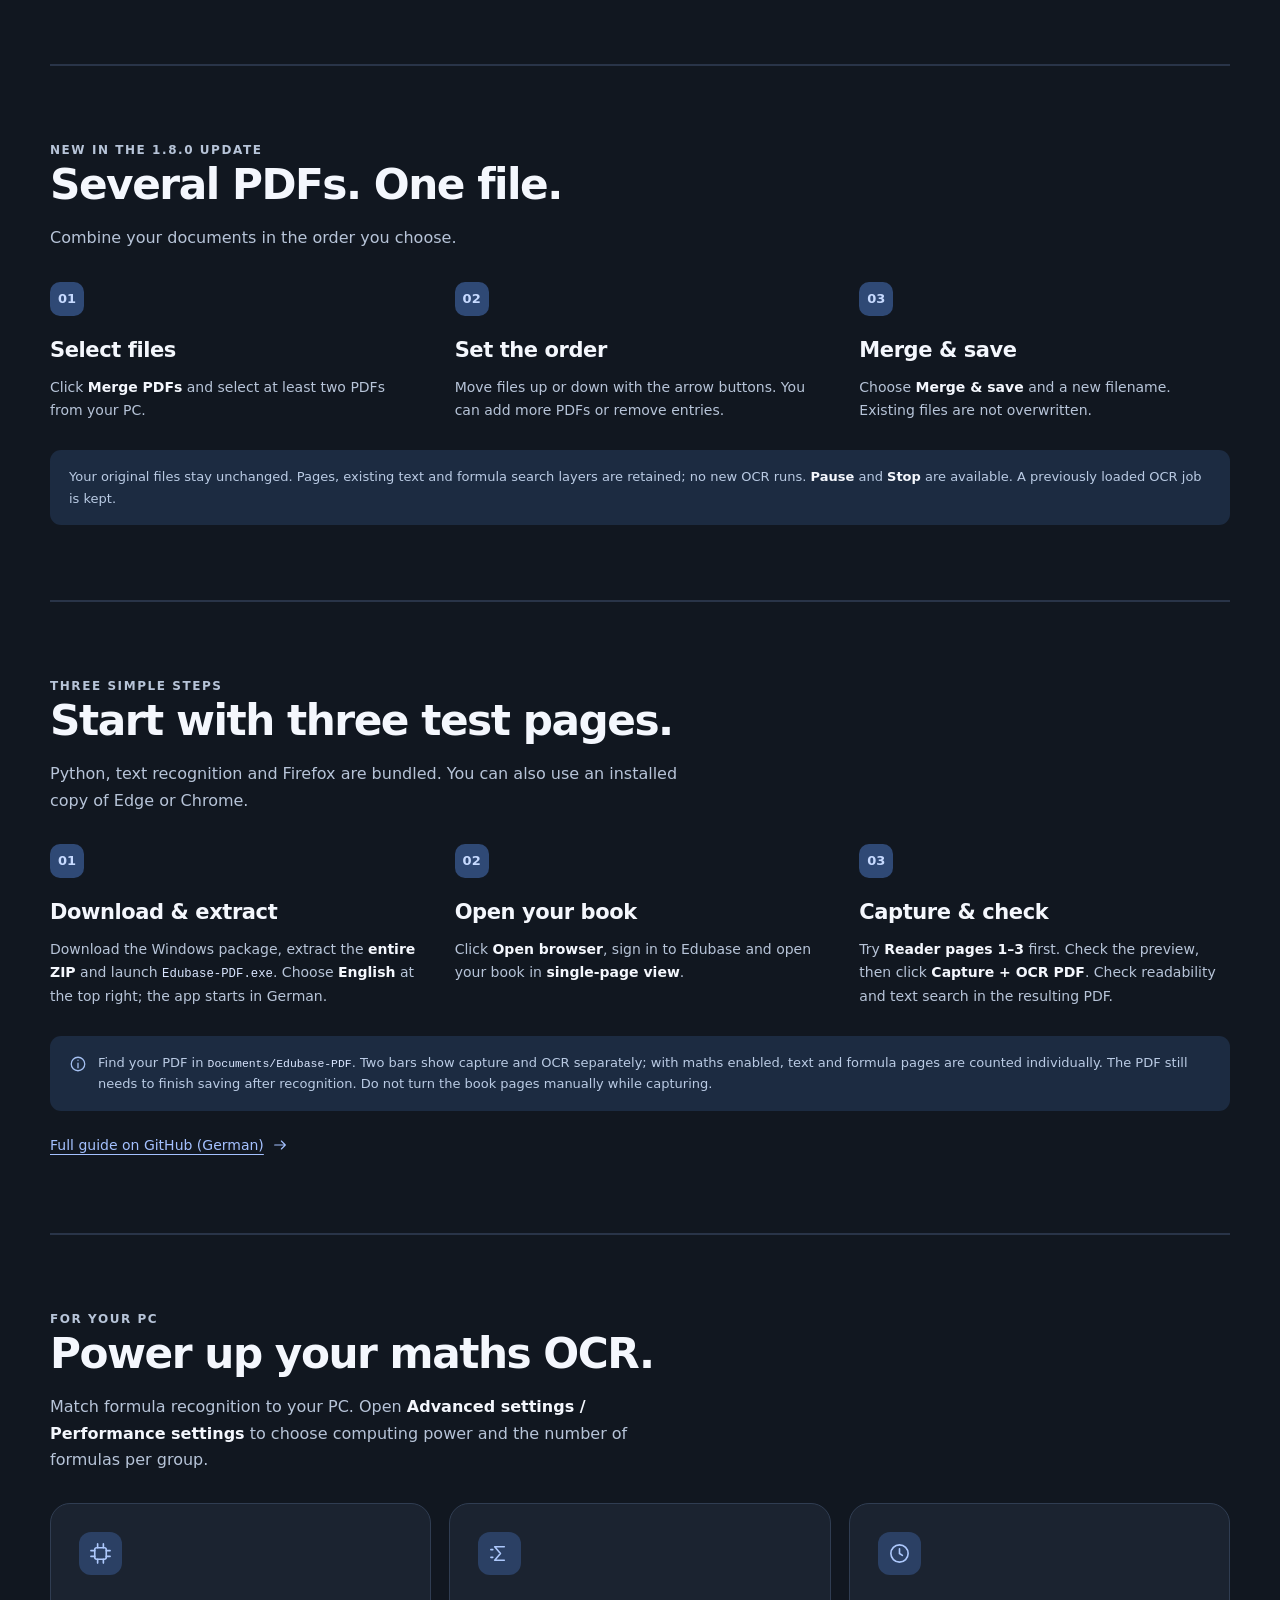
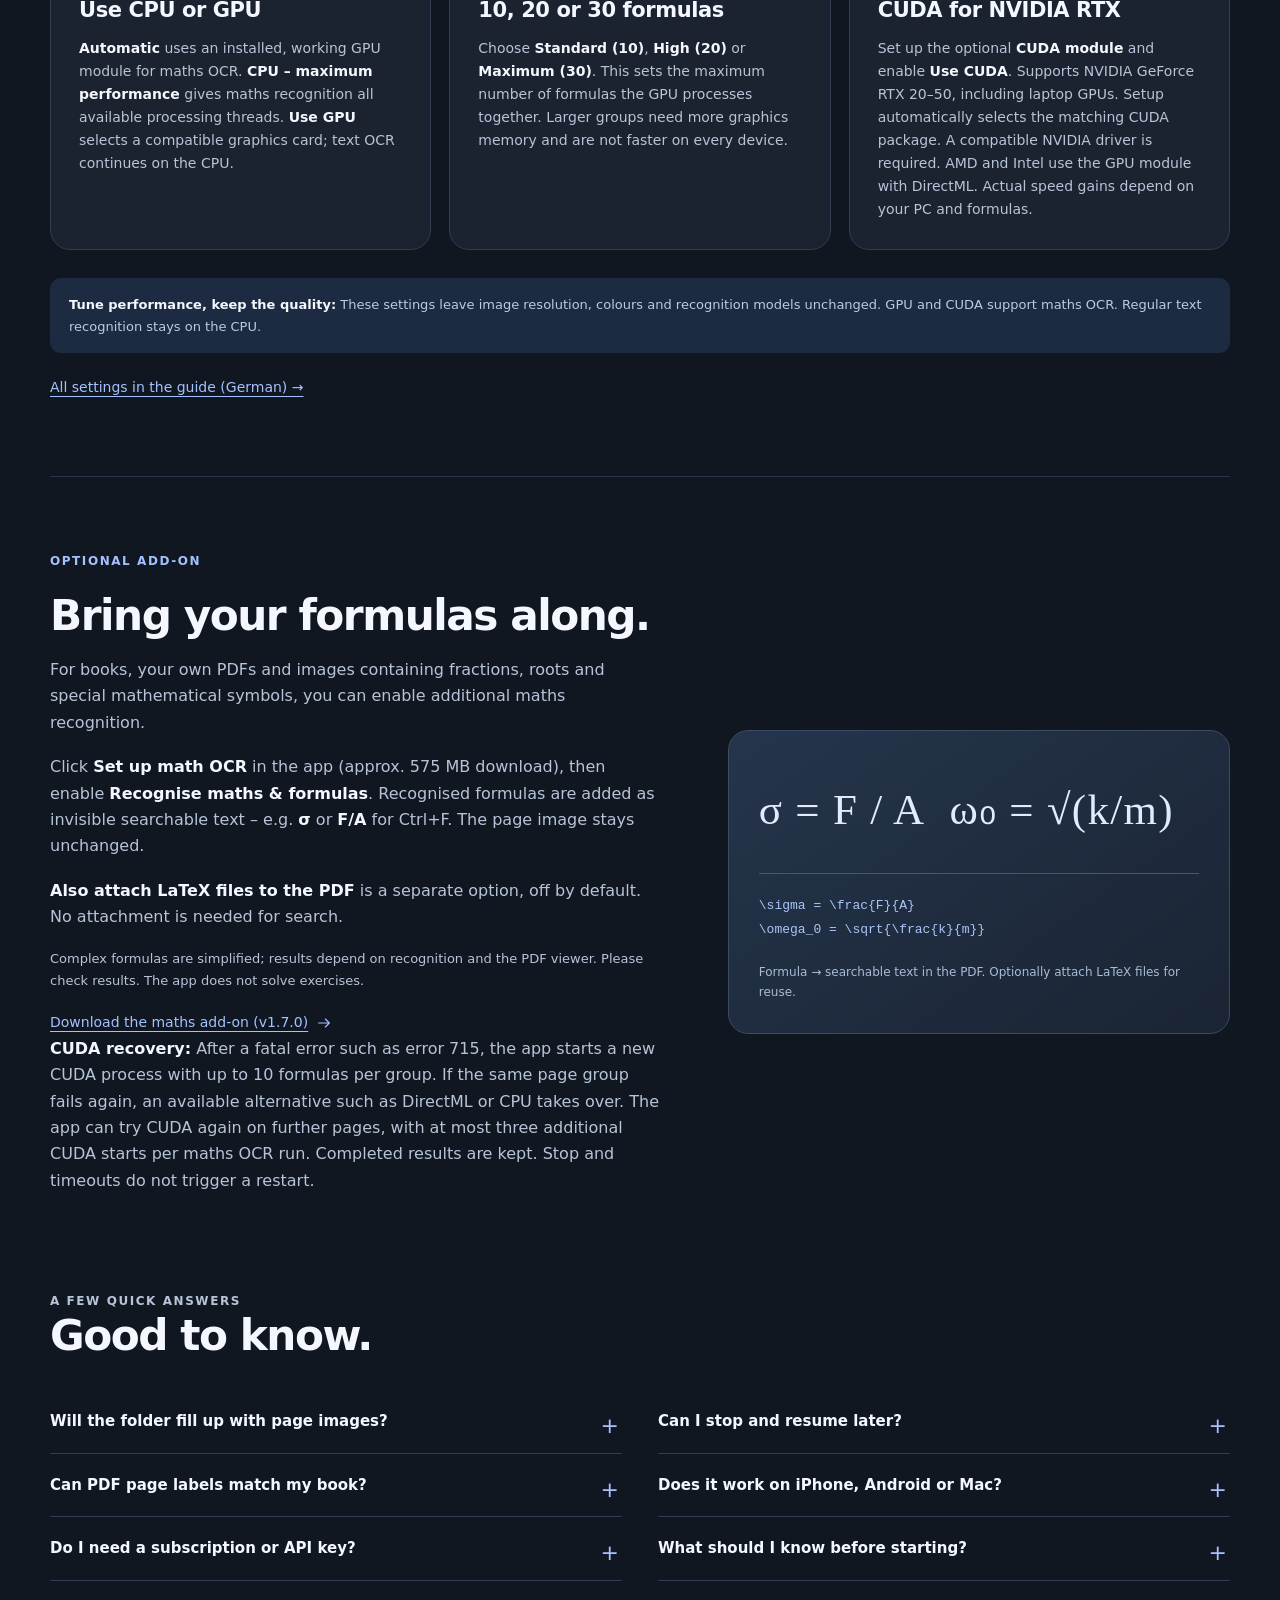
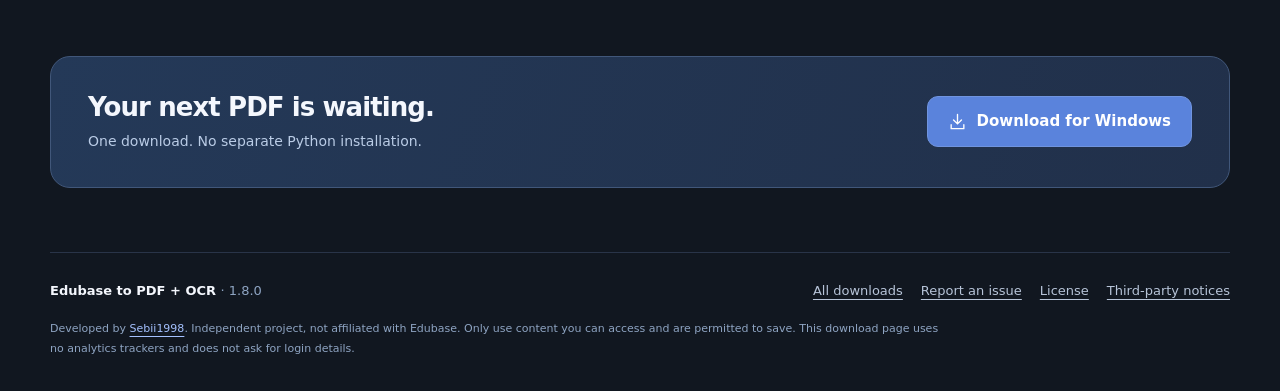
==== commit 4c2495d8: "Link English website author to GitHub profile" ====
--- a/site/en/index.html
+++ b/site/en/index.html
@@ -99,7 +99,7 @@
     </section>
     <section class="final-cta" aria-labelledby="cta-title"><div><h2 id="cta-title">Your next PDF is waiting.</h2><p>One download. No separate Python installation.</p></div><a class="button" href="https://github.com/Sebii1998/edubase-to-pdf-ocr/releases/download/v1.8.0/Edubase-PDF-Windows.zip"><svg width="19" height="19" viewBox="0 0 24 24" fill="none" stroke="currentColor" stroke-width="1.7" stroke-linecap="round" stroke-linejoin="round" aria-hidden="true"><path d="M12 3v12m-5-5 5 5 5-5M4 16v5h16v-5"/></svg>Download for Windows</a></section>
   </main>
-  <footer class="footer"><div class="footer-top"><p>Edubase to PDF + OCR <span style="font-weight:400;color:var(--subtle)">· 1.8.0</span></p><nav class="footer-links" aria-label="More links"><a href="https://github.com/Sebii1998/edubase-to-pdf-ocr/releases/tag/v1.8.0">All downloads</a><a href="https://github.com/Sebii1998/edubase-to-pdf-ocr/issues">Report an issue</a><a href="https://github.com/Sebii1998/edubase-to-pdf-ocr/blob/main/LICENSE">License</a><a href="https://github.com/Sebii1998/edubase-to-pdf-ocr/blob/main/THIRD_PARTY_NOTICES.md">Third-party notices</a></nav></div><p class="legal">Independent project by Sebii1998, not affiliated with Edubase. Only use content you can access and are permitted to save. This download page uses no analytics trackers and does not ask for login details.</p></footer>
+  <footer class="footer"><div class="footer-top"><p>Edubase to PDF + OCR <span style="font-weight:400;color:var(--subtle)">· 1.8.0</span></p><nav class="footer-links" aria-label="More links"><a href="https://github.com/Sebii1998/edubase-to-pdf-ocr/releases/tag/v1.8.0">All downloads</a><a href="https://github.com/Sebii1998/edubase-to-pdf-ocr/issues">Report an issue</a><a href="https://github.com/Sebii1998/edubase-to-pdf-ocr/blob/main/LICENSE">License</a><a href="https://github.com/Sebii1998/edubase-to-pdf-ocr/blob/main/THIRD_PARTY_NOTICES.md">Third-party notices</a></nav></div><p class="legal">Developed by <a href="https://github.com/Sebii1998">Sebii1998</a>. Independent project, not affiliated with Edubase. Only use content you can access and are permitted to save. This download page uses no analytics trackers and does not ask for login details.</p></footer>
 </div>
 </body>
 </html>
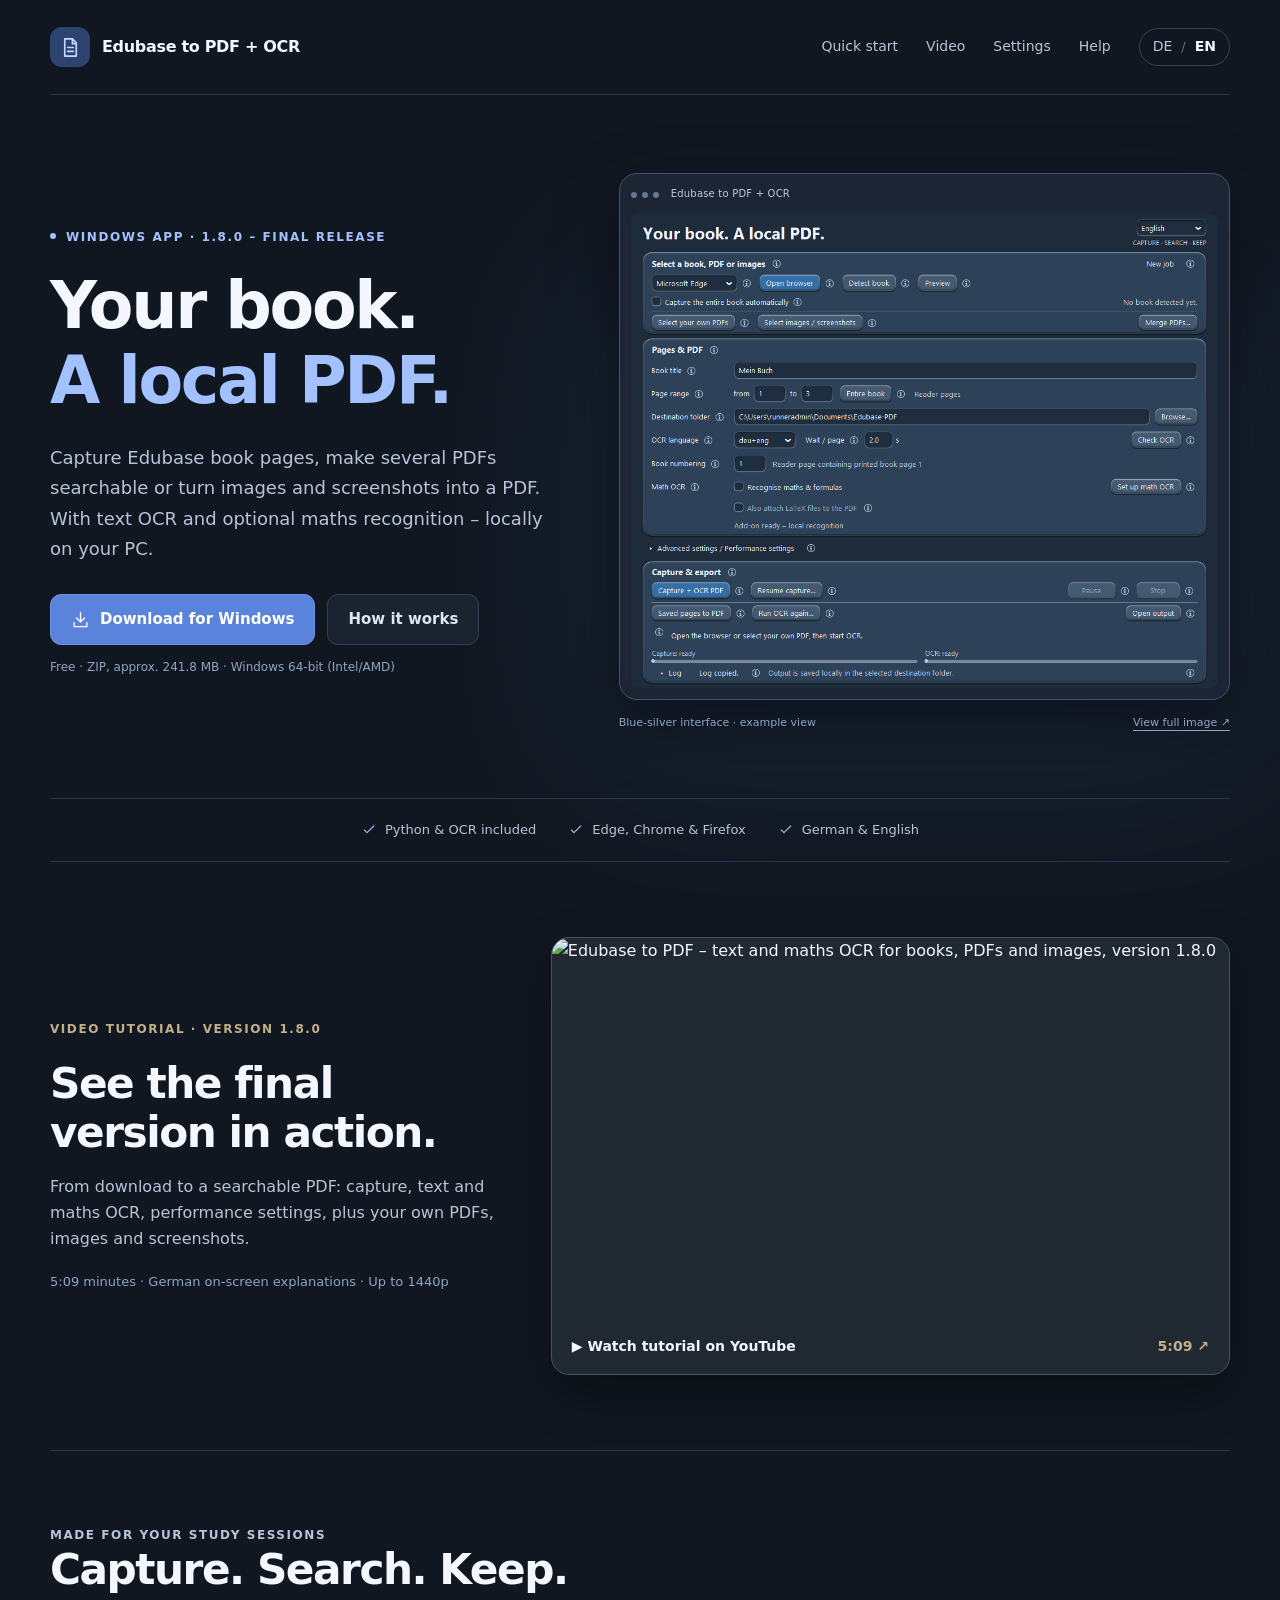
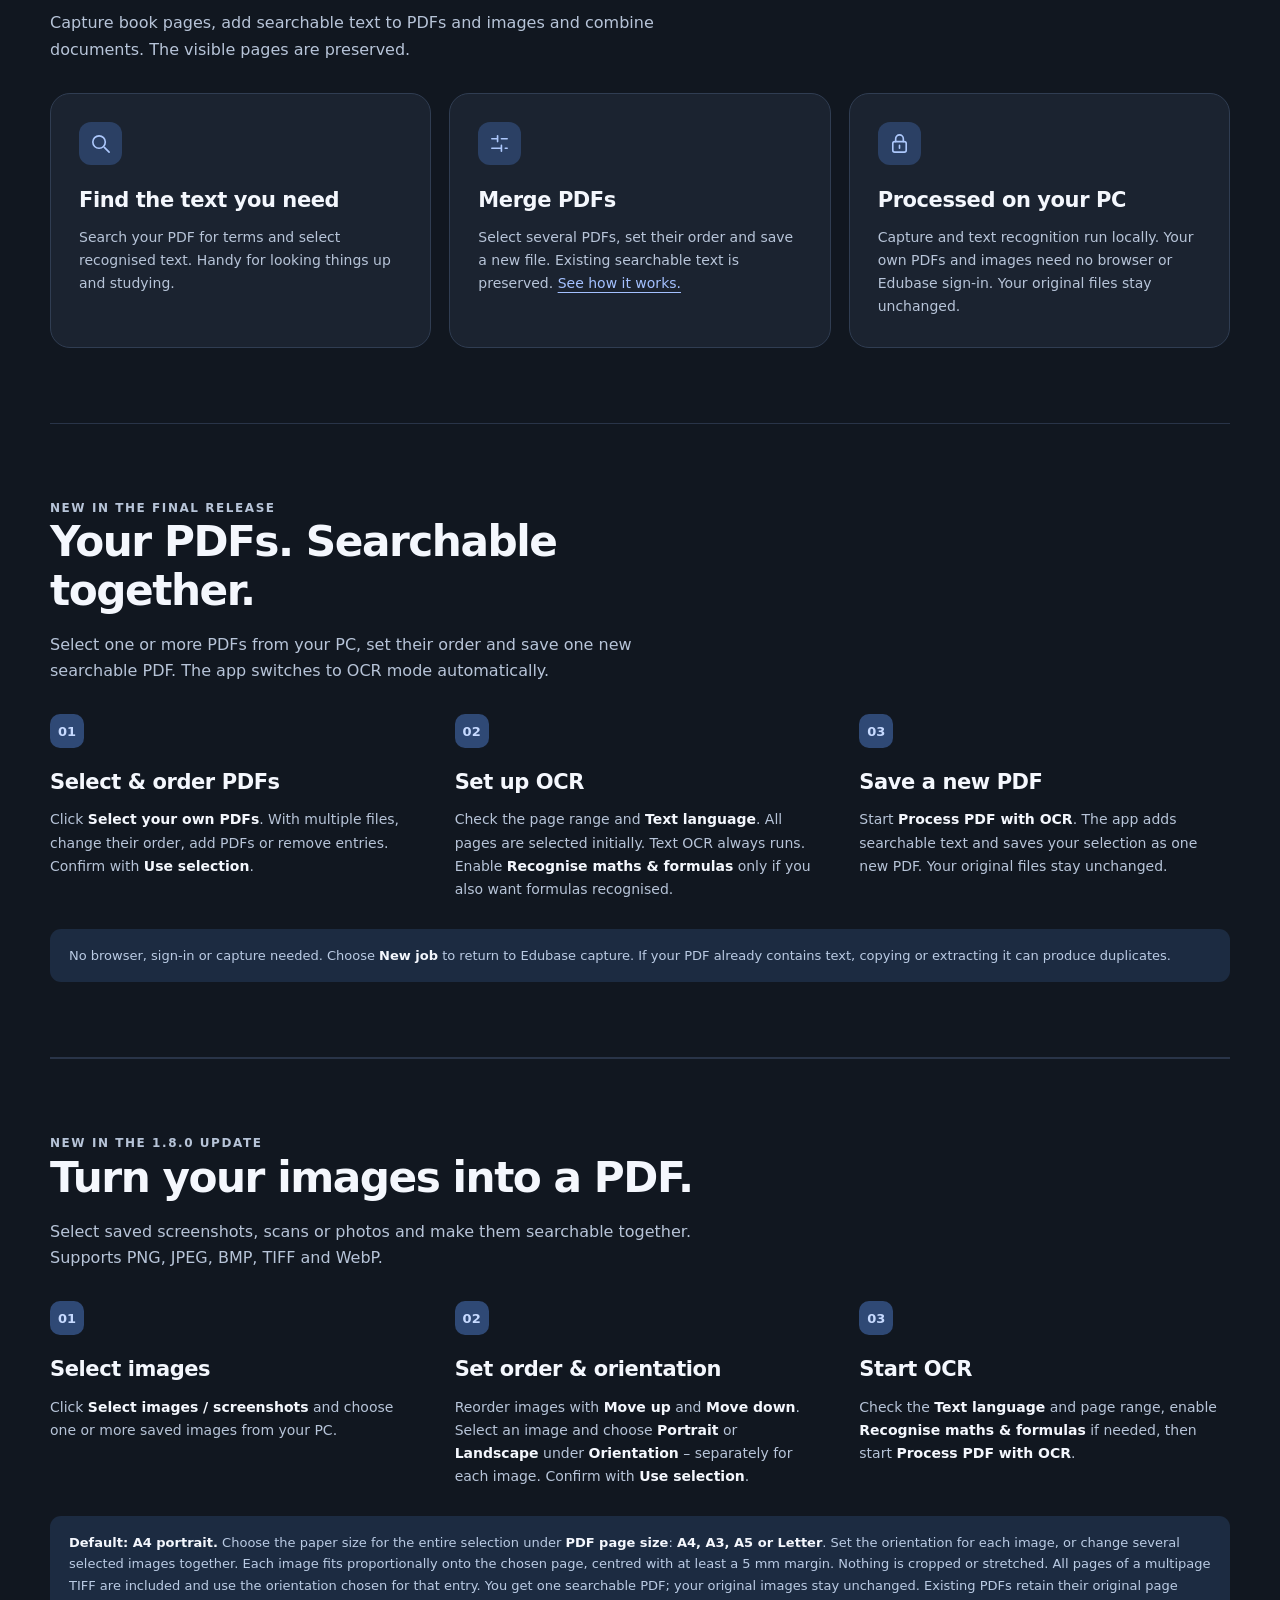
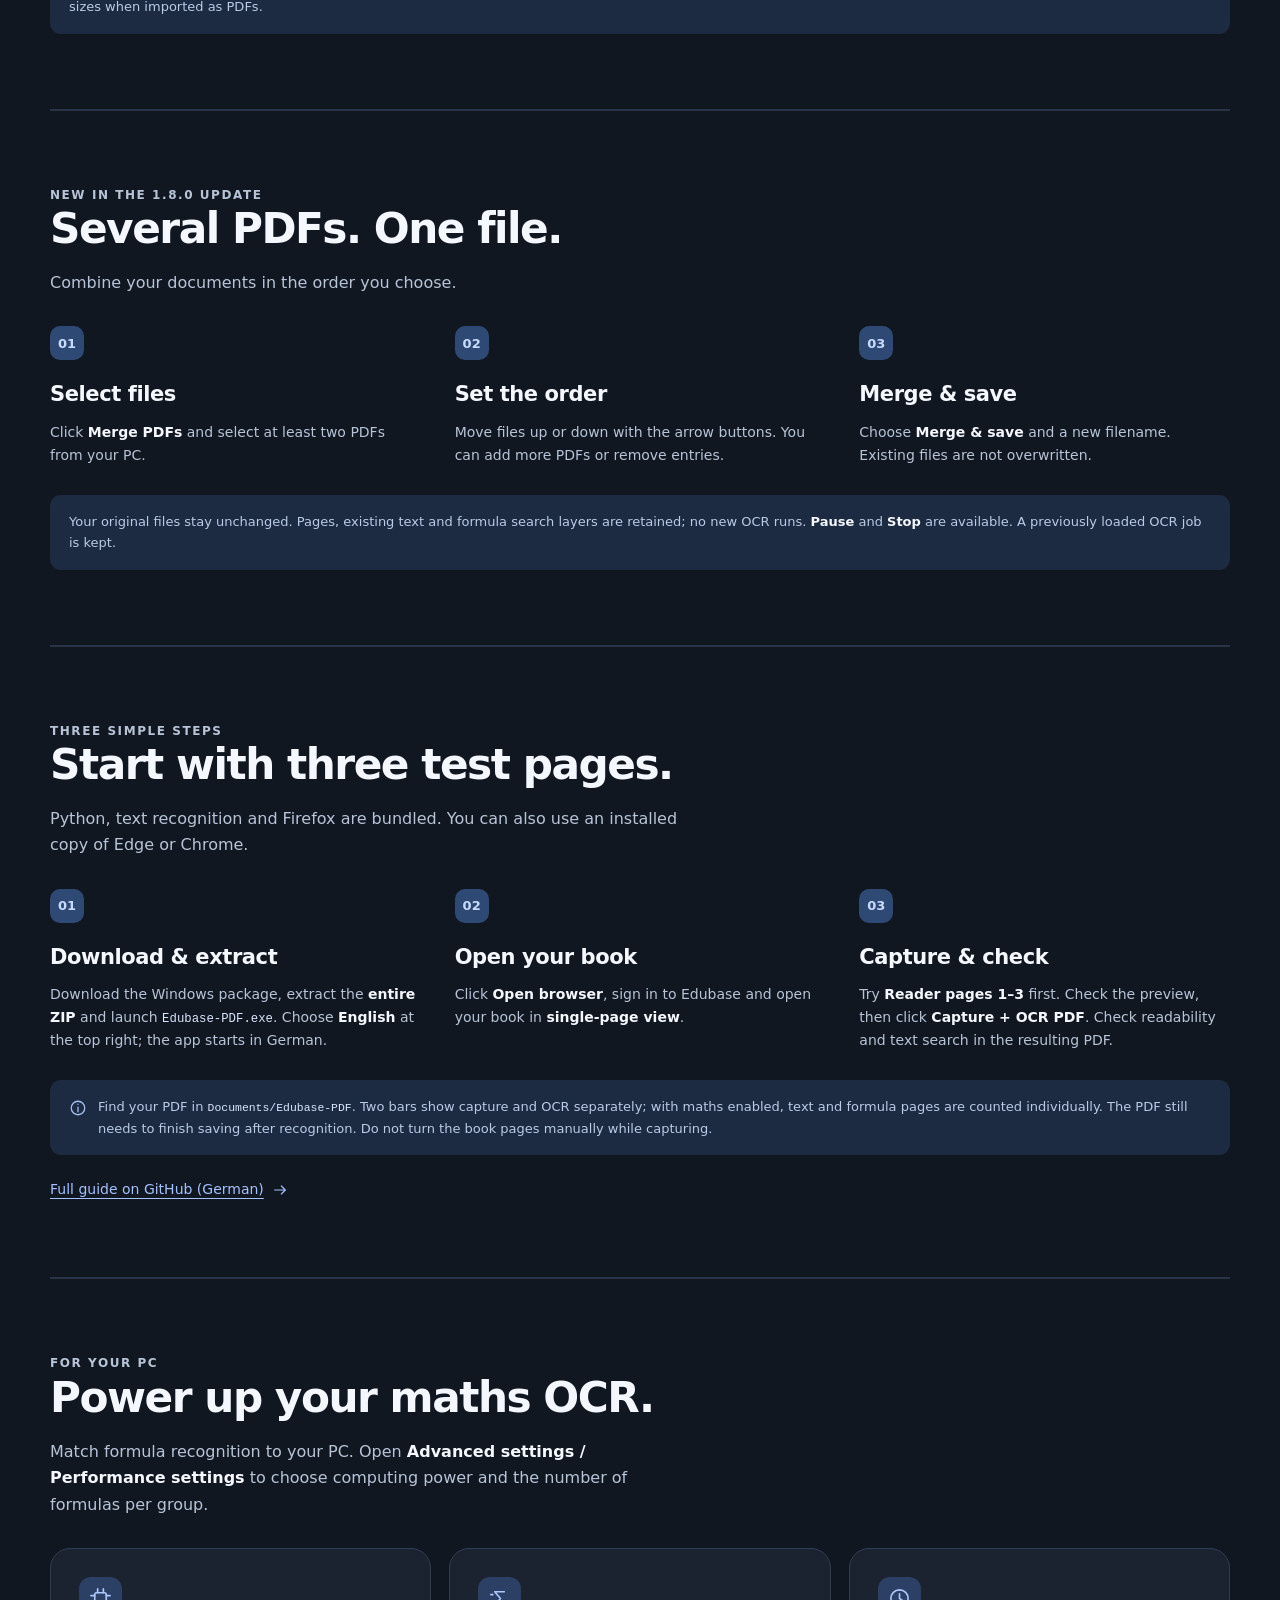
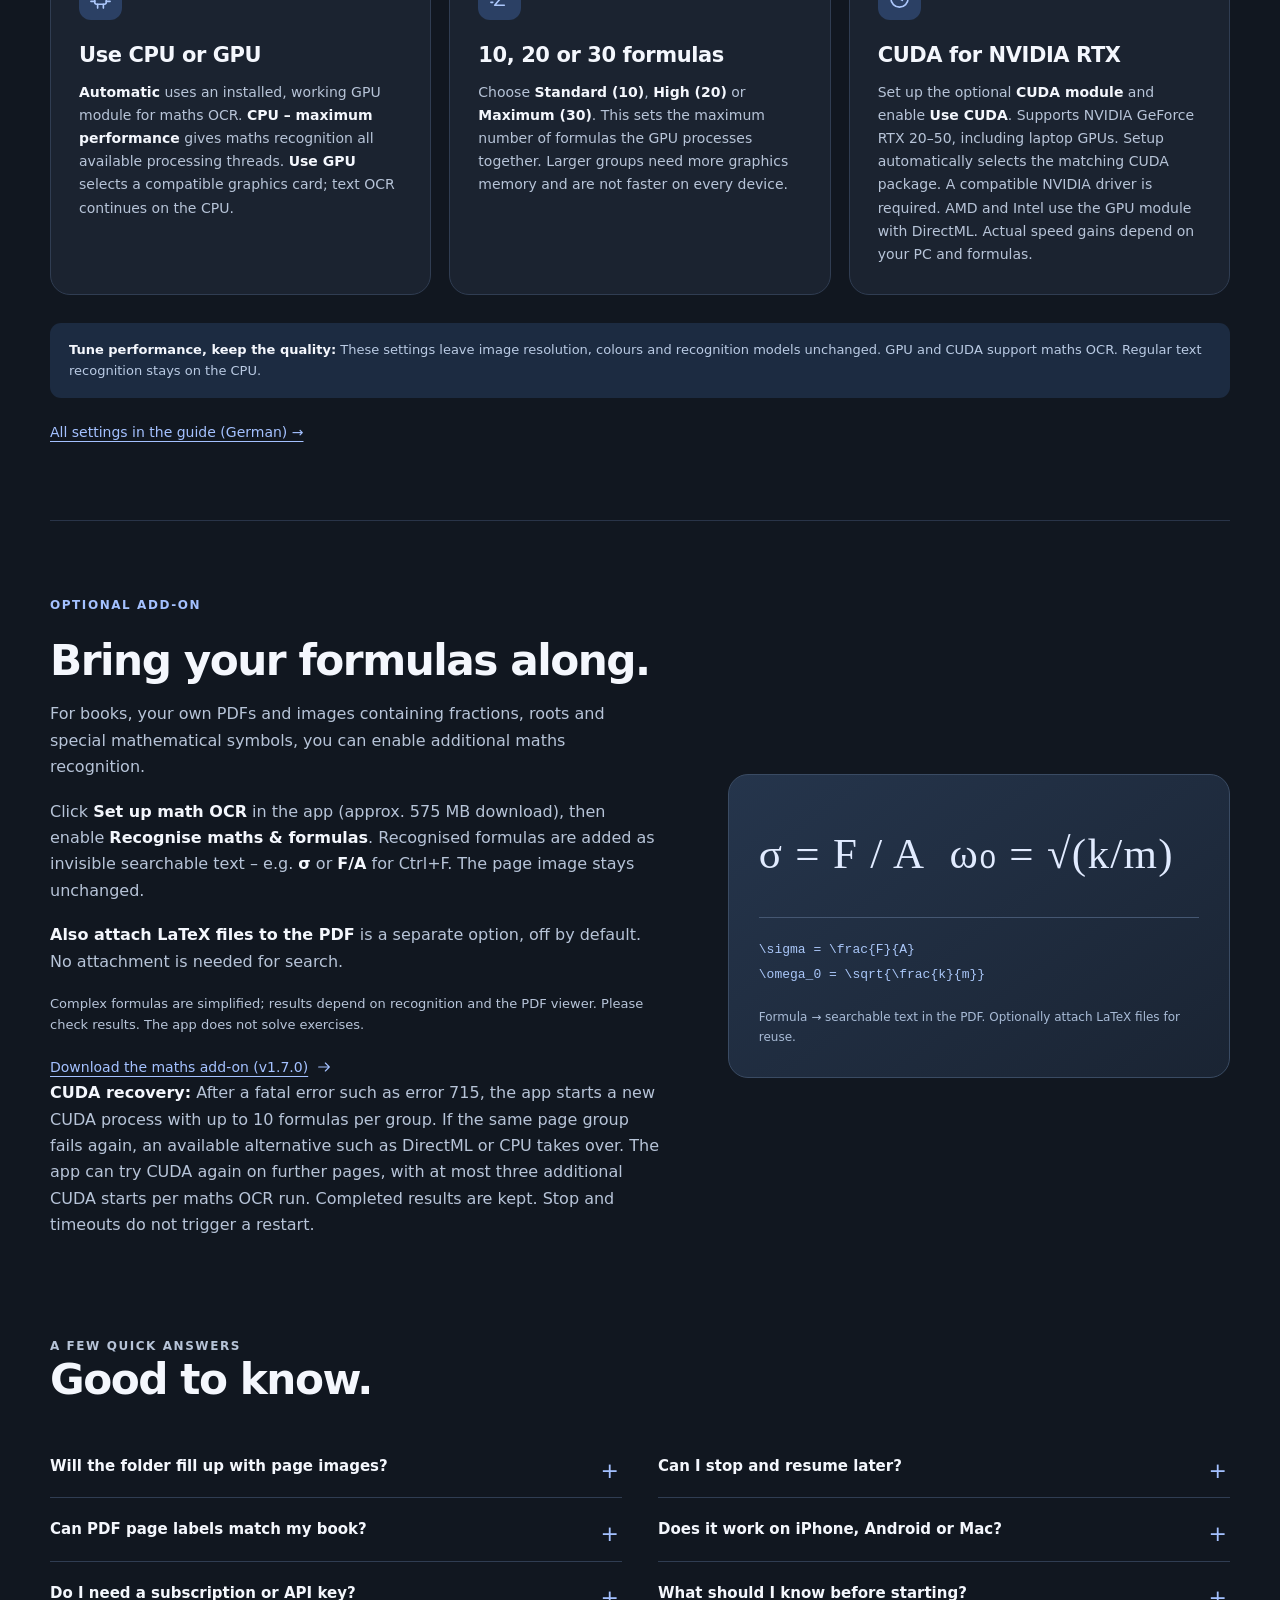
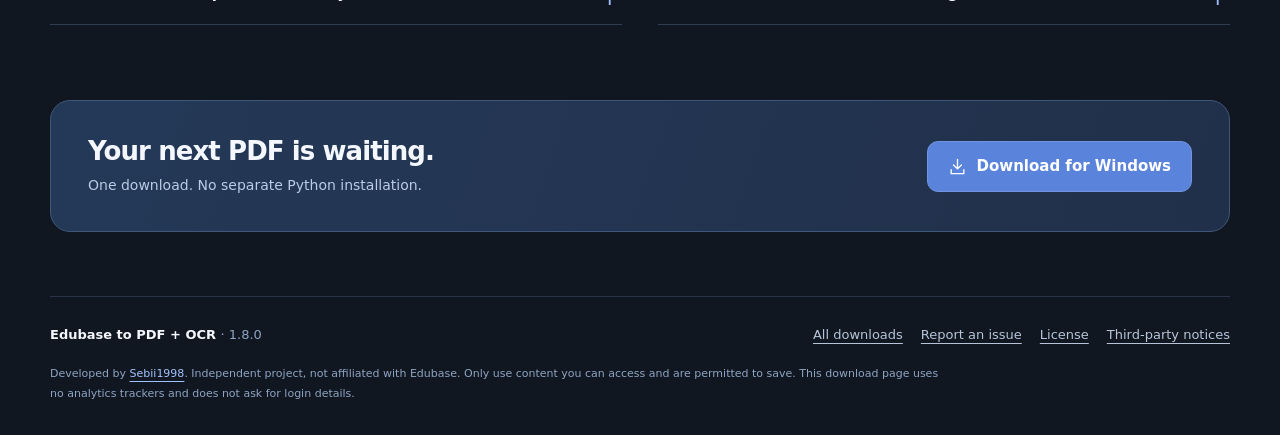
==== commit 90ca3ac8: "Document A4 portrait defaults and per-image PDF orientation" ====
--- a/site/en/index.html
+++ b/site/en/index.html
@@ -69,8 +69,8 @@
     </section>
     <section class="section setup-section" id="images-pdf" aria-labelledby="images-title">
       <div class="section-heading"><p class="eyebrow">New in the 1.8.0 update</p><h2 id="images-title">Turn your images into a PDF.</h2><p>Select saved screenshots, scans or photos and make them searchable together. Supports PNG, JPEG, BMP, TIFF and WebP.</p></div>
-      <ol class="steps"><li><span class="step-number" aria-hidden="true">01</span><h3>Select images</h3><p>Click <strong>Select images / screenshots</strong> and choose one or more saved images from your PC.</p></li><li><span class="step-number" aria-hidden="true">02</span><h3>Set the order</h3><p>Reorder images with the arrows, add more or remove entries. Confirm with <strong>Use selection</strong>.</p></li><li><span class="step-number" aria-hidden="true">03</span><h3>Start OCR</h3><p>Check the <strong>Text language</strong> and page range, enable <strong>Recognise maths &amp; formulas</strong> if needed, then start <strong>Process PDF with OCR</strong>.</p></li></ol>
-      <div class="hint"><p><strong>Images and screenshots now fit A4:</strong> Each image fits proportionally onto an A4 page – automatically in portrait or landscape, centred with at least a 5 mm margin. Nothing is cropped or stretched. All pages of a multipage TIFF are included. You get one searchable PDF; your original images stay unchanged. Existing PDFs retain their original page sizes when imported as PDFs.</p></div>
+      <ol class="steps"><li><span class="step-number" aria-hidden="true">01</span><h3>Select images</h3><p>Click <strong>Select images / screenshots</strong> and choose one or more saved images from your PC.</p></li><li><span class="step-number" aria-hidden="true">02</span><h3>Set order &amp; orientation</h3><p>Reorder images with <strong>Move up</strong> and <strong>Move down</strong>. Select an image and choose <strong>Portrait</strong> or <strong>Landscape</strong> under <strong>Orientation</strong> – separately for each image. Confirm with <strong>Use selection</strong>.</p></li><li><span class="step-number" aria-hidden="true">03</span><h3>Start OCR</h3><p>Check the <strong>Text language</strong> and page range, enable <strong>Recognise maths &amp; formulas</strong> if needed, then start <strong>Process PDF with OCR</strong>.</p></li></ol>
+      <div class="hint"><p><strong>Default: A4 portrait.</strong> Choose the paper size for the entire selection under <strong>PDF page size</strong>: <strong>A4, A3, A5 or Letter</strong>. Set the orientation for each image, or change several selected images together. Each image fits proportionally onto the chosen page, centred with at least a 5 mm margin. Nothing is cropped or stretched. All pages of a multipage TIFF are included and use the orientation chosen for that entry. You get one searchable PDF; your original images stay unchanged. Existing PDFs retain their original page sizes when imported as PDFs.</p></div>
     </section>
     <section class="section setup-section" id="merge-pdf" aria-labelledby="merge-title">
       <div class="section-heading"><p class="eyebrow">New in the 1.8.0 update</p><h2 id="merge-title">Several PDFs. One file.</h2><p>Combine your documents in the order you choose.</p></div>
@@ -106,3 +106,4 @@
 
 
 
+
